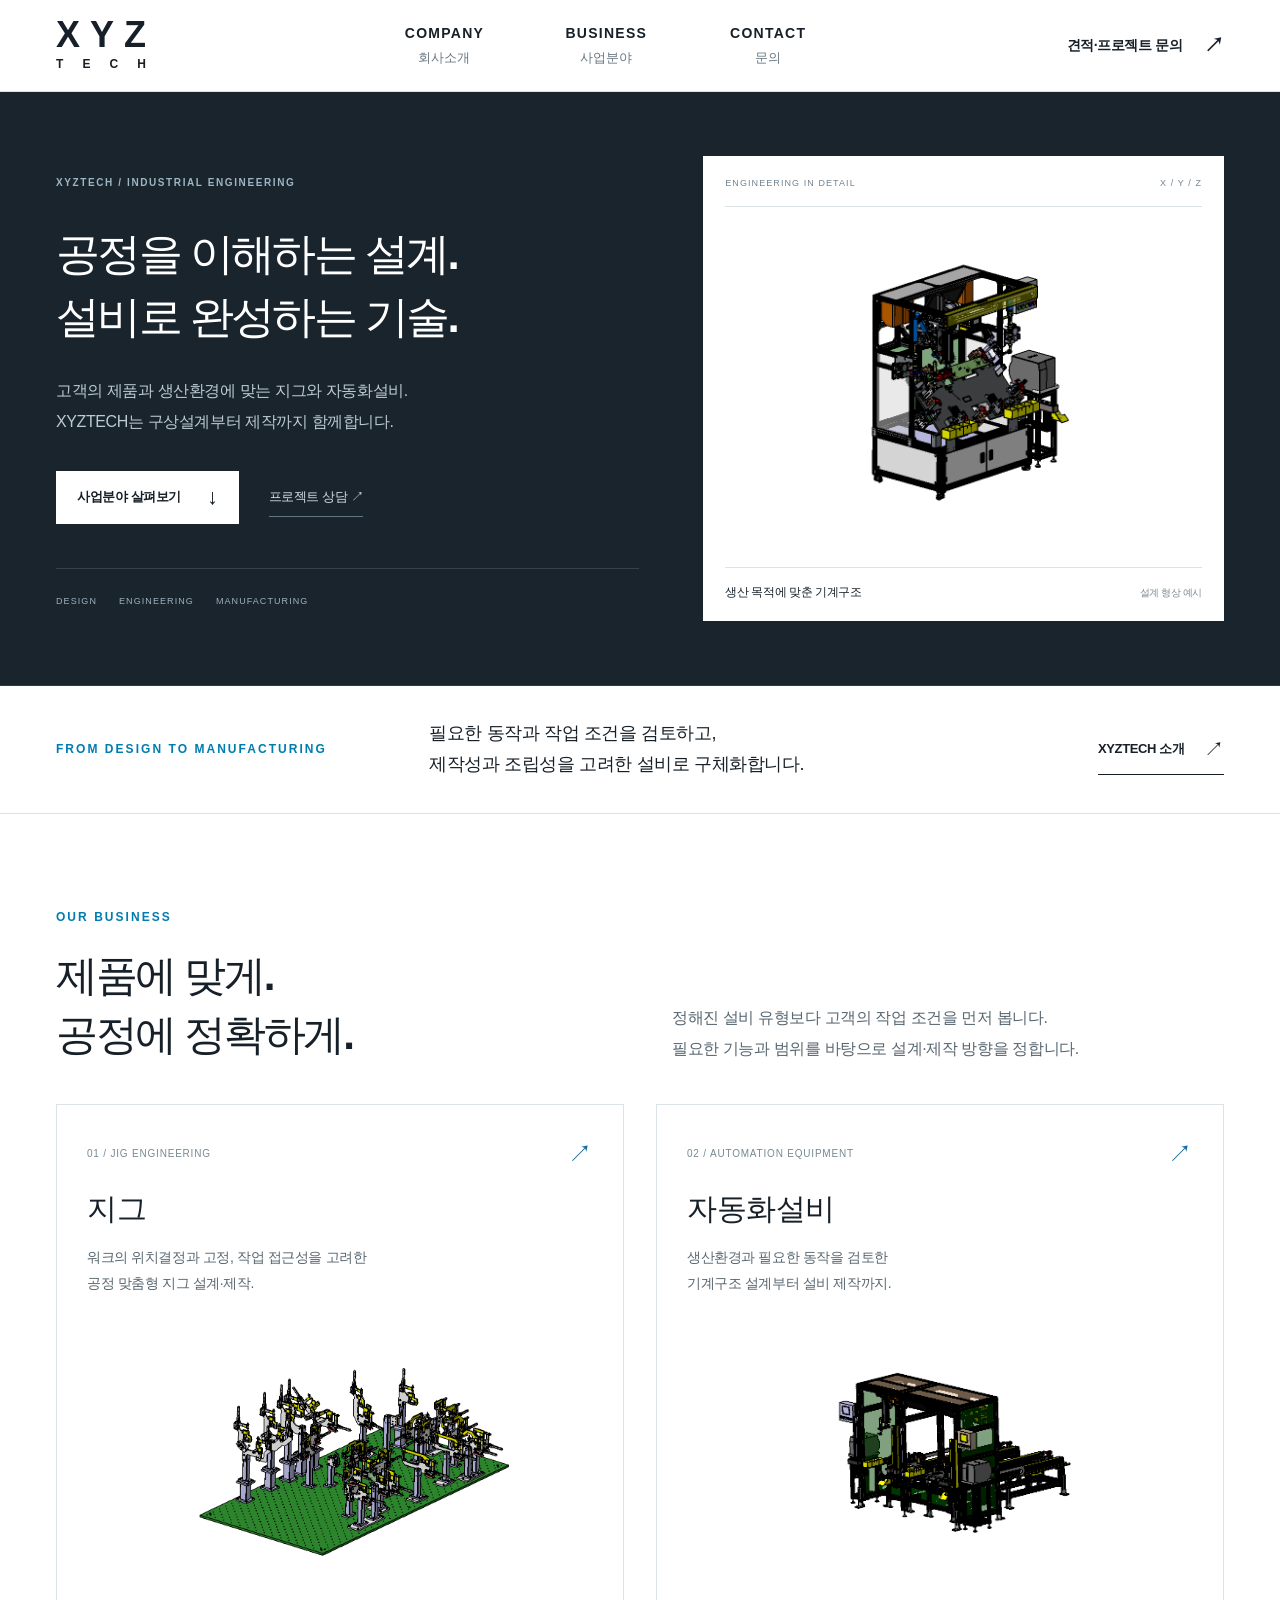
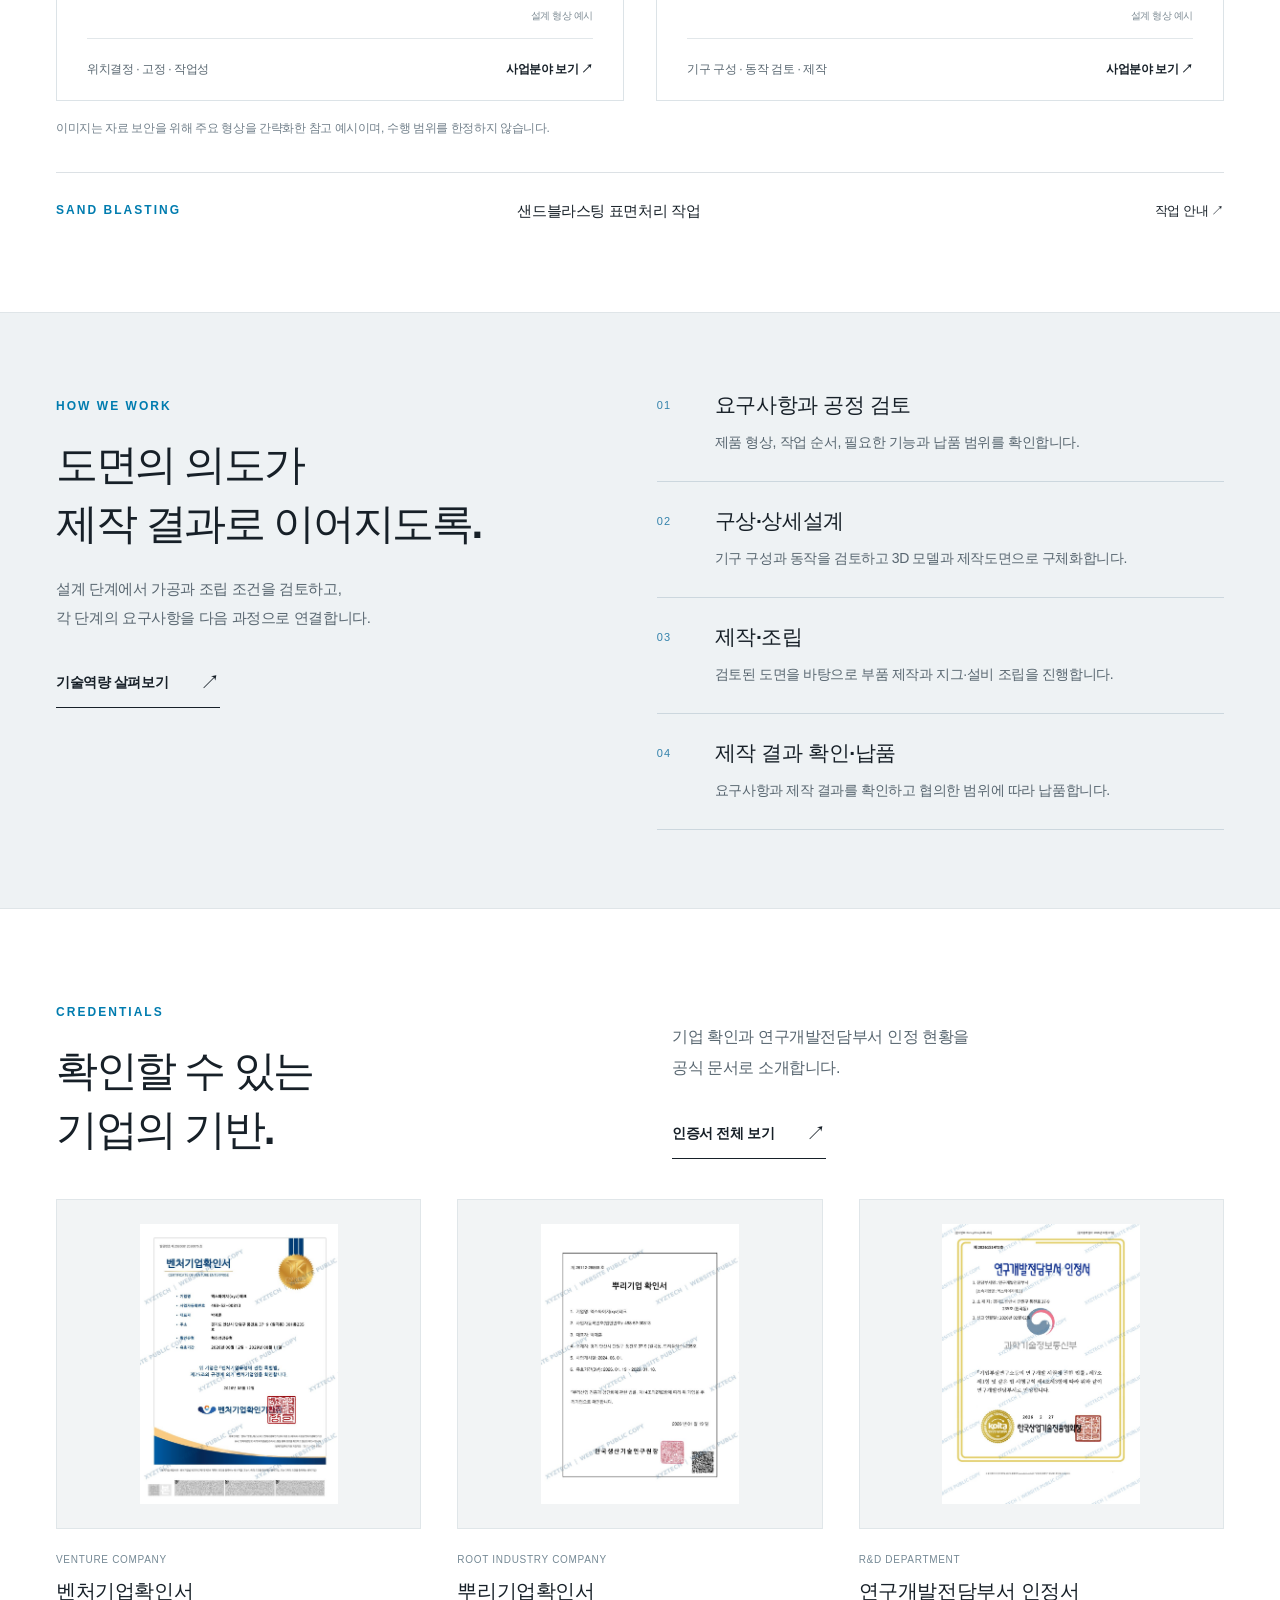
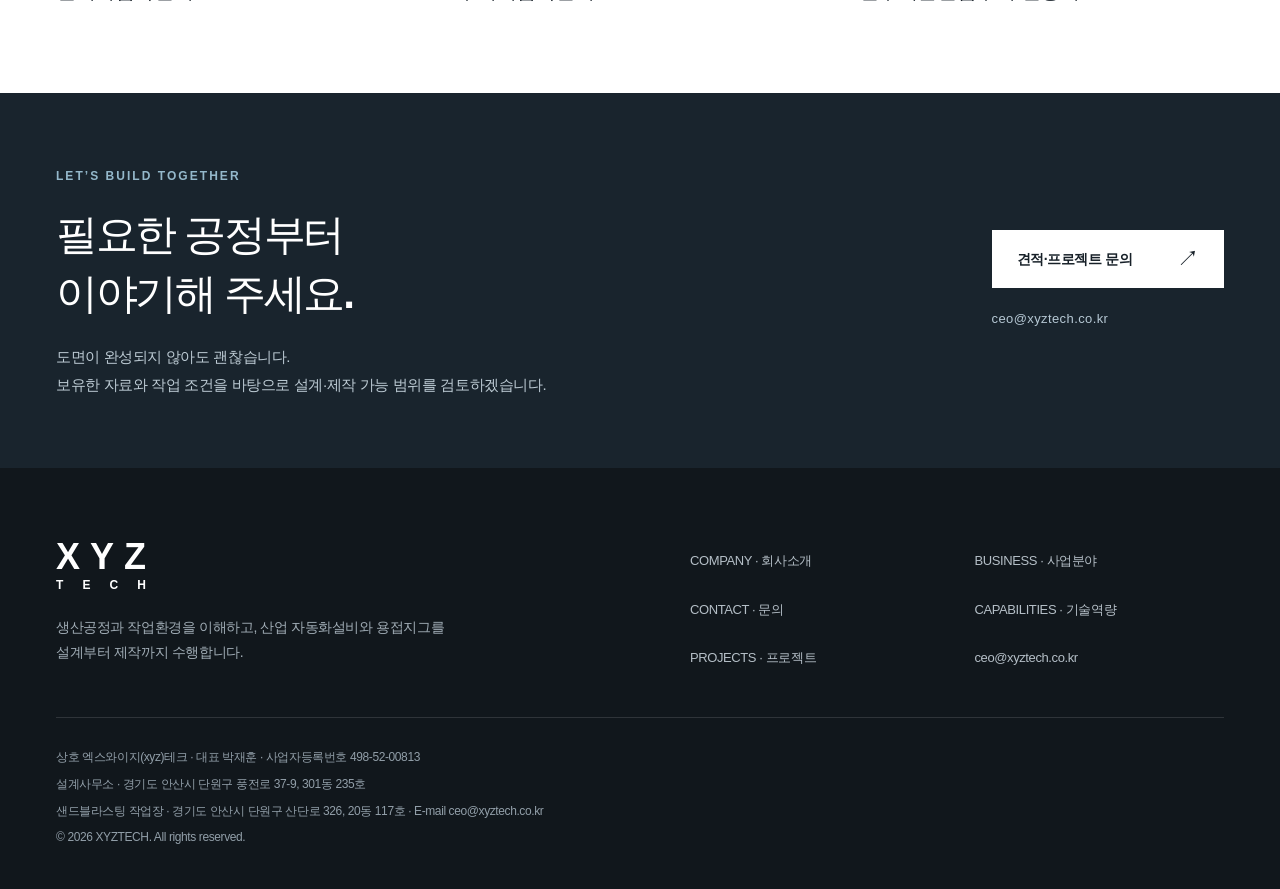
==== index.html @ 6203ae11 "v32" ====
<!doctype html>
<html lang="ko">
<head>
  <meta charset="utf-8">
  <meta name="viewport" content="width=device-width, initial-scale=1">
  <title>XYZTECH | 자동화설비·용접지그 설계·제작 전문기업</title>
  <meta name="description" content="XYZTECH는 자동화설비, 산업용 로봇 자동화 시스템, 용접지그를 설계부터 제작까지 수행하고 샌드블라스팅 작업을 제공합니다.">
  <meta name="theme-color" content="#071522">
  <link rel="canonical" href="https://xyztech.co.kr/">
  <link rel="icon" href="assets/favicon.svg?v=20260903-9" type="image/svg+xml">
  <link rel="stylesheet" href="assets/styles.css?v=20260907-32">
  <script type="application/ld+json">{"@context":"https://schema.org","@type":"ProfessionalService","name":"XYZTECH","alternateName":"엑스와이지(xyz)테크","description":"자동화설비·용접지그 설계·제작 및 샌드블라스팅 작업 기업","email":"ceo@xyztech.co.kr","address":[{"@type":"PostalAddress","name":"설계사무소","addressRegion":"경기도","addressLocality":"안산시 단원구","streetAddress":"풍전로 37-9, 301동 235호","addressCountry":"KR"},{"@type":"PostalAddress","name":"샌드블라스팅 작업장","addressRegion":"경기도","addressLocality":"안산시 단원구","streetAddress":"산단로 326, 20동 117호","addressCountry":"KR"}]}</script>
</head>
<body data-page="home">
  <div data-site-header></div>

  <main id="main" class="home-premium">
<section class="hp-hero" aria-labelledby="hero-title">
<div class="container hp-hero-grid">
<div class="hp-hero-copy"><span class="hp-eyebrow">XYZTECH / INDUSTRIAL ENGINEERING</span><h1 id="hero-title">공정을 이해하는 설계.<br>설비로 완성하는 기술.</h1><p>고객의 제품과 생산환경에 맞는 지그와 자동화설비.<br>XYZTECH는 구상설계부터 제작까지 함께합니다.</p><div class="hp-hero-actions"><a class="button button-white" href="#business">사업분야 살펴보기 <span aria-hidden="true">↓</span></a><a class="hp-quiet-link" href="contact.html">프로젝트 상담 ↗</a></div><div class="hp-hero-foot"><span>DESIGN</span><span>ENGINEERING</span><span>MANUFACTURING</span></div></div>
<figure class="hp-hero-figure"><div class="hp-drawing-top"><span>ENGINEERING IN DETAIL</span><span aria-hidden="true">X / Y / Z</span></div><img src="assets/cad/tilting.png" alt="자동화설비 기계구조를 보여주는 CATIA 설계 형상 예시" width="902" height="740" fetchpriority="high"><figcaption><span>생산 목적에 맞춘 기계구조</span><small>설계 형상 예시</small></figcaption></figure>
</div></section>
<section class="hp-position"><div class="container hp-position-inner"><span class="section-kicker">FROM DESIGN TO MANUFACTURING</span><p>필요한 동작과 작업 조건을 검토하고,<br>제작성과 조립성을 고려한 설비로 구체화합니다.</p><a class="text-link" href="company.html">XYZTECH 소개 <span aria-hidden="true">↗</span></a></div></section>
<section class="hp-business" id="business" aria-labelledby="business-title"><div class="container">
<div class="hp-section-head"><div><span class="section-kicker">OUR BUSINESS</span><h2 id="business-title">제품에 맞게.<br>공정에 정확하게.</h2></div><p>정해진 설비 유형보다 고객의 작업 조건을 먼저 봅니다.<br>필요한 기능과 범위를 바탕으로 설계·제작 방향을 정합니다.</p></div>
<div class="hp-business-grid">
<a class="hp-business-card" href="services.html"><div class="hp-card-top"><span>01 / JIG ENGINEERING</span><span aria-hidden="true">↗</span></div><h3>지그</h3><p>워크의 위치결정과 고정, 작업 접근성을 고려한<br>공정 맞춤형 지그 설계·제작.</p><figure><img src="assets/cad/body-welding-jig.png" width="1339" height="844" alt="워크 위치결정과 고정 구조를 보여주는 지그 형상 예시" loading="lazy"><figcaption>설계 형상 예시</figcaption></figure><div class="hp-card-bottom"><span>위치결정 · 고정 · 작업성</span><strong>사업분야 보기 ↗</strong></div></a>
<a class="hp-business-card" href="automation.html"><div class="hp-card-top"><span>02 / AUTOMATION EQUIPMENT</span><span aria-hidden="true">↗</span></div><h3>자동화설비</h3><p>생산환경과 필요한 동작을 검토한<br>기계구조 설계부터 설비 제작까지.</p><figure><img src="assets/cad/slide.png" width="958" height="707" alt="생산공정에 적용되는 자동화설비 형상 예시" loading="lazy"><figcaption>설계 형상 예시</figcaption></figure><div class="hp-card-bottom"><span>기구 구성 · 동작 검토 · 제작</span><strong>사업분야 보기 ↗</strong></div></a>
</div>
<p class="hp-security">이미지는 자료 보안을 위해 주요 형상을 간략화한 참고 예시이며, 수행 범위를 한정하지 않습니다.</p>
<a class="hp-sand-link" href="sandblasting.html"><span class="section-kicker">SAND BLASTING</span><span>샌드블라스팅 표면처리 작업</span><span>작업 안내 ↗</span></a>
</div></section>
<section class="hp-engineering" aria-labelledby="engineering-title"><div class="container hp-engineering-grid"><div class="hp-engineering-intro"><span class="section-kicker">HOW WE WORK</span><h2 id="engineering-title">도면의 의도가<br>제작 결과로 이어지도록.</h2><p>설계 단계에서 가공과 조립 조건을 검토하고,<br>각 단계의 요구사항을 다음 과정으로 연결합니다.</p><a class="text-link" href="capabilities.html">기술역량 살펴보기 <span aria-hidden="true">↗</span></a></div><ol class="hp-steps"><li><span>01</span><div><h3>요구사항과 공정 검토</h3><p>제품 형상, 작업 순서, 필요한 기능과 납품 범위를 확인합니다.</p></div></li><li><span>02</span><div><h3>구상·상세설계</h3><p>기구 구성과 동작을 검토하고 3D 모델과 제작도면으로 구체화합니다.</p></div></li><li><span>03</span><div><h3>제작·조립</h3><p>검토된 도면을 바탕으로 부품 제작과 지그·설비 조립을 진행합니다.</p></div></li><li><span>04</span><div><h3>제작 결과 확인·납품</h3><p>요구사항과 제작 결과를 확인하고 협의한 범위에 따라 납품합니다.</p></div></li></ol></div></section>
<section class="hp-credentials" aria-labelledby="credentials-title"><div class="container"><div class="hp-section-head"><div><span class="section-kicker">CREDENTIALS</span><h2 id="credentials-title">확인할 수 있는<br>기업의 기반.</h2></div><div><p>기업 확인과 연구개발전담부서 인정 현황을<br>공식 문서로 소개합니다.</p><a class="text-link" href="certifications.html">인증서 전체 보기 <span aria-hidden="true">↗</span></a></div></div>
<div class="hp-cert-grid"><article><div class="hp-cert-doc"><img src="assets/images/cert-venture.jpg" alt="XYZTECH 워터마크가 적용된 벤처기업확인서" width="827" height="1170" loading="lazy"></div><span>VENTURE COMPANY</span><h3>벤처기업확인서</h3></article><article><div class="hp-cert-doc"><img src="assets/images/cert-root.jpg" alt="XYZTECH 워터마크가 적용된 뿌리기업확인서" width="827" height="1170" loading="lazy"></div><span>ROOT INDUSTRY COMPANY</span><h3>뿌리기업확인서</h3></article><article><div class="hp-cert-doc"><img src="assets/images/cert-rd.jpg" alt="XYZTECH 워터마크가 적용된 연구개발전담부서 인정서" width="827" height="1170" loading="lazy"></div><span>R&amp;D DEPARTMENT</span><h3>연구개발전담부서 인정서</h3></article></div>
</div></section>
<section class="hp-contact" aria-labelledby="contact-title"><div class="container hp-contact-inner"><div><span class="section-kicker">LET’S BUILD TOGETHER</span><h2 id="contact-title">필요한 공정부터<br>이야기해 주세요.</h2><p>도면이 완성되지 않아도 괜찮습니다.<br>보유한 자료와 작업 조건을 바탕으로 설계·제작 가능 범위를 검토하겠습니다.</p></div><div class="hp-contact-actions"><a class="button button-white" href="contact.html">견적·프로젝트 문의 <span aria-hidden="true">↗</span></a><a href="mailto:ceo@xyztech.co.kr">ceo@xyztech.co.kr</a></div></div></section>
</main>
  <div data-site-footer></div>
  <script src="assets/main.js?v=20260907-32"></script>
</body>
</html>
---- assets/styles.css ----
/* XYZTECH — Industrial editorial identity, v23 */
:root{--navy-950:#11171c;--navy-900:#192128;--navy-850:#232c34;--navy-800:#303c46;--blue:#078cce;--blue-strong:#007caf;--cyan-soft:#b6e1f4;--steel:#a4b0b9;--ink:#172028;--muted:#586670;--line:#dce1e5;--surface:#f3f5f6;--white:#fff;--container:min(1280px,calc(100% - 112px));--header-height:92px;--shadow:0 20px 55px #11202e10}
*{box-sizing:border-box}
html{scroll-behavior:smooth;scroll-padding-top:calc(var(--header-height) + 80px)}
body{margin:0;background:#fff;color:var(--ink);font-family:"Pretendard","Noto Sans KR","Apple SD Gothic Neo","Malgun Gothic","Segoe UI",sans-serif;font-size:16px;line-height:1.75;letter-spacing:-.025em;text-rendering:optimizeLegibility}
body.menu-open{overflow:hidden}
h1,h2,h3,h4,p,figure{margin:0}
h1,h2,h3,h4{word-break:keep-all;overflow-wrap:break-word;line-height:1.35}
p,li{word-break:keep-all;overflow-wrap:break-word}
a{color:inherit;text-decoration:none}
button,input,select,textarea{font:inherit;color:inherit}
button,a{-webkit-tap-highlight-color:transparent}
button{cursor:pointer}
img{display:block;max-width:100%;height:auto}
[hidden]{display:none!important}
.container{width:var(--container);margin-inline:auto}
section{position:relative}
.section{padding:112px 0}
.section-soft{background:var(--surface)}
.section-dark{background:var(--navy-950);color:#fff}
.section-head{display:grid;grid-template-columns:1.2fr .8fr;gap:80px;align-items:end;margin-bottom:56px}
.section-head-single{grid-template-columns:1fr}
.section-kicker,.eyebrow{font-size:12px;font-weight:700;letter-spacing:.17em;text-transform:uppercase;color:var(--blue-strong)}
.section-title{font-size:clamp(32px,3.2vw,48px);font-weight:650;letter-spacing:-.06em;margin-top:16px;line-height:1.32}
.section-lead{font-size:17px;color:var(--muted);line-height:1.85}
.section-dark .section-lead{color:#aeb9c2}
.section-dark .section-kicker{color:#75bcdf}
.text-link{display:inline-flex;align-items:center;gap:32px;padding:10px 0;border-bottom:1px solid currentColor;font-size:14px;font-weight:700;line-height:1.5;margin-top:25px}
.text-link span{font-size:20px;font-weight:400;transition:transform .2s}
.text-link:hover span{transform:translate(3px,-3px)}
.button{display:inline-flex;align-items:center;justify-content:space-between;gap:45px;min-height:56px;padding:16px 24px;border:1px solid transparent;font-size:14px;font-weight:700;transition:background .2s,color .2s}
.button span{font-size:22px;line-height:1;font-weight:400}
.button-primary,.button-dark{color:#fff;background:var(--ink)}
.button-primary:hover,.button-dark:hover{background:var(--blue-strong)}
.button-white{color:var(--ink);background:white}
.button-white:hover{background:#dcecf3}
.button-ghost{border-color:#ffffff70;color:white}
a:focus-visible,button:focus-visible{outline:3px solid var(--blue);outline-offset:5px}
.skip-link{position:fixed;top:-100px;left:20px;z-index:9999;padding:12px 20px;background:white;color:var(--ink)}
.skip-link:focus{top:12px}

/* One shared header and disclosure menu on all routes */
[data-site-header]{position:sticky;top:0;z-index:1000}
.site-header{position:relative;height:var(--header-height);background:#fffffff7;border-bottom:1px solid var(--line);backdrop-filter:blur(16px)}
.header-inner{display:flex;align-items:center;justify-content:space-between;height:100%;gap:32px}
.brand{display:inline-flex;align-items:center;color:var(--ink);flex-shrink:0}
.brand-logo{display:inline-flex;width:90px;flex-direction:column;align-items:stretch;line-height:1}
.brand-logo strong,.brand-logo small{display:flex;width:100%;justify-content:space-between;align-items:center}
.brand-logo strong{font-family:"Arial Black",Arial,sans-serif;font-size:36px;font-weight:900;line-height:.79;letter-spacing:0}
.brand-logo small{margin-top:8px;font-family:Arial,sans-serif;font-size:12px;font-weight:800;letter-spacing:0;line-height:1}
.desktop-nav{display:flex;align-items:stretch;align-self:stretch;gap:45px}
.nav-item{display:flex;align-items:stretch}
.nav-link{display:flex;flex-direction:column;align-items:center;justify-content:center;min-width:116px;padding:0 18px;border:0;background:none;color:var(--ink);font-size:14px;letter-spacing:.09em;font-weight:750;position:relative}
.nav-link span{display:block;font-size:13px;font-weight:500;letter-spacing:0;color:#6a7780;margin-top:2px}
.nav-link::after{position:absolute;content:"";bottom:0;height:2px;left:18px;right:18px;background:var(--blue);transform:scaleX(0);transition:transform .2s}
.nav-link.active::after,.nav-item.is-open .nav-link::after{transform:scaleX(1)}
.header-cta{font-size:14px;font-weight:650;display:flex;align-items:center;gap:22px}
.header-cta::after{content:"↗";font-size:20px}
.header-cta:hover{color:var(--blue-strong)}
.mega-menu{position:absolute;top:100%;left:0;right:0;background:#fff;box-shadow:0 25px 35px #0d202018;visibility:hidden;opacity:0;transform:translateY(-6px);transition:opacity .2s,transform .2s,visibility .2s}
.nav-item.is-open .mega-menu{visibility:visible;opacity:1;transform:none}
.mega-inner{display:grid;grid-template-columns:1fr 1.1fr 1.2fr;min-height:300px;gap:60px;padding-block:38px}
.mega-title small{font-size:12px;letter-spacing:.12em;color:var(--blue-strong);font-weight:700}
.mega-title strong{display:block;font-size:34px;letter-spacing:-.05em;margin-top:8px}
.mega-title p{font-size:14px;color:var(--muted);max-width:240px;margin-top:14px}
.mega-links{display:flex;flex-direction:column;justify-content:center}
.mega-links a{display:grid;grid-template-columns:34px 1fr 24px;align-items:center;min-height:53px;border-bottom:1px solid var(--line);gap:12px}
.mega-links a span{font-size:12px;color:#8b959d;font-family:Consolas,monospace}
.mega-links a strong{font-size:16px;font-weight:550}
.mega-links a i{font-style:normal}
.mega-links a:hover{color:var(--blue-strong)}
.mega-visual{position:relative;background:var(--navy-950);overflow:hidden}
.mega-visual img{width:100%;height:224px;object-fit:cover;object-position:70% 50%;opacity:.8}
.mega-visual b{position:absolute;bottom:22px;left:25px;color:white;font-size:17px;letter-spacing:.08em}
.menu-toggle{display:none;width:48px;height:48px;border:0;background:none;position:relative}
.menu-toggle span,.menu-toggle::before,.menu-toggle::after{content:"";position:absolute;left:12px;width:24px;height:2px;background:var(--ink);transition:transform .2s,opacity .2s}
.menu-toggle::before{top:16px}.menu-toggle span{top:23px}.menu-toggle::after{top:30px}
.menu-toggle[aria-expanded="true"] span{opacity:0}
.menu-toggle[aria-expanded="true"]::before{transform:translateY(7px) rotate(45deg)}
.menu-toggle[aria-expanded="true"]::after{transform:translateY(-7px) rotate(-45deg)}
.mobile-nav{display:none;position:fixed;inset:var(--header-height) 0 0;background:white;padding:22px 28px 60px;overflow-y:auto;overscroll-behavior:contain}
.mobile-nav.open{display:block}
.mobile-nav-group{border-bottom:1px solid var(--line)}
.mobile-nav-heading{width:100%;display:flex;align-items:center;justify-content:space-between;padding:24px 0;border:0;background:none;text-align:left}
.mobile-nav-heading span{display:flex;flex-direction:column;gap:3px;font-size:14px}
.mobile-nav-heading b{font-size:23px;letter-spacing:.03em}
.mobile-nav-heading i{font-style:normal;font-size:23px}
.mobile-submenu-toggle[aria-expanded="true"] i{transform:rotate(45deg)}
.mobile-category-link{flex:1;min-width:0}
.mobile-submenu-toggle{display:grid;place-items:center;flex:0 0 48px;min-height:48px;border:0;background:transparent;color:inherit;cursor:pointer}
.mobile-submenu{display:none;padding-bottom:22px}
.mobile-nav-group.open .mobile-submenu{display:block}
.mobile-submenu a{display:flex;justify-content:space-between;min-height:48px;align-items:center;padding:0 12px;font-size:16px;color:var(--muted)}

/* A photographic opening, not a tile dashboard */
.hero-editorial{min-height:680px;min-height:min(820px,calc(100svh - var(--header-height)));background:#10151a;color:#fff;overflow:hidden;position:relative}
.hero-media{position:absolute;inset:0;width:100%;height:100%;object-fit:cover;object-position:65% center}
.hero-shade{position:absolute;inset:0;background:linear-gradient(90deg,#0d141ae8 0%,#111a2088 43%,#0d141a00 80%)}
.hero-inner{position:relative;z-index:1;min-height:inherit;display:flex;align-items:center;padding-top:85px;padding-bottom:150px}
.hero-content{max-width:680px}
.hero .eyebrow{color:#a8cadd;font-size:12px;margin-bottom:30px}
.hero h1{font-size:clamp(42px,4.55vw,70px);font-weight:600;letter-spacing:-.075em;line-height:1.32}
.hero-copy{font-size:18px;color:#d2d8dc;margin-top:28px;line-height:1.85}
.hero .button{margin-top:40px}
.hero-bottom{position:absolute;bottom:0;inset-inline:0;border-top:1px solid #ffffff30;z-index:2}
.hero-bottom-inner{display:flex;justify-content:space-between;align-items:center;min-height:78px}
.hero-bottom-inner>span{font-size:11px;letter-spacing:.13em;color:#b6c0c7}
.hero-bottom a{font-size:13px;display:flex;gap:60px;align-items:center}
.hero-bottom a span{font-size:21px}
.hero-image-note{position:absolute;right:0;bottom:100px;font-size:11px;color:#d5dde3;background:#11171c70;padding:3px 8px;letter-spacing:0}
.intro-strip{padding:38px 0;border-bottom:1px solid var(--line)}
.intro-strip-inner{display:flex;justify-content:space-between;align-items:center;gap:36px}
.intro-strip p{font-size:18px;font-weight:550;line-height:1.6;letter-spacing:-.04em}
.intro-strip-inner>div{display:flex;gap:38px;font-size:14px;color:var(--muted)}
.business-feature{display:grid;grid-template-columns:1fr 1.15fr;gap:75px;align-items:center;padding:55px 0;border-top:1px solid var(--line)}
.business-feature.reverse .business-feature-copy{order:2}
.business-feature.reverse .business-feature-image{order:1}
.business-feature.reverse{grid-template-columns:1.15fr 1fr}
.business-index{font-size:12px;font-weight:650;letter-spacing:.09em;color:var(--blue-strong)}
.business-feature h3{font-size:38px;font-weight:600;letter-spacing:-.065em;margin:18px 0 22px}
.business-feature-copy>p{color:var(--muted);max-width:400px}
.business-types{list-style:none;margin:22px 0 0;padding:0}
.business-types li{font-size:14px;padding:4px 0}
.business-feature-image{position:relative;display:flex;align-items:center;justify-content:center;background:#343b46;min-width:0;overflow:hidden;height:395px}
.business-feature-image img{width:100%;height:100%;object-fit:contain;padding:22px 28px 45px;transition:transform .5s}
.business-feature-image:hover img{transform:scale(1.035)}
.image-caption{position:absolute;bottom:14px;left:22px;font-size:11px;letter-spacing:.04em;color:#dbe0e7}
.service-inline{display:grid;grid-template-columns:240px 1fr 30px;align-items:center;gap:28px;border-top:1px solid var(--line);border-bottom:1px solid var(--line);padding:28px 0}
.service-inline>span:first-child{font-size:12px;letter-spacing:.1em;font-weight:650}
.service-inline strong{font-size:18px;font-weight:600}
.service-inline p{font-size:14px;color:var(--muted);margin-top:3px}
.service-inline>span:last-child{font-size:25px}
.service-inline:hover strong{color:var(--blue-strong)}

/* Quiet project gallery with a clear hierarchy */
.project-section{padding-block:110px}
.selected-grid{display:grid;grid-template-columns:repeat(3,minmax(0,1fr));gap:32px}
.selected-image{position:relative;background:#303844;overflow:hidden;aspect-ratio:1.1}
.selected-image img{width:100%;height:100%;object-fit:contain;padding:22px;transition:transform .5s}
.selected-image>span{position:absolute;right:0;bottom:0;width:46px;height:46px;background:#ffffff;color:var(--ink);display:grid;place-items:center;font-size:22px}
.selected-project:hover img{transform:scale(1.04)}
.selected-info{padding-top:24px}
.selected-info>span{font-size:11px;color:#a9bac6;letter-spacing:.1em}
.selected-info h3{font-size:22px;font-weight:550;margin-top:8px}
.selected-info p{font-size:14px;color:#9ba8b3;margin-top:7px}
.security-note{font-size:13px;color:#a7b2ba;border-top:1px solid #ffffff25;padding-top:22px;margin-top:45px}
.process-layout{display:grid;grid-template-columns:1fr 1fr;gap:100px}
.process-intro .section-lead{margin-top:26px}
.process-intro{align-self:start;position:sticky;top:calc(var(--header-height) + 35px)}
.workflow-list{list-style:none;margin:0;padding:0;border-top:1px solid var(--ink)}
.workflow-list li{display:grid;grid-template-columns:48px 1fr;gap:18px;padding:28px 0;border-bottom:1px solid var(--line)}
.workflow-list li>span{font-family:Consolas,monospace;font-size:13px;color:var(--blue-strong)}
.workflow-list h3{font-size:21px;font-weight:600}
.workflow-list p{font-size:15px;color:var(--muted);margin-top:8px}
.credential-list{display:grid;grid-template-columns:repeat(3,minmax(0,1fr));gap:24px}
.credential-list>a{display:grid;grid-template-columns:65px 1fr 20px;align-items:center;gap:18px;border-top:1px solid #a8b3bc;padding:26px 0}
.credential-list img{height:90px;width:65px;object-fit:contain;background:white;box-shadow:0 4px 12px #1c283610}
.credential-list div>span{font-size:10px;letter-spacing:.06em;color:var(--muted)}
.credential-list h3{font-size:17px;font-weight:550;margin-top:7px}
.cta-section{padding:95px 0;background:#eaf1f4;border-top:1px solid var(--line)}
.cta-inner{display:flex;justify-content:space-between;gap:55px;align-items:center}
.cta-inner h2{font-size:clamp(30px,3.6vw,50px);font-weight:550;letter-spacing:-.06em;line-height:1.35;margin-top:12px}
.cta-inner p{font-size:16px;color:var(--muted);margin-top:20px}
.cta-inner>.button{flex-shrink:0}

/* Interior page mastheads */
.page-hero{background:var(--surface);padding:65px 0 68px;border-bottom:1px solid var(--line)}
.page-hero-inner{display:grid;grid-template-columns:1.2fr .8fr;column-gap:70px;align-items:end}
.breadcrumb{grid-column:1/-1;font-size:11px;letter-spacing:.13em;color:var(--blue-strong);font-weight:650;margin-bottom:24px}
.page-hero h1{font-size:clamp(32px,3.8vw,56px);letter-spacing:-.065em;line-height:1.3;font-weight:600}
.page-hero p{font-size:16px;line-height:1.9;color:var(--muted);max-width:480px}
.detail-nav{position:sticky;top:var(--header-height);z-index:20;background:#fffffffa;border-bottom:1px solid var(--line);backdrop-filter:blur(12px)}
.detail-nav-inner{display:flex;gap:40px;overflow-x:auto;scrollbar-width:thin}
.detail-nav a{flex-shrink:0;min-height:64px;display:flex;align-items:center;font-size:14px;color:var(--muted);border-bottom:2px solid transparent}
.detail-nav a[aria-current="location"]{border-color:var(--blue);color:var(--ink);font-weight:650}
.detail-nav a:hover{color:var(--blue-strong)}
/* Company, credentials and functional organization */
.company-intro,.message-block{display:grid;grid-template-columns:1fr 1.25fr;gap:95px}
.company-intro h2{font-size:34px;font-weight:550;letter-spacing:-.055em;margin-top:14px}
.company-copy p{margin-bottom:20px;color:var(--muted)}
.value-row{display:grid;grid-template-columns:repeat(3,1fr);gap:22px;border-top:1px solid var(--line);padding-top:24px;margin-top:36px}
.value strong{font-size:11px;letter-spacing:.08em}
.value span{display:block;font-size:13px;color:var(--muted);margin-top:8px}
.message-quote{margin:26px 0 0;font-size:34px;font-weight:500;letter-spacing:-.06em;line-height:1.55}
.message-body{font-size:16px;color:#c3cbd1}
.message-body p{margin-bottom:22px;line-height:2}
.message-sign{margin-top:38px;color:#fff;font-size:19px;font-weight:650;border-top:1px solid #ffffff30;padding-top:25px}
.cert-grid{display:grid;grid-template-columns:repeat(3,minmax(0,1fr));gap:35px}
.cert-card{min-width:0;display:flex;flex-direction:column}
.cert-thumb{display:block;padding:16px;background:#e5eaed;border:1px solid #dce2e6}
.cert-thumb img{display:block;width:100%;height:auto;box-shadow:0 8px 20px #13202b18}
.cert-info{padding:0 0 24px;flex:1}
.cert-info>strong{font-size:11px;color:var(--blue-strong);letter-spacing:.08em}
.cert-info h3{font-size:21px;font-weight:550;margin-top:9px}
.cert-info p{font-size:14px;color:var(--muted);margin-top:9px}
.org-chart{padding-top:10px}
.org-ceo{position:relative;width:240px;text-align:center;padding:25px;margin:0 auto 70px;background:var(--ink);color:white}
.org-ceo strong{display:block;font-size:11px;letter-spacing:.1em;color:#aebdc7}
.org-ceo span{font-size:22px}
.org-ceo::after{content:"";position:absolute;left:50%;top:100%;height:36px;border-left:1px solid #aab6be}
.org-grid{display:grid;grid-template-columns:repeat(5,minmax(0,1fr));gap:16px;position:relative}
.org-grid::before{content:"";position:absolute;top:-35px;left:10%;right:10%;border-top:1px solid #aab6be}
.org-column{position:relative;min-width:0;border-top:2px solid var(--ink);background:var(--surface)}
.org-column::before{content:"";position:absolute;height:33px;top:-35px;left:50%;border-left:1px solid #aab6be}
.org-division{min-height:105px;padding:22px 12px;text-align:center;border-bottom:1px solid var(--line)}
.org-division strong{display:block;font-size:10px;letter-spacing:.025em;color:var(--muted)}
.org-division span{font-size:16px;font-weight:600;display:block;margin-top:7px}
.org-functions{list-style:none;padding:20px 18px;margin:0}
.org-functions li{font-size:13px;margin:8px 0;color:var(--muted)}
.org-column.rnd{border-top-color:var(--blue)}
.notice{margin-top:35px;padding:20px 24px;border-left:2px solid #99afbc;background:var(--surface);font-size:14px;color:var(--muted);line-height:1.9}
.notice strong{font-size:11px;letter-spacing:.08em;color:var(--ink)}
.location-grid{display:grid;grid-template-columns:1fr 1fr;gap:40px}
/* Business detail */
.service-detail{display:grid;grid-template-columns:1fr 1.25fr;gap:85px;padding:72px 0;border-top:1px solid var(--line)}
.service-detail h2{font-size:30px;font-weight:550;letter-spacing:-.055em;margin:16px 0}
.service-detail .summary{font-size:16px;color:var(--muted)}
.card-no,.matrix-no{font-size:11px;font-weight:650;letter-spacing:.08em;color:var(--blue-strong)}
.detail-columns{display:grid;grid-template-columns:1fr 1fr;gap:40px}
.detail-block h3{font-size:15px;font-weight:650;margin-bottom:17px}
.detail-list{list-style:none;margin:0;padding:0}
.detail-list li{padding:11px 0;border-bottom:1px solid var(--line);font-size:14px;color:var(--muted)}
.business-gallery{display:grid;grid-template-columns:repeat(auto-fit,minmax(220px,1fr));gap:24px;margin-bottom:70px}
.business-gallery figure{background:#343b46}
.business-gallery img{width:100%;height:320px;object-fit:contain;padding:25px}
.business-gallery figcaption{padding:17px 22px;border-top:1px solid #ffffff22;font-size:15px;color:white}
.service-card{padding:30px 0;border-top:1px solid #aab5bd}
.service-card h3{font-size:23px;font-weight:550;margin:18px 0}
.service-card h3 small{display:block;font-size:11px;letter-spacing:.08em;color:var(--muted);margin-top:9px}
.service-card p{font-size:15px;color:var(--muted)}
.service-grid{display:grid;grid-template-columns:repeat(3,minmax(0,1fr));gap:36px}
.service-group-title{padding-top:72px;margin-bottom:30px}
.service-group-title h2{font-size:40px;letter-spacing:-.055em;font-weight:550;margin-top:12px}
/* Capabilities */
.capability-matrix{display:grid;grid-template-columns:1fr 1fr;gap:0 60px}
.matrix-card{padding:32px 0;border-top:1px solid #bcc5cb}
.matrix-card h2{font-size:25px;font-weight:550;margin:16px 0}
.matrix-card p{font-size:15px;color:var(--muted)}
.matrix-card ul{display:grid;grid-template-columns:1fr 1fr;gap:8px 25px;list-style:none;padding:0;margin:22px 0 0}
.matrix-card li{font-size:13px;color:var(--muted);border-left:2px solid #cad4db;padding-left:12px}
.capability-layout{display:grid;grid-template-columns:1fr 1.1fr;gap:80px}
.capability-intro .section-lead{margin-top:25px}
.capability-list{border-top:1px solid #75828d}
.capability-item{display:grid;grid-template-columns:58px 1fr;gap:24px;padding:25px 0;border-bottom:1px solid #ffffff28}
.capability-item .num{font-size:12px;color:var(--blue);font-family:Consolas,monospace}
.capability-item h3{font-size:18px;font-weight:550}
.capability-item p{font-size:14px;color:#aebac3;margin-top:9px}
.company-copy .capability-item p{color:var(--muted)}
/* Portfolio */
.filters{display:flex;gap:8px;flex-wrap:wrap;margin:0 0 36px}
.filter-button{border:1px solid var(--line);padding:10px 20px;background:#fff;font-size:14px;min-height:44px}
.filter-button.active{background:var(--ink);color:white;border-color:var(--ink)}
.project-grid{display:grid;grid-template-columns:repeat(2,minmax(0,1fr));gap:60px 40px}
.project-visual{position:relative;aspect-ratio:1.3;background:#343b46;overflow:hidden}
.project-visual img{width:100%;height:100%;object-fit:contain;padding:28px}
.project-visual::after{content:attr(data-code);position:absolute;left:20px;bottom:14px;font:11px Consolas,monospace;color:#d2dbe3;letter-spacing:.03em}
.project-body{padding-top:24px}
.project-meta{font-size:11px;letter-spacing:.06em;color:var(--blue-strong)}
.project-body h3{font-size:27px;letter-spacing:-.045em;font-weight:550;margin-top:8px}
.project-body p{font-size:15px;color:var(--muted);margin-top:14px;max-width:520px}
.confidential{display:block;font-size:12px;color:#697781;margin-top:14px}
/* Contact */
.contact-layout{display:grid;grid-template-columns:.85fr 1.15fr;gap:100px}
.contact-panel{padding:0 45px 0 0;border-right:1px solid var(--line)}
.contact-panel h2{font-size:30px;font-weight:550;letter-spacing:-.05em;margin:20px 0}
.contact-panel>p{font-size:15px;color:var(--muted)}
.contact-list{list-style:none;padding:0;margin:35px 0 0}
.contact-list li{padding:19px 0;border-top:1px solid var(--line)}
.contact-list small{display:block;font-size:11px;color:var(--blue-strong);letter-spacing:.08em;margin-bottom:7px}
.contact-list span{font-size:15px}
.contact-list a{font-size:20px}
.form-grid{display:grid;grid-template-columns:1fr 1fr;gap:25px 24px;align-content:start}
.field{min-width:0}
.field.full,.privacy-check,.form-note,.form-status,.form-intro{grid-column:1/-1}
.field label{display:block;font-size:14px;font-weight:600;margin-bottom:9px}
.optional{color:#7c8790;font-size:12px;font-weight:400;margin-left:5px}
input,select,textarea{width:100%;border:1px solid #cad3d9;border-radius:0;padding:13px 14px;background:#fff;min-height:50px;font-size:16px}
textarea{resize:vertical;min-height:185px}
input:focus,select:focus,textarea:focus{outline:2px solid #168ac7;outline-offset:1px}
input::placeholder,textarea::placeholder{font-size:14px;color:#77848e}
.privacy-check{display:flex;gap:12px;font-size:13px;color:var(--muted);align-items:flex-start}
.privacy-check input{width:18px;height:18px;min-height:18px;flex-shrink:0;margin-top:4px;accent-color:var(--blue-strong)}
.form-note{font-size:13px;color:var(--muted);background:var(--surface);padding:16px 18px}
.form-status{font-size:14px;color:var(--blue-strong)}
.form-status:empty{display:none}
.form-intro{font-size:13px;color:var(--muted);border-bottom:1px solid var(--line);padding-bottom:18px}
.empty-notice{padding:80px 25px;text-align:center;border-top:1px solid var(--ink);border-bottom:1px solid var(--line)}
.empty-notice strong{font-size:22px;font-weight:550}
.empty-notice p{font-size:15px;color:var(--muted);margin-top:15px}
/* Footer */
.site-footer{background:var(--navy-950);color:#b5bfc7;padding-top:10px}
.footer-main{display:grid;grid-template-columns:1fr 1fr;gap:100px;padding:65px 0 40px}
.footer-brand .brand{color:white}
.footer-brand p{font-size:14px;max-width:400px;margin-top:24px;color:#a1adb6}
.footer-nav{display:grid;grid-template-columns:repeat(2,1fr);align-content:start;gap:12px 35px}
.footer-nav a{font-size:13px;padding:7px 0}
.footer-nav a:hover{color:white}
.footer-meta{padding:24px 0 36px;border-top:1px solid #ffffff20;font-size:12px;line-height:1.9;color:#929fa9}
.footer-meta p{margin:4px 0}

/* Content remains visible if JavaScript is unavailable */
.reveal{opacity:1}
.motion-ready .reveal:not(.visible){opacity:0;transform:translateY(16px)}
.motion-ready .reveal{transition:opacity .55s ease,transform .55s ease}
@media(prefers-reduced-motion:reduce){html{scroll-behavior:auto}*,*::before,*::after{transition:none!important;animation:none!important}.motion-ready .reveal:not(.visible){opacity:1;transform:none}}
@media(min-width:1600px){.hero-editorial{min-height:790px}.hero h1{font-size:72px}}
@media(max-width:1100px){
:root{--container:calc(100% - 64px);--header-height:80px}
.desktop-nav{gap:10px}.nav-link{min-width:95px}.header-cta{font-size:13px}
.business-feature,.business-feature.reverse{gap:45px}
.section-head{gap:45px}.process-layout{gap:55px}
.company-intro,.message-block,.contact-layout,.capability-layout{gap:45px}
.credential-list{gap:20px}.credential-list>a{grid-template-columns:48px 1fr;gap:12px}.credential-list>a>span{display:none}.credential-list img{width:48px;height:70px}
.org-grid{gap:10px}.org-functions{padding:15px 10px}.org-division span{font-size:14px}
.mega-inner{gap:30px}.hero-image-note{bottom:95px}
}
@media(max-width:900px){
:root{--header-height:76px;--container:calc(100% - 48px)}
.desktop-nav,.header-cta{display:none}.menu-toggle{display:block}
.brand-logo{width:78px}.brand-logo strong{font-size:31px}.brand-logo small{font-size:11px;margin-top:6px}
.section{padding:80px 0}.section-head{gap:30px;margin-bottom:38px}
.hero-editorial{min-height:660px}.hero h1{font-size:50px}.hero-content{max-width:600px}
.hero-media{object-position:65% center}.hero-shade{background:linear-gradient(90deg,#11171ce8,#11171c50)}
.business-feature-image{height:335px}.business-feature{gap:30px}.business-feature h3{font-size:32px}
.service-inline{grid-template-columns:165px 1fr 25px}
.selected-grid{gap:20px}.selected-info h3{font-size:19px}
.process-layout{gap:45px}.section-title{font-size:34px}
.page-hero-inner{column-gap:36px}.page-hero h1{font-size:40px}
.service-detail{grid-template-columns:1fr;gap:30px;padding:52px 0}
.company-intro,.message-block{grid-template-columns:1fr;gap:36px}
.org-grid{grid-template-columns:1fr 1fr;gap:24px}.org-grid::before,.org-column::before,.org-ceo::after{display:none}.org-ceo{margin-bottom:28px}.org-grid .rnd{grid-column:1/-1}
.org-division{min-height:0;padding:20px}.org-division span{font-size:18px}.org-functions{padding:18px 24px}.org-functions li{font-size:14px}
.contact-layout{grid-template-columns:1fr;gap:45px}.contact-panel{border:0;padding:0}.contact-list{display:grid;grid-template-columns:1fr 1fr;gap:0 25px}
.cert-grid{gap:20px}.cert-thumb{padding:12px}
.capability-layout{grid-template-columns:1fr}
.mobile-nav{z-index:2}.footer-main{gap:45px}
}
@media(max-width:600px){
:root{--container:calc(100% - 40px);--header-height:72px}
.section{padding:66px 0}.section-head{grid-template-columns:1fr;gap:22px}.section-title{font-size:32px;margin-top:12px}
.section-lead{font-size:16px}.section-kicker{font-size:11px}
.hero-editorial{min-height:690px}
.hero-inner{align-items:flex-start;padding-top:62px;padding-bottom:145px}
.hero-media{object-position:69% bottom;object-fit:cover}
.hero-shade{background:linear-gradient(180deg,#10171cf5 0%,#10171cc9 42%,#10171c35 78%,#10171c96)}
.hero .eyebrow{font-size:10px;margin-bottom:22px}
.hero h1{font-size:clamp(34px,9vw,48px);line-height:1.33}
.hero-copy{font-size:15px;margin-top:22px;line-height:1.9}
.hero .button{margin-top:28px}
.hero-bottom-inner{min-height:66px}.hero-bottom-inner>span{font-size:9px;letter-spacing:.06em}.hero-bottom a{gap:16px;font-size:12px}
.hero-image-note{bottom:81px;font-size:10px}
.button{min-height:52px;padding:14px 20px}
.intro-strip{padding:25px 0}.intro-strip-inner{align-items:flex-start;flex-direction:column;gap:20px}
.intro-strip p{font-size:17px}.intro-strip-inner>div{gap:25px;font-size:12px}
.business-feature,.business-feature.reverse{grid-template-columns:1fr;gap:28px;padding:35px 0}
.business-feature.reverse .business-feature-copy,.business-feature.reverse .business-feature-image{order:initial}
.business-feature h3{font-size:30px;margin:14px 0}.business-feature-copy>p{font-size:15px}
.business-feature-image{height:310px}
.service-inline{grid-template-columns:1fr 22px;gap:14px;padding:25px 0}.service-inline>span:first-child{grid-column:1/-1}
.service-inline p{font-size:13px}.service-inline strong{font-size:17px}
.selected-grid{grid-template-columns:1fr;gap:38px}
.selected-image{aspect-ratio:1.25}.selected-info{padding-top:17px}
.selected-info h3{font-size:23px}.security-note{margin-top:30px;font-size:12px}
.process-layout{grid-template-columns:1fr;gap:35px}.process-intro{position:static}
.workflow-list li{padding:23px 0;grid-template-columns:35px 1fr;gap:15px}
.workflow-list h3{font-size:20px}.workflow-list p{font-size:14px}
.credential-list{grid-template-columns:1fr;gap:0}.credential-list>a{grid-template-columns:56px 1fr 22px;gap:22px;padding:22px 0}
.credential-list>a>span{display:block}.credential-list img{height:78px;width:56px}.credential-list h3{font-size:19px}
.cta-section{padding:60px 0}.cta-inner{flex-direction:column;align-items:flex-start;gap:28px}
.cta-inner h2{font-size:32px}.cta-inner p{font-size:15px}
.page-hero{padding:38px 0 42px}
.page-hero-inner{grid-template-columns:1fr;gap:20px}
.page-hero h1{font-size:35px}.page-hero p{font-size:15px}
.breadcrumb{margin-bottom:0;font-size:10px}
.detail-nav-inner{gap:28px}.detail-nav a{min-height:55px;font-size:13px}
.company-intro h2{font-size:29px}.company-copy p{font-size:15px}
.value-row{gap:15px;grid-template-columns:1fr}.value{display:grid;grid-template-columns:110px 1fr;gap:20px}.value span{margin:0}
.message-quote{font-size:28px;margin-top:18px}.message-body{font-size:15px}
.cert-grid{grid-template-columns:1fr;gap:40px;max-width:520px;margin-inline:auto}.cert-thumb{padding:14px}
.cert-info{padding:0 0 18px}
.org-grid{grid-template-columns:1fr}.org-grid .rnd{grid-column:auto}.org-functions{display:flex;flex-wrap:wrap;gap:8px 22px}
.org-functions li{margin:0}.org-ceo{width:100%}.location-grid{grid-template-columns:1fr;gap:20px}
.detail-columns{gap:25px;grid-template-columns:1fr}
.service-detail h2{font-size:27px}.business-gallery{grid-template-columns:1fr;margin-bottom:40px}
.business-gallery img{height:300px}.business-gallery figcaption{font-size:14px}
.service-grid{grid-template-columns:1fr;gap:20px}.service-card{padding:22px 0}
.capability-matrix{grid-template-columns:1fr}.matrix-card h2{font-size:24px}.matrix-card ul{grid-template-columns:1fr}
.capability-item{grid-template-columns:30px 1fr;gap:20px}
.project-grid{grid-template-columns:1fr;gap:45px}
.project-body h3{font-size:25px}.project-body p{font-size:14px}
.filters{gap:6px}.filter-button{padding:10px 12px;font-size:13px}
.contact-panel h2{font-size:28px}.contact-list{grid-template-columns:1fr}
.form-grid{grid-template-columns:1fr;gap:22px}
.form-note,.privacy-check{font-size:12px}.form-grid .button{width:100%}
.footer-main{grid-template-columns:1fr;gap:36px;padding:50px 0 30px}.footer-nav{gap:8px 20px}
.footer-meta{font-size:11px}.notice{padding:18px;font-size:13px}
}
@media(min-width:901px){.mobile-nav,.mobile-nav.open{display:none}}

.scope-columns{grid-template-columns:repeat(3,minmax(0,1fr));gap:50px}
.business-gallery figcaption strong{display:block;font-weight:550;font-size:17px}
.business-gallery figcaption span{display:block;font-size:12px;color:#bbc6ce;margin-top:6px}
.scope-accordions{margin-top:50px;border-top:1px solid #a6b4be}
.scope-panel{border-bottom:1px solid #bdc7ce}
.scope-panel summary{display:flex;align-items:center;gap:40px;padding:24px 0;cursor:pointer;list-style:none}
.scope-panel summary::-webkit-details-marker{display:none}
.scope-panel summary::after{content:"+";margin-left:auto;font-size:25px;font-weight:400}
.scope-panel[open] summary::after{content:"−"}
.scope-panel summary>span{font-size:11px;letter-spacing:.06em;color:var(--muted);width:230px;flex-shrink:0}
.scope-panel summary>strong{font-size:20px;font-weight:550}
.scope-panel>div{padding:0 0 28px;font-size:15px;color:var(--muted);max-width:920px}
.scope-panel ul{margin:15px 0 0;padding-left:18px;font-size:14px}
.scope-panel li{margin:6px 0}
.robot-scope{display:grid;grid-template-columns:230px 1fr;gap:35px}
.robot-scope>img{width:100%;height:220px;object-fit:contain;background:#343b46;padding:15px}
@media(max-width:900px){.scope-columns{gap:25px}.scope-panel summary{gap:25px}.scope-panel summary>span{width:190px;font-size:10px}}
@media(max-width:600px){.scope-columns{grid-template-columns:1fr;gap:30px}.scope-panel summary{display:grid;grid-template-columns:1fr auto;gap:8px}.scope-panel summary>span{grid-column:1/-1;width:auto}.scope-panel summary>strong{font-size:18px}.scope-panel summary::after{grid-column:2;grid-row:2}.robot-scope{grid-template-columns:1fr}.robot-scope>img{max-width:300px}}

/* v24: one full-width translucent menu reveals all categories together. */
.site-header{backdrop-filter:none}
.mega-all{background:rgba(255,255,255,.86);backdrop-filter:blur(7px);-webkit-backdrop-filter:blur(7px);border-top:1px solid rgba(162,173,183,.22);border-bottom:1px solid rgba(162,173,183,.32);box-shadow:0 15px 26px rgba(16,29,40,.08);max-height:calc(100svh - var(--header-height));overflow-y:auto}
.desktop-nav.all-open .mega-all{visibility:visible;opacity:1;transform:none}
.all-menu-inner{display:grid;grid-template-columns:repeat(3,minmax(0,1fr));gap:0;padding-block:0}
.all-menu-column{padding:34px 38px 40px;border-left:1px solid rgba(126,144,157,.2);min-height:310px}
.all-menu-column:last-child{border-right:1px solid rgba(126,144,157,.2)}
.all-menu-column h2{font-size:22px;font-weight:650;line-height:1.45;margin:0 0 18px}
.all-menu-column h2 small{display:block;margin-bottom:7px;color:#63737e;font-size:11px;font-weight:600;letter-spacing:.12em}
.all-menu-column ul{list-style:none;padding:0;margin:0}
.all-menu-column li a{display:inline-flex;align-items:center;min-height:40px;padding:4px 0;font-size:16px;color:#28343d}
.all-menu-column a:hover{color:var(--blue-strong)}
.all-menu-column li a:hover{text-decoration:underline;text-underline-offset:6px}
@media(max-width:1100px){.all-menu-column{padding:30px 28px}}
@media(max-width:900px){.mega-all{display:none}}

.detail-nav a[aria-current="page"]{color:var(--blue-strong);border-bottom:2px solid var(--blue-strong)}
.related-service{padding-block:32px 56px}

/* v28: standalone pages — industrial mastheads and editorial composition */
body[data-view] .page-hero{background:#172028;color:white;padding:66px 0 54px;overflow:hidden;isolation:isolate}
body[data-view] .page-hero::before{content:"";position:absolute;inset:0;z-index:-2;background:linear-gradient(90deg,#11191ff5 15%,#11191fb8 55%,#11191f66),url("images/engineering-hero.webp") center 55%/cover}
body[data-view] .page-hero::after{content:"";position:absolute;inset:0;z-index:-1;background:linear-gradient(90deg,transparent 66%,#ffffff10 66%,#ffffff10 calc(66% + 1px),transparent calc(66% + 1px))}
body[data-view] .page-hero-inner{row-gap:14px}
body[data-view] .breadcrumb{color:#b4c2cc;margin-bottom:7px;font-size:10px}
.masthead-label{grid-column:1/-1;font-size:clamp(28px,5vw,72px);font-family:Arial,sans-serif;font-weight:600;letter-spacing:-.025em;line-height:1.1;color:#fff;margin-bottom:18px}
body[data-view] .page-hero h1{font-size:clamp(25px,2.6vw,38px);font-weight:500}
body[data-view] .page-hero p{color:#c4ced6;font-size:15px}
.masthead-meta{grid-column:1/-1;display:flex;justify-content:space-between;gap:20px;border-top:1px solid #ffffff25;padding-top:22px;margin-top:26px;color:#aabac5;font-size:10px;letter-spacing:.12em}
.masthead-meta small{font-size:10px;letter-spacing:0;color:#aabac5}
body[data-view] .detail-nav-inner{justify-content:center;gap:58px}
body[data-view] .detail-nav a{min-height:74px;font-size:15px}
body[data-view] .section{padding:100px 0 112px}
body[data-view] .section-head{padding-bottom:32px;border-bottom:1px solid var(--line);margin-bottom:48px}
body[data-view] .section-kicker{font-size:11px}
body[data-view] .section-title{font-weight:550}
body[data-view="company"] #greeting{background:#f6f5f2;color:var(--ink);padding-top:82px}
.message-block.message-editorial{display:grid;grid-template-columns:.9fr 1.1fr;gap:80px;align-items:start}
.message-editorial .message-statement{background:#1b252d;color:#fff;padding:48px 42px;position:relative;border-top:3px solid #078cce}
.message-editorial .section-kicker{color:#96bbce}
.message-editorial .message-quote{font-size:clamp(28px,2.65vw,39px);font-weight:500;margin-top:32px;line-height:1.55;letter-spacing:-.06em}
.message-visual{margin-top:44px;border-top:1px solid #ffffff25;padding-top:24px}
.message-visual img{width:100%;height:210px;object-fit:cover;object-position:65% 60%;filter:saturate(.35)}
.message-visual figcaption{font-size:10px;color:#aebbc4;margin-top:10px}
.message-editorial .message-body{padding-top:12px;color:#52606b;font-size:16px}
.message-editorial .message-body p{line-height:2.05;margin-bottom:26px}
.message-editorial .message-body p:first-child{font-size:21px;color:#1b252d;font-weight:550;line-height:1.75;margin-bottom:34px}
.message-editorial .message-sign{border-color:#bfc8cc;color:var(--ink);display:flex;align-items:end;justify-content:space-between;gap:24px;padding-top:30px;margin-top:42px}
.message-sign small{display:block;font-size:11px;font-weight:500;letter-spacing:.1em;color:var(--muted)}
.message-sign strong{display:block;font-size:26px;font-weight:500;letter-spacing:.12em;margin-top:8px}
.signature-brand{font-family:Arial,sans-serif;font-size:22px;letter-spacing:-.045em;font-weight:800}
body[data-view="certifications"] #certifications{background:#f6f5f2}
body[data-view="certifications"] .cert-card{background:#fff;border:1px solid #e1e3e3;box-shadow:0 14px 32px #17202808}
body[data-view="certifications"] .cert-info{padding:28px 24px 24px;border-top:2px solid #273742}
body[data-view="certifications"] .cert-info h3{font-size:21px}
body[data-view="certifications"] .cert-thumb{margin:0 20px 22px;padding:12px;background:#edf0f0;border-color:#e1e5e7}
body[data-view="organization"] .org-chart{padding:54px 32px 36px;background:linear-gradient(#f6f8f9,#fff);border:1px solid #e1e6e9}
body[data-view="organization"] .org-ceo{width:260px;padding:30px;background:#1c2b35}
body[data-view="organization"] .org-ceo span{font-size:27px}
body[data-view="organization"] .org-column{background:#fff;border:1px solid #dce3e7;border-top:3px solid #273742}
body[data-view="organization"] .org-column.rnd{border-top-color:#078cce}
body[data-view="organization"] .org-division{padding-block:28px;min-height:120px}
body[data-view="location"] #location{background:#fff}
body[data-view="location"] .location-grid{gap:32px}
body[data-view="location"] .location-grid .service-card{position:relative;padding:48px 40px;background:#f1f4f5;border-top:3px solid #253642;min-height:270px}
body[data-view="location"] .service-card h3{font-size:29px;margin:36px 0 20px}
body[data-view="location"] .service-card p{font-size:17px;max-width:350px}
body[data-view="services"] .business-gallery{grid-template-columns:1fr 1fr;gap:32px}
body[data-view="services"] .business-gallery img{height:390px}
body[data-view="automation"] #factory{background:#fff}
body[data-view="automation"] .business-gallery{gap:24px}
body[data-view="services"] .business-gallery figure,body[data-view="automation"] .business-gallery figure{background:#303944;border:1px solid #394754}
body[data-view="services"] .business-gallery figcaption,body[data-view="automation"] .business-gallery figcaption{padding:24px 26px;background:#202b34}
body[data-view] .scope-columns{gap:32px}
body[data-view] .scope-columns .detail-block{border-top:2px solid #263640;padding-top:24px}
body[data-view] .scope-columns .detail-block h3{font-size:19px;margin-bottom:22px}
body[data-view] .scope-panel summary{min-height:94px}
body[data-view="contact"] .contact-layout{gap:72px;align-items:start}
body[data-view="contact"] .contact-panel{padding:36px 30px;background:#202d36;color:white;border-top:3px solid #078cce}
body[data-view="contact"] .contact-panel .section-kicker{color:#96c4db}
body[data-view="contact"] .contact-panel p,body[data-view="contact"] .contact-list{color:#c1cbd2}
body[data-view="contact"] .contact-list small{color:#98b4c6}
body[data-view="contact"] .form-grid{padding:36px;border:1px solid #dce3e7;background:#fff;box-shadow:0 12px 40px #1b293408}
body[data-view="notices"] .empty-notice{padding:80px 30px;border-top:2px solid #253642;border-bottom:1px solid #dce3e7;background:#f7f8f8;box-shadow:none}
@media(max-width:1000px){
.message-block.message-editorial{gap:38px;grid-template-columns:.9fr 1.1fr}
.message-editorial .message-statement{padding:36px 28px}
body[data-view="organization"] .org-chart{padding-inline:18px}
body[data-view="contact"] .contact-layout{gap:32px}
body[data-view="services"] .business-gallery img{height:300px}
}
@media(max-width:760px){
body[data-view] .page-hero{padding:42px 0 32px}
body[data-view] .page-hero-inner{grid-template-columns:1fr;gap:12px}
.masthead-label{font-size:clamp(28px,7.5vw,50px);overflow-wrap:anywhere;margin-bottom:8px}
body[data-view] .page-hero h1{font-size:27px}
body[data-view] .page-hero p{font-size:14px;max-width:100%}
.masthead-meta{margin-top:12px;padding-top:18px;flex-wrap:wrap;gap:8px;font-size:9px}
body[data-view] .detail-nav-inner{justify-content:flex-start;gap:28px}
body[data-view] .detail-nav a{min-height:60px;font-size:14px}
body[data-view] .section{padding:62px 0 70px}
body[data-view] .section-head{gap:24px;padding-bottom:26px;margin-bottom:34px}
.message-block.message-editorial{grid-template-columns:1fr;gap:38px}
body[data-view="company"] #greeting{padding-top:44px}
.message-editorial .message-statement{padding:32px 26px}
.message-editorial .message-quote{font-size:30px;margin-top:22px}
.message-visual{margin-top:30px}
.message-visual img{height:170px}
.message-editorial .message-body{font-size:15px;padding:0}
.message-editorial .message-body p:first-child{font-size:19px}
body[data-view="organization"] .org-chart{padding:36px 18px}
body[data-view="location"] .location-grid{grid-template-columns:1fr;gap:24px}
body[data-view="location"] .location-grid .service-card{padding:32px 26px;min-height:230px}
body[data-view="services"] .business-gallery{grid-template-columns:1fr;gap:24px}
body[data-view="services"] .business-gallery img{height:300px}
body[data-view="contact"] .form-grid{padding:24px 18px}
body[data-view="contact"] .contact-panel{padding:30px 24px}
}
@media(prefers-reduced-motion:reduce){html{scroll-behavior:auto}}

/* v29 — white CATIA equipment catalogue */
.cad-page-heading{background:#fff;text-align:center;padding:54px 0 38px}
.cad-page-heading h1{font-size:clamp(30px,3vw,42px);font-weight:600;letter-spacing:-.055em}
.cad-page-heading p{font-size:10px;letter-spacing:.18em;color:#7a858e;margin-top:12px}
body[data-view] .cad-business .section{padding:40px 0 72px;background:white}
.cad-rows{margin-bottom:70px}
.cad-row{display:grid;grid-template-columns:1.1fr 1fr;gap:52px;align-items:center;padding:36px 32px;min-width:0;border-bottom:1px solid #e4e8eb}
.cad-row:first-child{border-top:1px solid #e4e8eb}
.cad-row:nth-child(odd){background:#f6f7f8}
.cad-picture{background:white;min-width:0;display:flex;align-items:center;justify-content:center;aspect-ratio:1.3}
.cad-picture img{width:100%;height:100%;max-height:440px;object-fit:contain}
.cad-picture-empty{background:transparent}
.cad-index{display:block;font-size:10px;color:#72828e;letter-spacing:.1em;margin-bottom:14px}
.cad-description{padding:18px 0;min-width:0}
.cad-description h2{font-size:25px;font-weight:600;color:#176c9e;margin-bottom:20px;letter-spacing:-.045em}
.cad-description p{font-size:15px;line-height:1.95;color:#50616d}
.cad-description ul{list-style:none;padding:20px 0 0;margin:22px 0 0;border-top:1px solid #dce3e7}
.cad-description li{position:relative;padding-left:13px;margin:8px 0;font-size:14px;color:#50616d}
.cad-description li::before{content:"";position:absolute;left:0;top:.85em;width:3px;height:3px;background:#52819b}
.cad-business>.notice{margin-top:0;margin-bottom:48px;background:#f7f8f8;font-size:12px}
@media(max-width:1000px){.cad-row{gap:30px;padding:28px 22px}.cad-description h2{font-size:23px}.cad-description p{font-size:14px}.cad-description li{font-size:13px}}
@media(max-width:700px){
.cad-page-heading{padding:36px 0 28px}
body[data-view] .cad-business .section{padding:24px 0 48px}
.cad-row{grid-template-columns:1fr;gap:14px;padding:22px 18px 28px}
.cad-picture{aspect-ratio:1.3}
.cad-picture img{max-height:360px}
.cad-picture-empty{aspect-ratio:auto;min-height:90px}
.cad-description{padding:6px 0 0}
.cad-description h2{font-size:23px;margin-bottom:15px}
.cad-description ul{margin-top:18px;padding-top:14px}
.cad-rows{margin-bottom:42px}
}

/* v30: broad business scope, with images presented as examples */
.business-overview{display:grid;grid-template-columns:1fr 1fr;gap:24px 70px;padding:16px 0 56px}
.business-overview>.section-kicker{grid-column:1/-1}
.business-overview>h2{font-size:clamp(28px,3vw,42px);font-weight:550;letter-spacing:-.05em}
.business-overview>p{color:var(--muted);font-size:16px;line-height:1.95}
.scope-invitation{grid-column:1/-1;margin-top:18px;padding:28px 32px;background:#f4f7f8;border-left:2px solid #1787b5}
.scope-invitation>strong{font-size:19px;font-weight:550}
.scope-invitation>p{font-size:15px;color:var(--muted);margin-top:10px;line-height:1.9}
.scope-invitation .text-link{margin-top:12px}
.application-heading{display:flex;align-items:end;justify-content:space-between;gap:24px;border-top:1px solid var(--line);padding-top:30px;margin-bottom:25px}
.application-heading h3{font-size:21px;font-weight:550}
.application-heading p{color:var(--muted);font-size:13px}
.application-gallery{display:grid;grid-template-columns:repeat(2,minmax(0,1fr));gap:28px;margin-bottom:55px}
.application-gallery figure{min-width:0;background:white;border:1px solid #e7ebee}
.application-gallery img{width:100%;height:350px;object-fit:contain}
.application-gallery figcaption{padding:15px 20px;border-top:1px solid #eef1f3;color:#72808a;font-size:12px}
.application-blank{min-height:180px}
.application-note{margin:-20px 0 48px;padding:22px 0;border-bottom:1px solid var(--line);color:var(--muted);font-size:14px}
@media(max-width:700px){
.business-overview{grid-template-columns:1fr;gap:20px;padding-bottom:36px}
.scope-invitation{padding:24px 22px;margin-top:4px}
.application-heading{display:block}
.application-heading p{margin-top:10px}
.application-gallery{grid-template-columns:1fr;gap:22px;margin-bottom:38px}
.application-gallery img{height:300px}
.application-blank{min-height:60px}
}

/* v31 — concise home: purpose, business, credentials, contact */
.home-opening{background:#1b252d;color:#fff;padding:78px 0 74px;border-bottom:3px solid #078cce}
.home-opening-inner{display:grid;grid-template-columns:1.15fr 1fr;gap:70px;align-items:end}
.home-opening .section-kicker{color:#9ec5d8;font-size:11px}
.home-opening h1{font-size:clamp(35px,4vw,58px);line-height:1.35;letter-spacing:-.065em;font-weight:550;margin-top:23px}
.home-opening-copy p{font-size:17px;color:#c7d2d9;line-height:1.9}
.home-opening-copy .button{margin-top:28px;min-height:50px;padding:12px 20px;font-size:13px}
.home-business{padding:64px 0 52px}
.home-section-heading{display:flex;align-items:end;justify-content:space-between;gap:30px;margin-bottom:28px}
.home-section-heading h2{font-size:29px;font-weight:550;letter-spacing:-.04em;margin-top:8px}
.home-section-heading>p{font-size:15px;color:var(--muted)}
.home-section-heading .text-link{font-size:13px;margin:0;gap:20px}
.home-business-grid{display:grid;grid-template-columns:1fr 1fr;gap:30px}
.home-business-card{display:block;min-width:0;padding:28px 30px 12px;border:1px solid #dce3e7;background:#fff;transition:border-color .2s}
.home-business-card:hover{border-color:#078cce}
.home-card-heading{display:flex;justify-content:space-between;align-items:center;gap:20px}
.home-card-heading>div>span{font-size:10px;letter-spacing:.1em;color:#75848e}
.home-card-heading h3{font-size:28px;margin-top:8px;font-weight:550}
.home-card-arrow{font-size:25px;color:#2c6f94}
.home-business-card>p{font-size:14px;line-height:1.85;color:var(--muted);margin:14px 0 12px}
.home-business-card figure img{width:100%;height:290px;object-fit:contain}
.home-business-card figcaption{font-size:10px;color:#7e8a93;text-align:right}
.home-image-caption{font-size:12px;color:#71808b;line-height:1.8;margin-top:16px}
.home-surface-link{display:flex;justify-content:space-between;align-items:center;gap:25px;padding-top:20px;margin-top:22px;border-top:1px solid var(--line);font-size:14px;color:#546570}
.home-surface-link:hover{color:var(--blue-strong)}
.home-credentials{padding:42px 0 48px;background:#f4f6f7;border-block:1px solid #e2e7ea}
.home-credentials-list{display:grid;grid-template-columns:repeat(3,minmax(0,1fr));list-style:none;margin:0;padding:0}
.home-credentials-list li{padding:8px 26px;border-left:1px solid #cfd8de}
.home-credentials-list li:first-child{padding-left:0;border-left:0}
.home-credentials-list span{display:block;font-size:10px;letter-spacing:.08em;color:#698392}
.home-credentials-list strong{display:block;font-size:19px;font-weight:550;margin-top:9px}
.home-contact{padding:57px 0 64px}
.home-contact-inner{display:flex;justify-content:space-between;align-items:center;gap:40px}
.home-contact h2{font-size:29px;font-weight:550;margin-top:12px}
.home-contact p{font-size:14px;color:var(--muted);margin-top:14px}
.home-contact .button{flex-shrink:0}
@media(max-width:900px){.home-opening-inner{gap:35px}.home-opening-copy p{font-size:15px}.home-business-card{padding:24px 22px 12px}.home-business-card figure img{height:240px}.home-credentials-list strong{font-size:16px}.home-contact-inner{align-items:start;flex-direction:column;gap:25px}}
@media(max-width:600px){
.home-opening{padding:44px 0 40px}
.home-opening-inner{grid-template-columns:1fr;gap:24px}
.home-opening h1{font-size:36px;margin-top:17px}
.home-opening-copy p{font-size:14px}
.home-opening-copy .button{margin-top:22px}
.home-business{padding:40px 0 35px}
.home-section-heading{align-items:start;gap:15px;flex-wrap:wrap;margin-bottom:24px}
.home-section-heading h2{font-size:25px}
.home-section-heading>p{font-size:13px}
.home-business-grid{grid-template-columns:1fr;gap:22px}
.home-card-heading h3{font-size:25px}
.home-business-card figure img{height:240px}
.home-credentials{padding:34px 0}
.home-credentials-list{grid-template-columns:1fr}
.home-credentials-list li,.home-credentials-list li:first-child{border-left:0;padding:17px 0;border-bottom:1px solid #dbe2e6}
.home-credentials-list li:last-child{border-bottom:0;padding-bottom:0}
.home-credentials-list strong{font-size:18px;margin-top:6px}
.home-contact{padding:38px 0 45px}
.home-contact h2{font-size:25px}
.home-surface-link{font-size:13px}
}

/* v32 — evidence-led industrial homepage */
.hp-hero{background:#19242d;color:#fff;border-bottom:1px solid #2c3b47}
.hp-hero-grid{display:grid;grid-template-columns:1.12fr 1fr;gap:64px;align-items:center;padding-block:64px}
.hp-eyebrow{font-size:10px;font-weight:650;letter-spacing:.16em;color:#9eb5c3}
.hp-hero h1{font-size:clamp(34px,3.45vw,52px);font-weight:550;line-height:1.42;letter-spacing:-.06em;margin-top:28px}
.hp-hero-copy>p{color:#bdcbd4;font-size:16px;line-height:1.95;margin-top:26px}
.hp-hero-actions{display:flex;align-items:center;gap:30px;flex-wrap:wrap;margin-top:34px}
.hp-hero-actions .button{font-size:13px;padding:14px 20px;min-height:52px;gap:26px}
.hp-quiet-link{font-size:13px;color:#d2dce3;border-bottom:1px solid #617783;padding:8px 0}
.hp-hero-foot{display:flex;gap:22px;border-top:1px solid #ffffff22;padding-top:25px;margin-top:44px;font-size:9px;letter-spacing:.12em;color:#9eb2bf}
.hp-hero-figure{min-width:0;background:#fff;color:var(--ink);padding:20px 22px 18px}
.hp-drawing-top{display:flex;justify-content:space-between;gap:16px;border-bottom:1px solid #dce3e7;padding-bottom:14px;font-size:9px;letter-spacing:.12em;color:#718391}
.hp-hero-figure img{width:100%;height:360px;object-fit:contain}
.hp-hero-figure figcaption{display:flex;justify-content:space-between;align-items:center;gap:15px;padding-top:14px;border-top:1px solid #dce3e7;font-size:12px}
.hp-hero-figure figcaption small{font-size:10px;color:#7b8992}
.hp-position{border-bottom:1px solid var(--line);padding:32px 0}
.hp-position-inner{display:grid;grid-template-columns:.75fr 1.4fr auto;align-items:center;gap:32px}
.hp-position p{font-size:18px;line-height:1.75;font-weight:500}
.hp-position .text-link{margin:0;font-size:13px;gap:20px}
.hp-business,.hp-credentials{padding:88px 0}
.hp-section-head{display:grid;grid-template-columns:1fr 1fr;gap:64px;align-items:end;margin-bottom:40px}
.hp-section-head h2,.hp-engineering h2,.hp-contact h2{font-size:clamp(30px,3.3vw,46px);font-weight:550;letter-spacing:-.055em;line-height:1.4;margin-top:16px}
.hp-section-head p{font-size:16px;line-height:1.9;color:var(--muted)}
.hp-business-grid{display:grid;grid-template-columns:1fr 1fr;gap:32px}
.hp-business-card{display:block;min-width:0;border:1px solid #dce3e7;padding:28px 30px 0;transition:border-color .2s;background:#fff}
.hp-business-card:hover{border-color:#078cce}
.hp-card-top{display:flex;justify-content:space-between;align-items:center;font-size:10px;color:#758994;letter-spacing:.08em}
.hp-card-top>span:last-child{font-size:24px;color:#176c9e}
.hp-business-card h3{font-size:30px;font-weight:550;margin-top:14px}
.hp-business-card>p{font-size:14px;line-height:1.9;color:var(--muted);margin-top:14px}
.hp-business-card img{width:100%;height:310px;object-fit:contain}
.hp-business-card figcaption{text-align:right;font-size:10px;color:#7c8a93;margin-bottom:14px}
.hp-card-bottom{border-top:1px solid #e2e7ea;display:flex;justify-content:space-between;align-items:center;gap:14px;padding:20px 0;font-size:12px}
.hp-card-bottom>span{color:var(--muted)}
.hp-card-bottom strong{font-weight:600;white-space:nowrap}
.hp-security{color:#72808b;font-size:12px;line-height:1.8;margin-top:17px}
.hp-sand-link{display:grid;grid-template-columns:1fr 1.4fr auto;align-items:center;gap:22px;margin-top:32px;padding-top:25px;border-top:1px solid var(--line);font-size:15px}
.hp-sand-link>span:last-child{font-size:13px}
.hp-sand-link:hover{color:var(--blue-strong)}
.hp-engineering{background:#eef2f4;padding:78px 0;border-block:1px solid #dfe5e8}
.hp-engineering-grid{display:grid;grid-template-columns:1fr 1.1fr;gap:85px;align-items:start}
.hp-engineering-intro>p{margin-top:22px;font-size:15px;color:var(--muted);line-height:1.9}
.hp-steps{padding:0;margin:0;list-style:none}
.hp-steps li{display:grid;grid-template-columns:40px 1fr;gap:18px;padding:25px 0;border-bottom:1px solid #ccd7de}
.hp-steps li:first-child{padding-top:0}
.hp-steps li>span{font-size:11px;letter-spacing:.1em;color:#3483ac;padding-top:5px}
.hp-steps h3{font-size:21px;font-weight:550}
.hp-steps p{font-size:14px;color:var(--muted);line-height:1.9;margin-top:10px}
.hp-cert-grid{display:grid;grid-template-columns:repeat(3,minmax(0,1fr));gap:36px}
.hp-cert-grid article{min-width:0}
.hp-cert-doc{background:#f2f4f5;border:1px solid #e0e6e9;padding:24px}
.hp-cert-doc img{width:100%;height:280px;object-fit:contain}
.hp-cert-grid article>span{display:block;font-size:10px;color:#758995;letter-spacing:.07em;margin-top:22px}
.hp-cert-grid h3{font-size:20px;font-weight:550;margin-top:9px}
.hp-contact{background:#19242d;color:#fff;padding:68px 0}
.hp-contact-inner{display:flex;justify-content:space-between;align-items:center;gap:55px}
.hp-contact .section-kicker{color:#94b8cb}
.hp-contact p{font-size:15px;color:#bdcbd4;margin-top:20px;line-height:1.9}
.hp-contact-actions{display:flex;flex-direction:column;align-items:start;gap:20px;flex-shrink:0}
.hp-contact-actions>a:last-child{font-size:13px;color:#b6c8d4;letter-spacing:.03em}
@media(max-width:1000px){
.hp-hero-grid{gap:32px;padding-block:46px}
.hp-hero h1{font-size:35px}
.hp-hero-figure img{height:310px}
.hp-position-inner{grid-template-columns:1fr auto}
.hp-position .section-kicker{grid-column:1/-1}
.hp-engineering-grid{gap:40px}
.hp-cert-grid{gap:24px}
.hp-cert-doc{padding:16px}
.hp-business-card{padding:24px 22px 0}
.hp-card-bottom{flex-wrap:wrap}
}
@media(max-width:700px){
.hp-hero-grid{grid-template-columns:1fr;gap:30px;padding-block:38px}
.hp-hero h1{font-size:clamp(31px,7.7vw,43px);margin-top:20px}
.hp-hero-copy>p{font-size:14px;margin-top:19px}
.hp-hero-actions{gap:22px;margin-top:24px}
.hp-hero-foot{margin-top:28px;padding-top:20px}
.hp-hero-figure{padding:16px 18px}
.hp-hero-figure img{height:270px}
.hp-position{padding:27px 0}
.hp-position-inner{grid-template-columns:1fr;gap:17px}
.hp-position p{font-size:16px}
.hp-position .text-link{justify-self:start}
.hp-business,.hp-credentials{padding:52px 0}
.hp-section-head{grid-template-columns:1fr;gap:20px;margin-bottom:28px}
.hp-section-head p{font-size:14px}
.hp-business-grid{grid-template-columns:1fr;gap:24px}
.hp-business-card img{height:270px}
.hp-business-card h3{font-size:27px}
.hp-sand-link{grid-template-columns:1fr auto;gap:14px;font-size:14px}
.hp-sand-link>.section-kicker{grid-column:1/-1}
.hp-engineering{padding:48px 0}
.hp-engineering-grid{grid-template-columns:1fr;gap:36px}
.hp-engineering-intro>p{font-size:14px}
.hp-steps h3{font-size:19px}
.hp-steps li{padding:22px 0}
.hp-cert-grid{grid-template-columns:1fr;gap:30px;max-width:440px;margin-inline:auto}
.hp-cert-doc img{height:320px}
.hp-cert-grid article>span{margin-top:16px}
.hp-contact{padding:46px 0}
.hp-contact-inner{flex-direction:column;align-items:start;gap:28px}
.hp-contact p{font-size:14px}
}
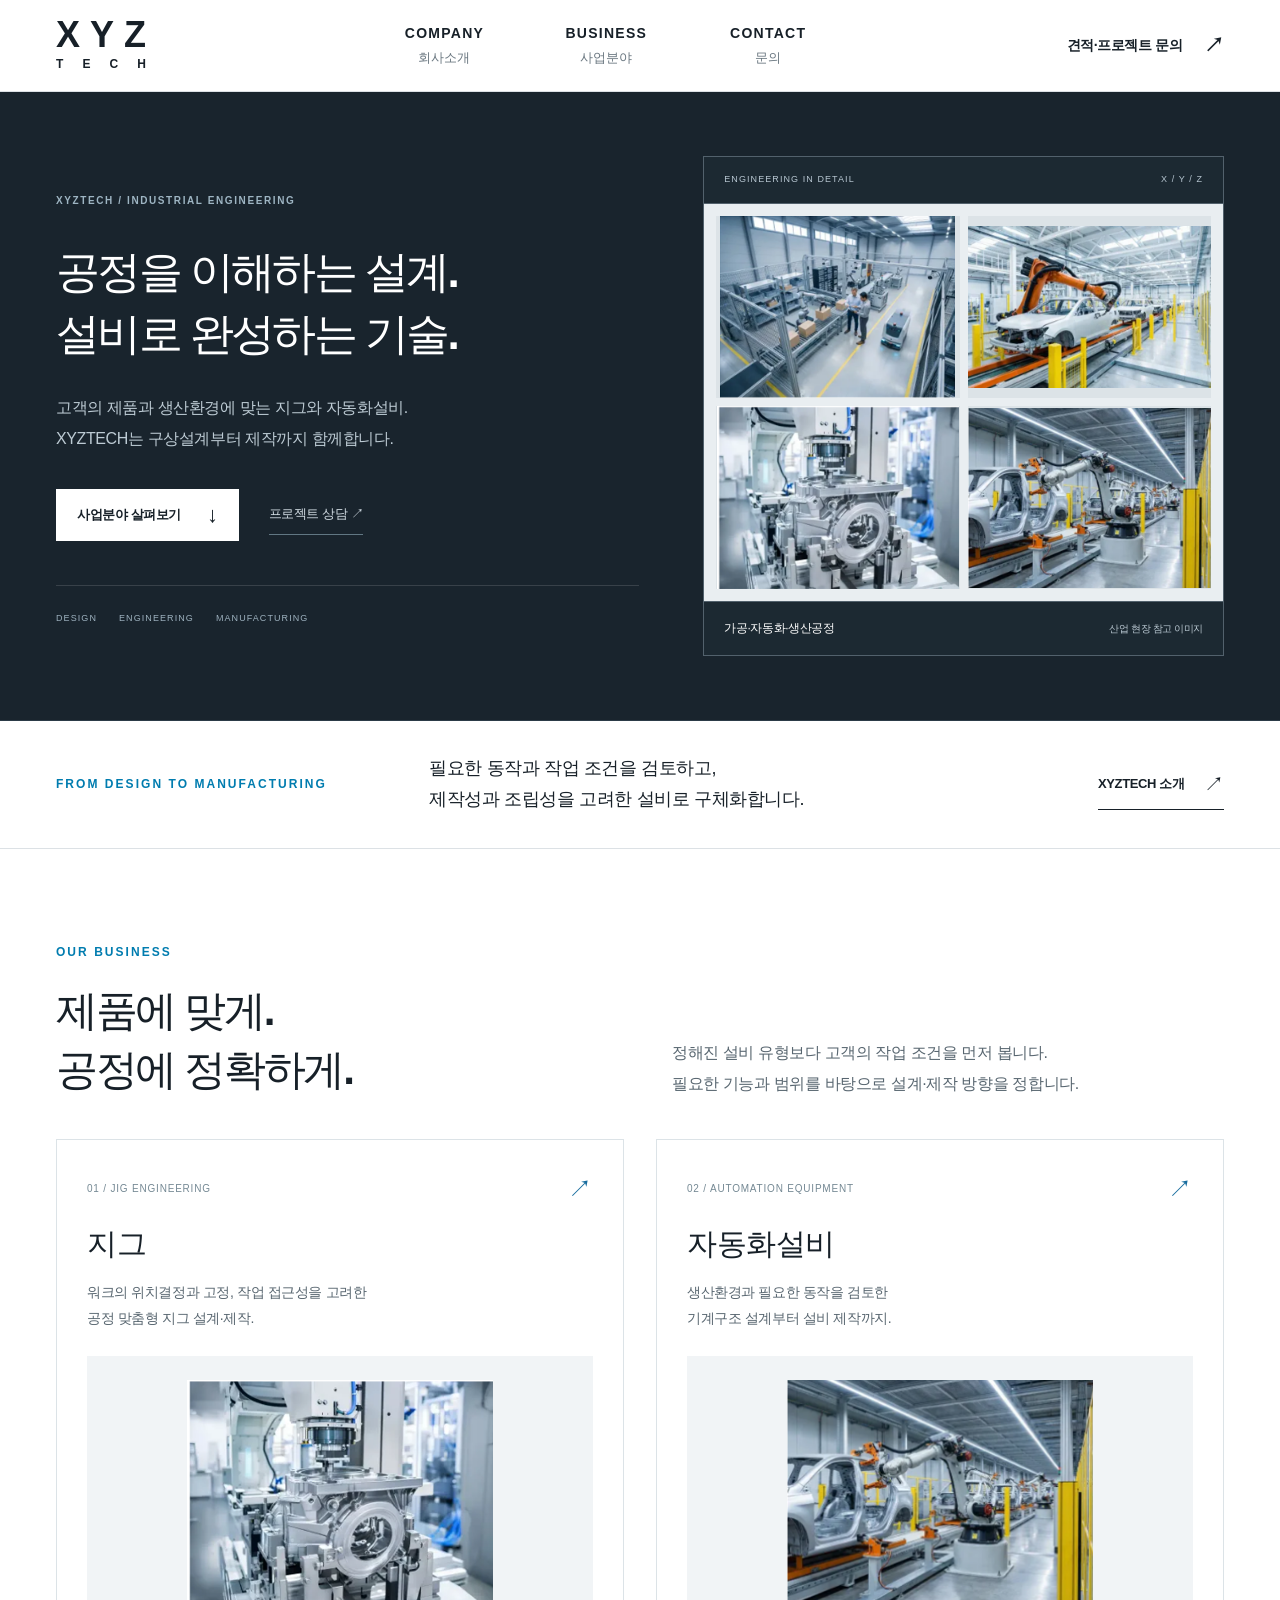
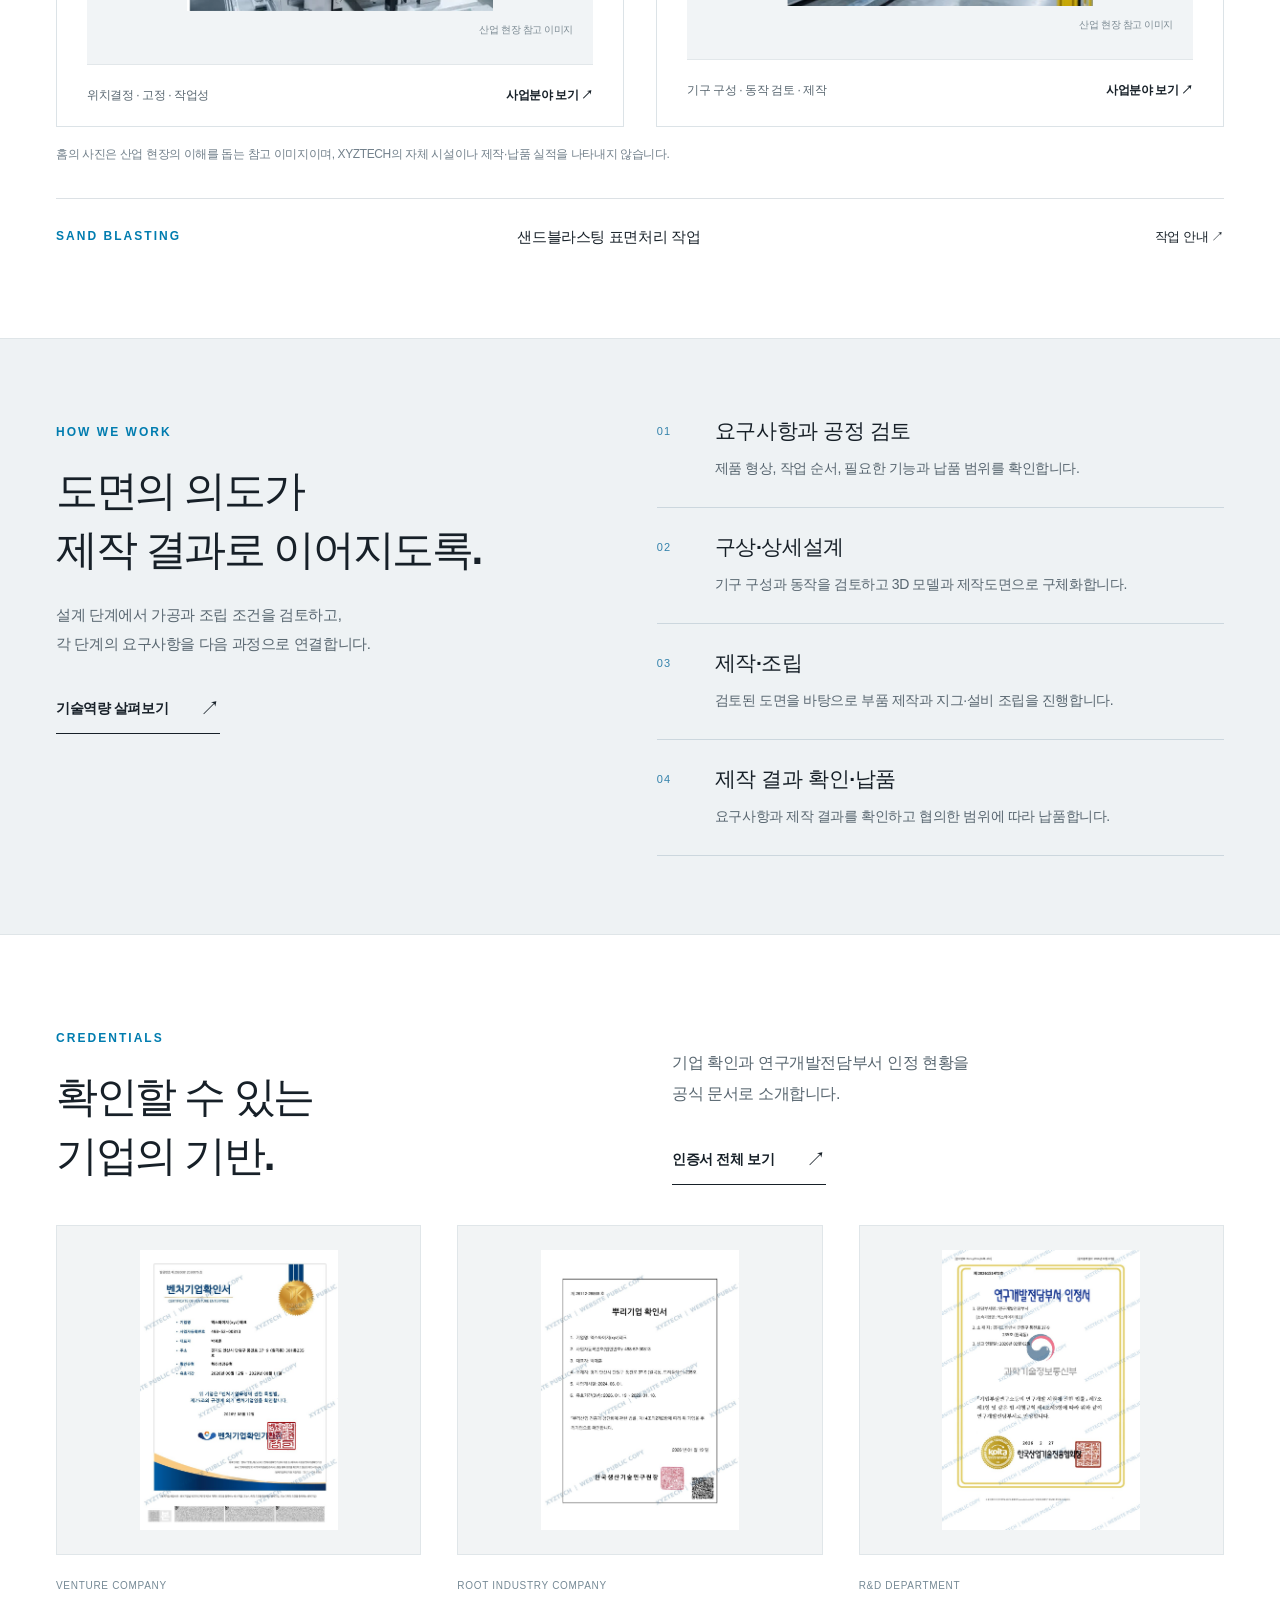
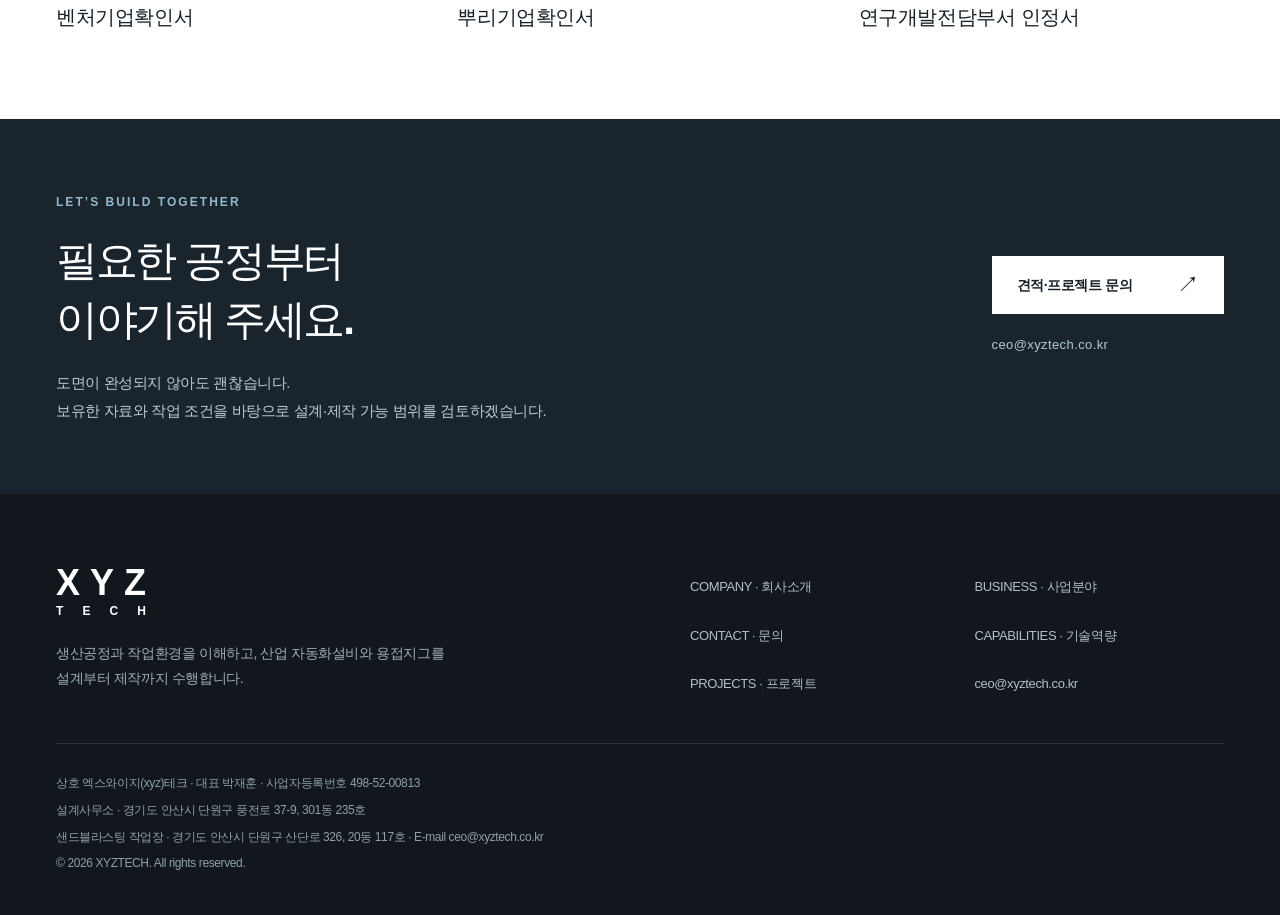
==== commit 3c61de61: "v34" ====
--- a/index.html
+++ b/index.html
@@ -8,7 +8,7 @@
   <meta name="theme-color" content="#071522">
   <link rel="canonical" href="https://xyztech.co.kr/">
   <link rel="icon" href="assets/favicon.svg?v=20260903-9" type="image/svg+xml">
-  <link rel="stylesheet" href="assets/styles.css?v=20260907-32">
+  <link rel="stylesheet" href="assets/styles.css?v=20260907-34">
   <script type="application/ld+json">{"@context":"https://schema.org","@type":"ProfessionalService","name":"XYZTECH","alternateName":"엑스와이지(xyz)테크","description":"자동화설비·용접지그 설계·제작 및 샌드블라스팅 작업 기업","email":"ceo@xyztech.co.kr","address":[{"@type":"PostalAddress","name":"설계사무소","addressRegion":"경기도","addressLocality":"안산시 단원구","streetAddress":"풍전로 37-9, 301동 235호","addressCountry":"KR"},{"@type":"PostalAddress","name":"샌드블라스팅 작업장","addressRegion":"경기도","addressLocality":"안산시 단원구","streetAddress":"산단로 326, 20동 117호","addressCountry":"KR"}]}</script>
 </head>
 <body data-page="home">
@@ -18,16 +18,16 @@
 <section class="hp-hero" aria-labelledby="hero-title">
 <div class="container hp-hero-grid">
 <div class="hp-hero-copy"><span class="hp-eyebrow">XYZTECH / INDUSTRIAL ENGINEERING</span><h1 id="hero-title">공정을 이해하는 설계.<br>설비로 완성하는 기술.</h1><p>고객의 제품과 생산환경에 맞는 지그와 자동화설비.<br>XYZTECH는 구상설계부터 제작까지 함께합니다.</p><div class="hp-hero-actions"><a class="button button-white" href="#business">사업분야 살펴보기 <span aria-hidden="true">↓</span></a><a class="hp-quiet-link" href="contact.html">프로젝트 상담 ↗</a></div><div class="hp-hero-foot"><span>DESIGN</span><span>ENGINEERING</span><span>MANUFACTURING</span></div></div>
-<figure class="hp-hero-figure"><div class="hp-drawing-top"><span>ENGINEERING IN DETAIL</span><span aria-hidden="true">X / Y / Z</span></div><img src="assets/cad/tilting.png" alt="자동화설비 기계구조를 보여주는 CATIA 설계 형상 예시" width="902" height="740" fetchpriority="high"><figcaption><span>생산 목적에 맞춘 기계구조</span><small>설계 형상 예시</small></figcaption></figure>
+<figure class="hp-hero-figure"><div class="hp-drawing-top"><span>ENGINEERING IN DETAIL</span><span aria-hidden="true">X / Y / Z</span></div><div class="hp-reference-mosaic"><img src="assets/images/home-reference-factory.png" alt="이송 설비가 있는 공장 내부 참고 이미지" width="295" height="229" fetchpriority="high"><img src="assets/images/home-reference-line.png" alt="자동차 생산라인의 산업 현장 참고 이미지" width="298" height="198" loading="eager"><img src="assets/images/home-reference-machining.png" alt="가공 장비와 금속 부품의 산업 현장 참고 이미지" width="306" height="231" loading="eager"><img src="assets/images/home-reference-welding.png" alt="차체와 산업용 로봇의 생산공정 참고 이미지" width="303" height="224" loading="eager"></div><figcaption><span>가공·자동화·생산공정</span><small>산업 현장 참고 이미지</small></figcaption></figure>
 </div></section>
 <section class="hp-position"><div class="container hp-position-inner"><span class="section-kicker">FROM DESIGN TO MANUFACTURING</span><p>필요한 동작과 작업 조건을 검토하고,<br>제작성과 조립성을 고려한 설비로 구체화합니다.</p><a class="text-link" href="company.html">XYZTECH 소개 <span aria-hidden="true">↗</span></a></div></section>
 <section class="hp-business" id="business" aria-labelledby="business-title"><div class="container">
 <div class="hp-section-head"><div><span class="section-kicker">OUR BUSINESS</span><h2 id="business-title">제품에 맞게.<br>공정에 정확하게.</h2></div><p>정해진 설비 유형보다 고객의 작업 조건을 먼저 봅니다.<br>필요한 기능과 범위를 바탕으로 설계·제작 방향을 정합니다.</p></div>
 <div class="hp-business-grid">
-<a class="hp-business-card" href="services.html"><div class="hp-card-top"><span>01 / JIG ENGINEERING</span><span aria-hidden="true">↗</span></div><h3>지그</h3><p>워크의 위치결정과 고정, 작업 접근성을 고려한<br>공정 맞춤형 지그 설계·제작.</p><figure><img src="assets/cad/body-welding-jig.png" width="1339" height="844" alt="워크 위치결정과 고정 구조를 보여주는 지그 형상 예시" loading="lazy"><figcaption>설계 형상 예시</figcaption></figure><div class="hp-card-bottom"><span>위치결정 · 고정 · 작업성</span><strong>사업분야 보기 ↗</strong></div></a>
-<a class="hp-business-card" href="automation.html"><div class="hp-card-top"><span>02 / AUTOMATION EQUIPMENT</span><span aria-hidden="true">↗</span></div><h3>자동화설비</h3><p>생산환경과 필요한 동작을 검토한<br>기계구조 설계부터 설비 제작까지.</p><figure><img src="assets/cad/slide.png" width="958" height="707" alt="생산공정에 적용되는 자동화설비 형상 예시" loading="lazy"><figcaption>설계 형상 예시</figcaption></figure><div class="hp-card-bottom"><span>기구 구성 · 동작 검토 · 제작</span><strong>사업분야 보기 ↗</strong></div></a>
+<a class="hp-business-card" href="services.html"><div class="hp-card-top"><span>01 / JIG ENGINEERING</span><span aria-hidden="true">↗</span></div><h3>지그</h3><p>워크의 위치결정과 고정, 작업 접근성을 고려한<br>공정 맞춤형 지그 설계·제작.</p><figure><img src="assets/images/home-reference-machining.png" width="306" height="231" alt="가공 장비와 금속 부품의 산업 현장 참고 이미지" loading="lazy"><figcaption>산업 현장 참고 이미지</figcaption></figure><div class="hp-card-bottom"><span>위치결정 · 고정 · 작업성</span><strong>사업분야 보기 ↗</strong></div></a>
+<a class="hp-business-card" href="automation.html"><div class="hp-card-top"><span>02 / AUTOMATION EQUIPMENT</span><span aria-hidden="true">↗</span></div><h3>자동화설비</h3><p>생산환경과 필요한 동작을 검토한<br>기계구조 설계부터 설비 제작까지.</p><figure><img src="assets/images/home-reference-welding.png" width="303" height="224" alt="차체와 산업용 로봇의 생산공정 참고 이미지" loading="lazy"><figcaption>산업 현장 참고 이미지</figcaption></figure><div class="hp-card-bottom"><span>기구 구성 · 동작 검토 · 제작</span><strong>사업분야 보기 ↗</strong></div></a>
 </div>
-<p class="hp-security">이미지는 자료 보안을 위해 주요 형상을 간략화한 참고 예시이며, 수행 범위를 한정하지 않습니다.</p>
+<p class="hp-security">홈의 사진은 산업 현장의 이해를 돕는 참고 이미지이며, XYZTECH의 자체 시설이나 제작·납품 실적을 나타내지 않습니다.</p>
 <a class="hp-sand-link" href="sandblasting.html"><span class="section-kicker">SAND BLASTING</span><span>샌드블라스팅 표면처리 작업</span><span>작업 안내 ↗</span></a>
 </div></section>
 <section class="hp-engineering" aria-labelledby="engineering-title"><div class="container hp-engineering-grid"><div class="hp-engineering-intro"><span class="section-kicker">HOW WE WORK</span><h2 id="engineering-title">도면의 의도가<br>제작 결과로 이어지도록.</h2><p>설계 단계에서 가공과 조립 조건을 검토하고,<br>각 단계의 요구사항을 다음 과정으로 연결합니다.</p><a class="text-link" href="capabilities.html">기술역량 살펴보기 <span aria-hidden="true">↗</span></a></div><ol class="hp-steps"><li><span>01</span><div><h3>요구사항과 공정 검토</h3><p>제품 형상, 작업 순서, 필요한 기능과 납품 범위를 확인합니다.</p></div></li><li><span>02</span><div><h3>구상·상세설계</h3><p>기구 구성과 동작을 검토하고 3D 모델과 제작도면으로 구체화합니다.</p></div></li><li><span>03</span><div><h3>제작·조립</h3><p>검토된 도면을 바탕으로 부품 제작과 지그·설비 조립을 진행합니다.</p></div></li><li><span>04</span><div><h3>제작 결과 확인·납품</h3><p>요구사항과 제작 결과를 확인하고 협의한 범위에 따라 납품합니다.</p></div></li></ol></div></section>
@@ -37,6 +37,6 @@
 <section class="hp-contact" aria-labelledby="contact-title"><div class="container hp-contact-inner"><div><span class="section-kicker">LET’S BUILD TOGETHER</span><h2 id="contact-title">필요한 공정부터<br>이야기해 주세요.</h2><p>도면이 완성되지 않아도 괜찮습니다.<br>보유한 자료와 작업 조건을 바탕으로 설계·제작 가능 범위를 검토하겠습니다.</p></div><div class="hp-contact-actions"><a class="button button-white" href="contact.html">견적·프로젝트 문의 <span aria-hidden="true">↗</span></a><a href="mailto:ceo@xyztech.co.kr">ceo@xyztech.co.kr</a></div></div></section>
 </main>
   <div data-site-footer></div>
-  <script src="assets/main.js?v=20260907-32"></script>
+  <script src="assets/main.js?v=20260907-34"></script>
 </body>
 </html>
--- a/assets/styles.css
+++ b/assets/styles.css
@@ -762,3 +762,21 @@
 .hp-contact-inner{flex-direction:column;align-items:start;gap:28px}
 .hp-contact p{font-size:14px}
 }
+
+/* v33 — generated industrial photographs, full image framing */
+.hp-hero-figure{padding:0;background:#1c2932;color:#fff;border:1px solid #52616c}
+.hp-drawing-top{padding:15px 20px;border-color:#52616c;color:#b8c7d2}
+.hp-hero-figure img{height:auto;aspect-ratio:3/2;object-fit:contain}
+.hp-hero-figure figcaption{padding:16px 20px;border-color:#52616c}
+.hp-hero-figure figcaption small{color:#bac8d2}
+.hp-business-card figure{margin-top:24px}
+.hp-business-card img{height:auto;aspect-ratio:3/2;object-fit:contain}
+.hp-business-card figcaption{margin-top:10px}
+
+/* v34 — supplied low-resolution industry references */
+.hp-reference-mosaic{display:grid;grid-template-columns:1fr 1fr;gap:8px;padding:12px;background:#e9eef1}
+.hp-hero-figure .hp-reference-mosaic img{width:100%;height:auto;aspect-ratio:4/3;object-fit:contain;background:#dce3e7}
+.hp-business-card figure{background:#f1f4f6;padding:24px 20px 12px;display:flex;flex-direction:column;align-items:center}
+.hp-business-card figure img{width:100%;max-width:306px;height:auto;aspect-ratio:auto;object-fit:contain}
+.hp-business-card figcaption{align-self:flex-end}
+@media(max-width:700px){.hp-reference-mosaic{gap:6px;padding:8px}.hp-hero-figure figcaption{align-items:start;flex-direction:column;gap:5px}}
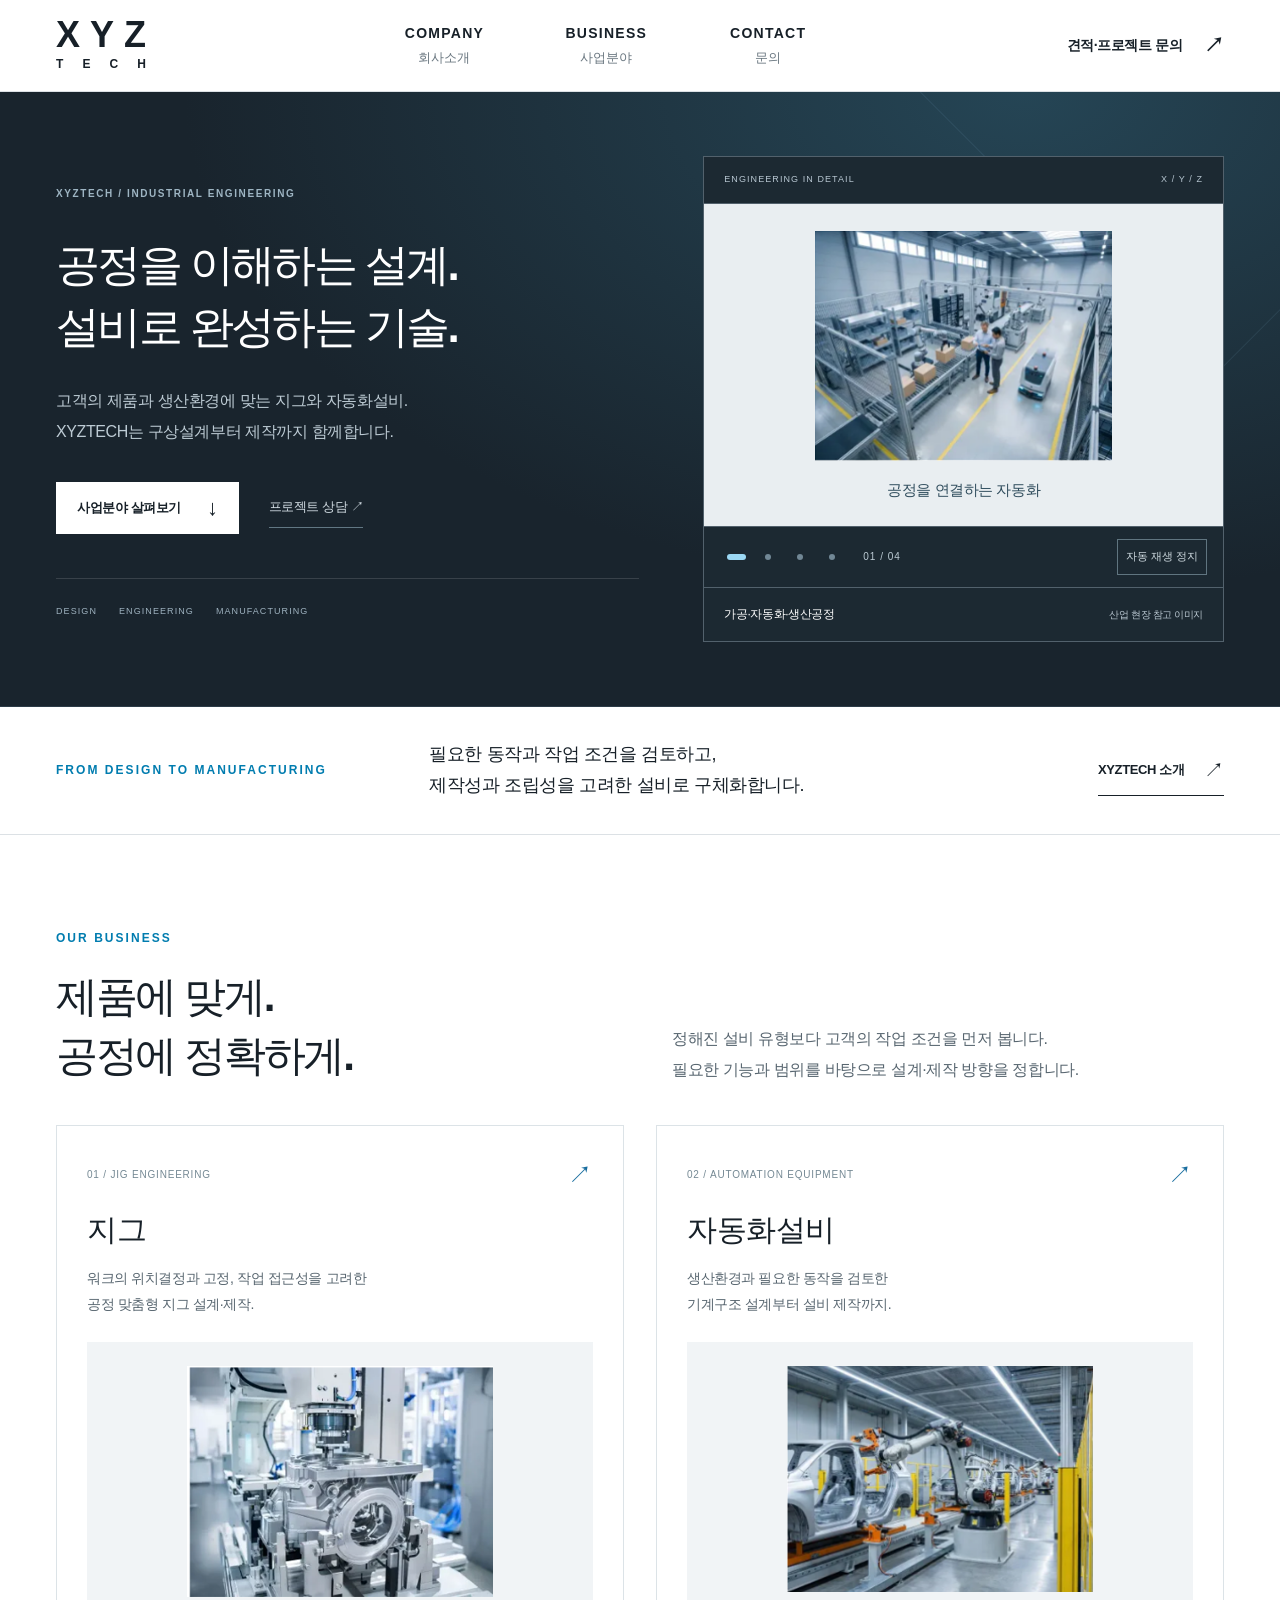
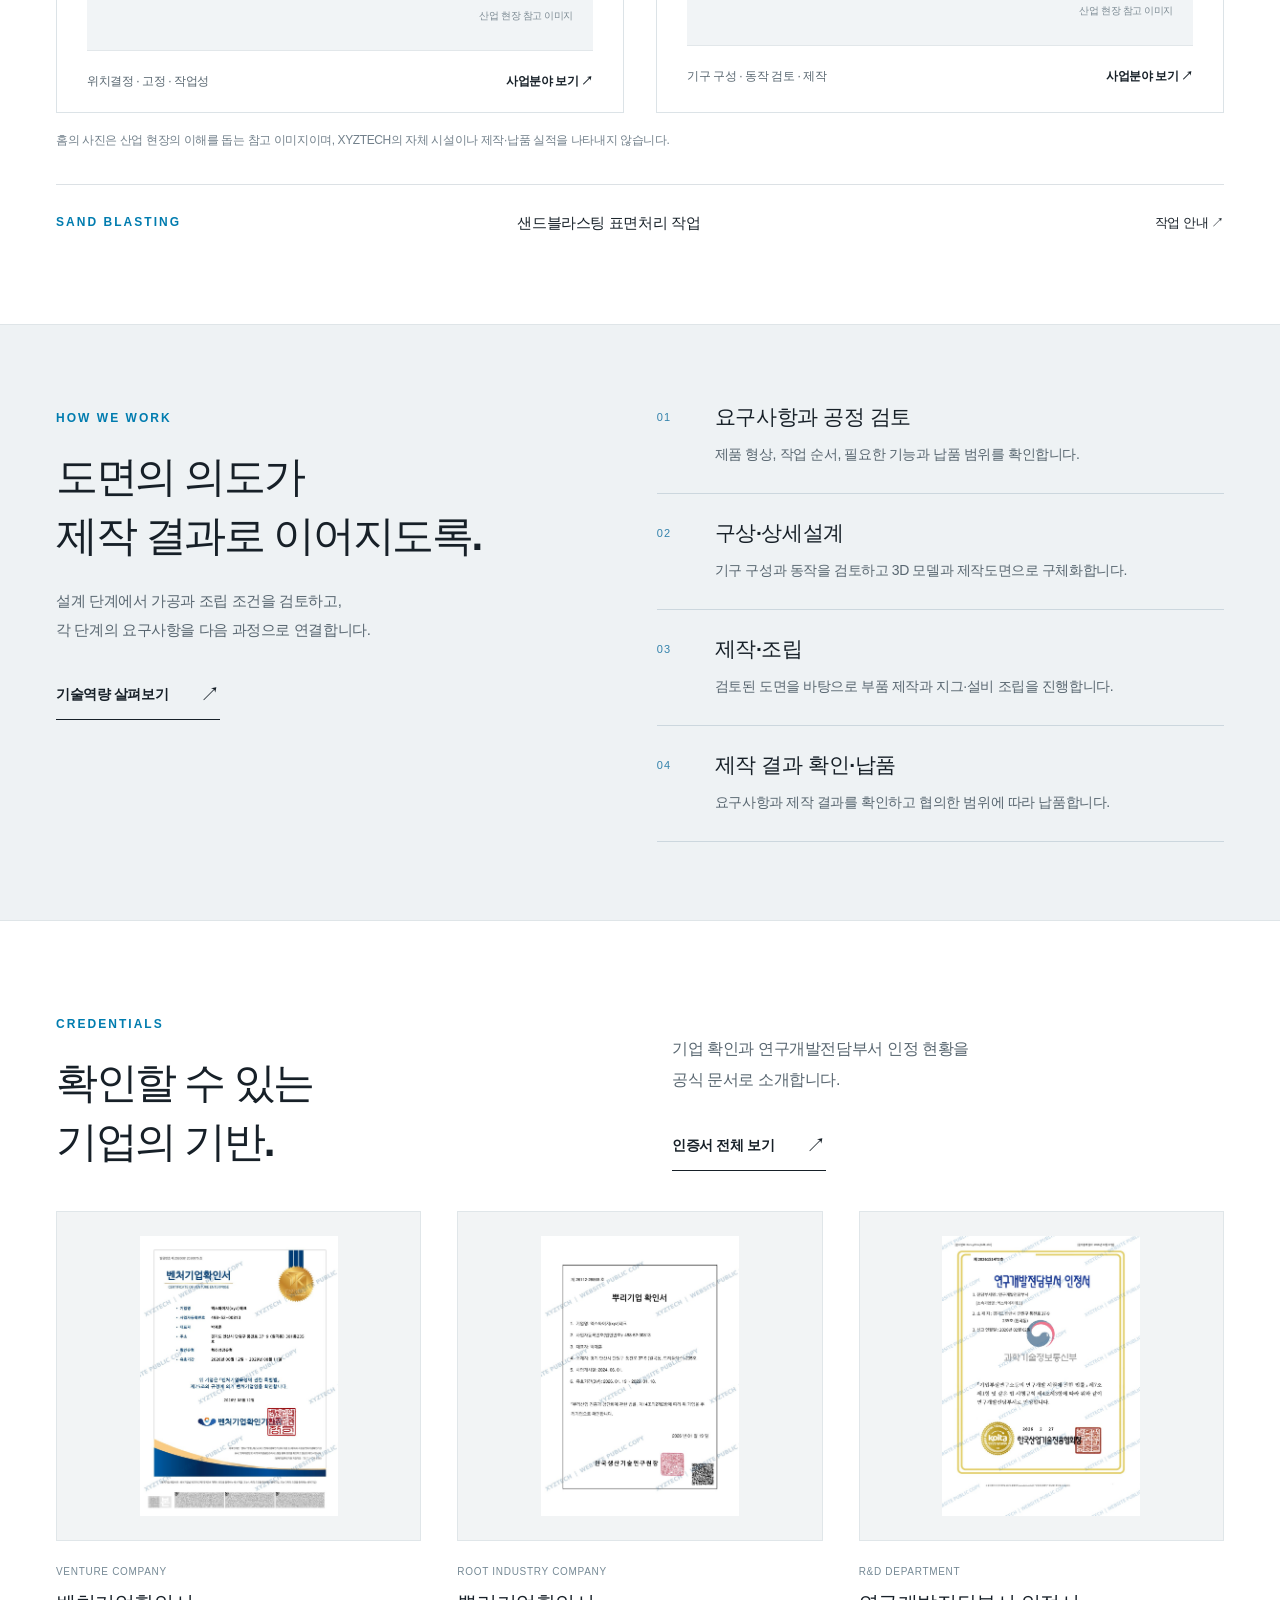
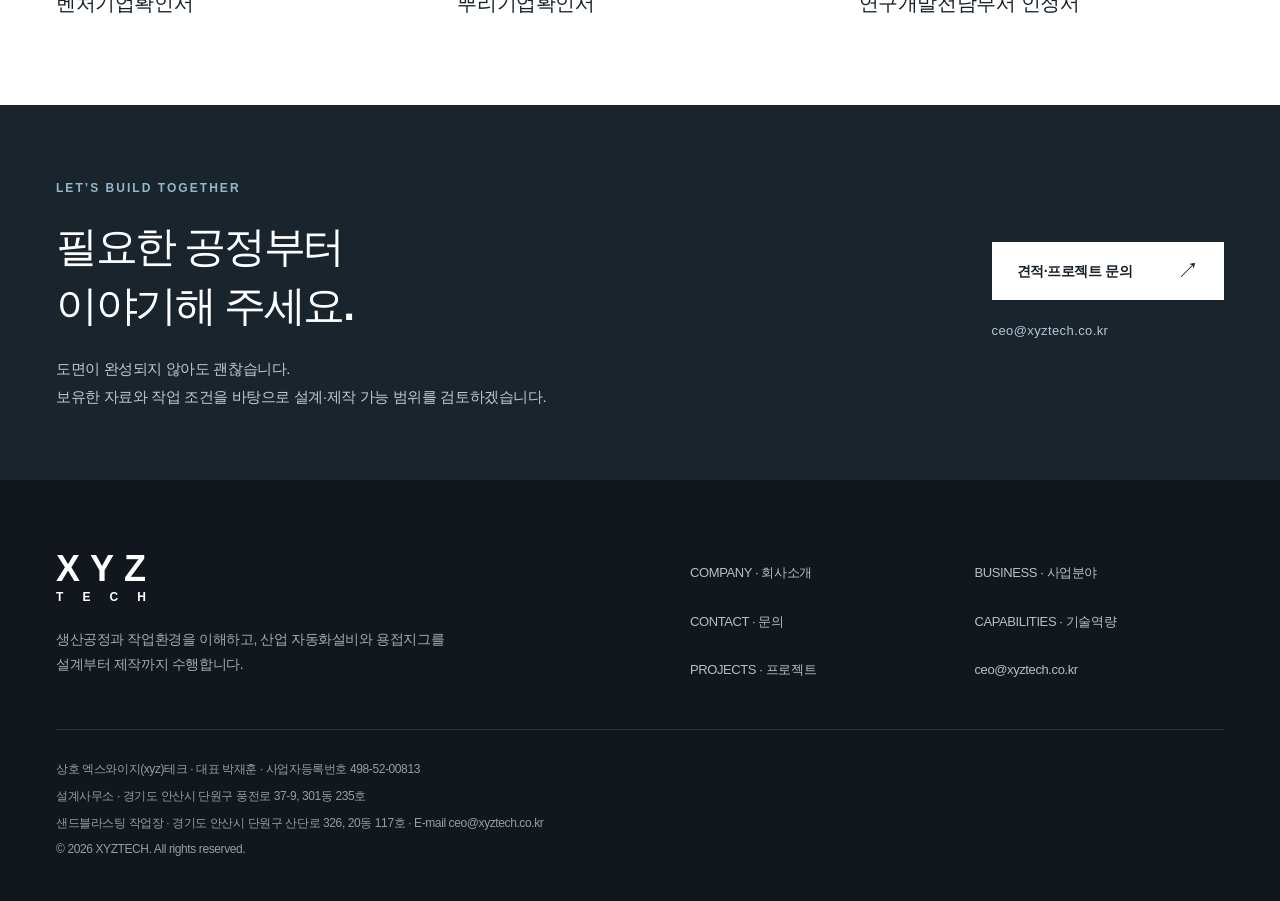
==== commit d131da0f: "v35" ====
--- a/index.html
+++ b/index.html
@@ -8,7 +8,7 @@
   <meta name="theme-color" content="#071522">
   <link rel="canonical" href="https://xyztech.co.kr/">
   <link rel="icon" href="assets/favicon.svg?v=20260903-9" type="image/svg+xml">
-  <link rel="stylesheet" href="assets/styles.css?v=20260907-34">
+  <link rel="stylesheet" href="assets/styles.css?v=20260907-35">
   <script type="application/ld+json">{"@context":"https://schema.org","@type":"ProfessionalService","name":"XYZTECH","alternateName":"엑스와이지(xyz)테크","description":"자동화설비·용접지그 설계·제작 및 샌드블라스팅 작업 기업","email":"ceo@xyztech.co.kr","address":[{"@type":"PostalAddress","name":"설계사무소","addressRegion":"경기도","addressLocality":"안산시 단원구","streetAddress":"풍전로 37-9, 301동 235호","addressCountry":"KR"},{"@type":"PostalAddress","name":"샌드블라스팅 작업장","addressRegion":"경기도","addressLocality":"안산시 단원구","streetAddress":"산단로 326, 20동 117호","addressCountry":"KR"}]}</script>
 </head>
 <body data-page="home">
@@ -18,7 +18,7 @@
 <section class="hp-hero" aria-labelledby="hero-title">
 <div class="container hp-hero-grid">
 <div class="hp-hero-copy"><span class="hp-eyebrow">XYZTECH / INDUSTRIAL ENGINEERING</span><h1 id="hero-title">공정을 이해하는 설계.<br>설비로 완성하는 기술.</h1><p>고객의 제품과 생산환경에 맞는 지그와 자동화설비.<br>XYZTECH는 구상설계부터 제작까지 함께합니다.</p><div class="hp-hero-actions"><a class="button button-white" href="#business">사업분야 살펴보기 <span aria-hidden="true">↓</span></a><a class="hp-quiet-link" href="contact.html">프로젝트 상담 ↗</a></div><div class="hp-hero-foot"><span>DESIGN</span><span>ENGINEERING</span><span>MANUFACTURING</span></div></div>
-<figure class="hp-hero-figure"><div class="hp-drawing-top"><span>ENGINEERING IN DETAIL</span><span aria-hidden="true">X / Y / Z</span></div><div class="hp-reference-mosaic"><img src="assets/images/home-reference-factory.png" alt="이송 설비가 있는 공장 내부 참고 이미지" width="295" height="229" fetchpriority="high"><img src="assets/images/home-reference-line.png" alt="자동차 생산라인의 산업 현장 참고 이미지" width="298" height="198" loading="eager"><img src="assets/images/home-reference-machining.png" alt="가공 장비와 금속 부품의 산업 현장 참고 이미지" width="306" height="231" loading="eager"><img src="assets/images/home-reference-welding.png" alt="차체와 산업용 로봇의 생산공정 참고 이미지" width="303" height="224" loading="eager"></div><figcaption><span>가공·자동화·생산공정</span><small>산업 현장 참고 이미지</small></figcaption></figure>
+<figure class="hp-hero-figure"><div class="hp-drawing-top"><span>ENGINEERING IN DETAIL</span><span aria-hidden="true">X / Y / Z</span></div><div class="hp-slider" aria-label="산업 현장 참고 이미지" aria-roledescription="캐러셀"><div class="hp-slides"><div class="hp-slide is-current" role="group" aria-roledescription="슬라이드" aria-label="1 / 4"><img src="assets/images/home-reference-factory.png" width="295" height="229" alt="이송 설비가 있는 공장 내부 참고 이미지" fetchpriority="high"><p>공정을 연결하는 자동화</p></div><div class="hp-slide" role="group" aria-roledescription="슬라이드" aria-label="2 / 4" hidden><img src="assets/images/home-reference-line.png" width="298" height="198" alt="자동차 생산라인 참고 이미지" loading="eager"><p>생산을 이어가는 설비</p></div><div class="hp-slide" role="group" aria-roledescription="슬라이드" aria-label="3 / 4" hidden><img src="assets/images/home-reference-machining.png" width="306" height="231" alt="가공 장비와 금속 부품 참고 이미지" loading="eager"><p>정밀함을 만드는 기계</p></div><div class="hp-slide" role="group" aria-roledescription="슬라이드" aria-label="4 / 4" hidden><img src="assets/images/home-reference-welding.png" width="303" height="224" alt="차체와 산업용 로봇 생산공정 참고 이미지" loading="eager"><p>움직임을 구현하는 기술</p></div></div><div class="hp-slider-controls" hidden><div class="hp-slide-dots"><button type="button" data-slide="0" aria-label="1번 이미지: 공정을 연결하는 자동화" aria-pressed="true"><span></span></button><button type="button" data-slide="1" aria-label="2번 이미지: 생산을 이어가는 설비" aria-pressed="false"><span></span></button><button type="button" data-slide="2" aria-label="3번 이미지: 정밀함을 만드는 기계" aria-pressed="false"><span></span></button><button type="button" data-slide="3" aria-label="4번 이미지: 움직임을 구현하는 기술" aria-pressed="false"><span></span></button></div><span class="hp-slide-count" aria-hidden="true">01 / 04</span><button class="hp-slide-pause" type="button">자동 재생 정지</button></div></div><figcaption><span>가공·자동화·생산공정</span><small>산업 현장 참고 이미지</small></figcaption></figure>
 </div></section>
 <section class="hp-position"><div class="container hp-position-inner"><span class="section-kicker">FROM DESIGN TO MANUFACTURING</span><p>필요한 동작과 작업 조건을 검토하고,<br>제작성과 조립성을 고려한 설비로 구체화합니다.</p><a class="text-link" href="company.html">XYZTECH 소개 <span aria-hidden="true">↗</span></a></div></section>
 <section class="hp-business" id="business" aria-labelledby="business-title"><div class="container">
@@ -37,6 +37,6 @@
 <section class="hp-contact" aria-labelledby="contact-title"><div class="container hp-contact-inner"><div><span class="section-kicker">LET’S BUILD TOGETHER</span><h2 id="contact-title">필요한 공정부터<br>이야기해 주세요.</h2><p>도면이 완성되지 않아도 괜찮습니다.<br>보유한 자료와 작업 조건을 바탕으로 설계·제작 가능 범위를 검토하겠습니다.</p></div><div class="hp-contact-actions"><a class="button button-white" href="contact.html">견적·프로젝트 문의 <span aria-hidden="true">↗</span></a><a href="mailto:ceo@xyztech.co.kr">ceo@xyztech.co.kr</a></div></div></section>
 </main>
   <div data-site-footer></div>
-  <script src="assets/main.js?v=20260907-34"></script>
+  <script src="assets/main.js?v=20260907-35"></script>
 </body>
 </html>
--- a/assets/styles.css
+++ b/assets/styles.css
@@ -780,3 +780,31 @@
 .hp-business-card figure img{width:100%;max-width:306px;height:auto;aspect-ratio:auto;object-fit:contain}
 .hp-business-card figcaption{align-self:flex-end}
 @media(max-width:700px){.hp-reference-mosaic{gap:6px;padding:8px}.hp-hero-figure figcaption{align-items:start;flex-direction:column;gap:5px}}
+
+/* v35 — movement without distracting from engineering content */
+.hp-hero{position:relative;overflow:hidden;background:radial-gradient(ellipse at 80% 0%,#254555 0%,#19242d 58%)}
+.hp-hero-grid{position:relative;z-index:1}
+.hp-hero::after{content:"";position:absolute;width:420px;height:420px;right:-140px;top:-220px;border:1px solid #7db8d21c;transform:rotate(45deg);pointer-events:none}
+.hp-slides{background:#e9eef1;padding:24px 20px 20px;min-height:322px;display:grid;align-items:center}
+.hp-slide{text-align:center;grid-area:1/1}
+.hp-hero-figure .hp-slide img{width:100%;max-width:340px;height:230px;aspect-ratio:auto;object-fit:contain;margin-inline:auto}
+.hp-slide p{font-size:15px;color:#304d5d;font-weight:550;margin-top:16px;letter-spacing:-.03em}
+.hp-slide.is-current{animation:hp-photo-in .6s ease both}
+.hp-slider-controls{display:flex;align-items:center;gap:15px;padding:12px 16px;border-top:1px solid #52616c}
+.hp-slide-dots{display:flex}
+.hp-slide-dots button{display:grid;place-items:center;width:32px;height:36px;padding:0;background:transparent;border:0}
+.hp-slide-dots button span{width:6px;height:6px;border-radius:50%;background:#718795;transition:width .2s,background .2s}
+.hp-slide-dots button[aria-pressed="true"] span{width:19px;border-radius:4px;background:#9bd8f4}
+.hp-slide-count{font-size:10px;letter-spacing:.1em;color:#bccbd4}
+.hp-slide-pause{margin-left:auto;min-height:36px;padding:5px 8px;font-size:11px;color:#d1dce2;background:transparent;border:1px solid #607580}
+.hp-motion{transition:opacity .65s ease,transform .65s ease}
+.hp-awaiting{opacity:0;transform:translateY(22px)}
+.hp-business-card{transition:border-color .25s,box-shadow .25s,transform .25s}
+@media(hover:hover) and (prefers-reduced-motion:no-preference){
+.hp-business-card:hover{transform:translateY(-5px);box-shadow:0 16px 35px #18334512}
+.hp-card-top>span:last-child{transition:transform .25s}
+.hp-business-card:hover .hp-card-top>span:last-child{transform:translate(3px,-3px)}
+}
+@keyframes hp-photo-in{from{opacity:.15;transform:translateY(6px)}to{opacity:1;transform:translateY(0)}}
+@media(max-width:700px){.hp-slides{padding:18px 14px;min-height:282px}.hp-hero-figure .hp-slide img{height:205px;max-width:306px}.hp-slider-controls{gap:8px;padding:10px}.hp-slide-dots button{width:28px}.hp-slide-pause{font-size:10px}}
+@media(prefers-reduced-motion:reduce){.hp-slide.is-current{animation:none}.hp-motion,.hp-business-card,.hp-slide-dots button span{transition:none}.hp-awaiting{opacity:1;transform:none}}
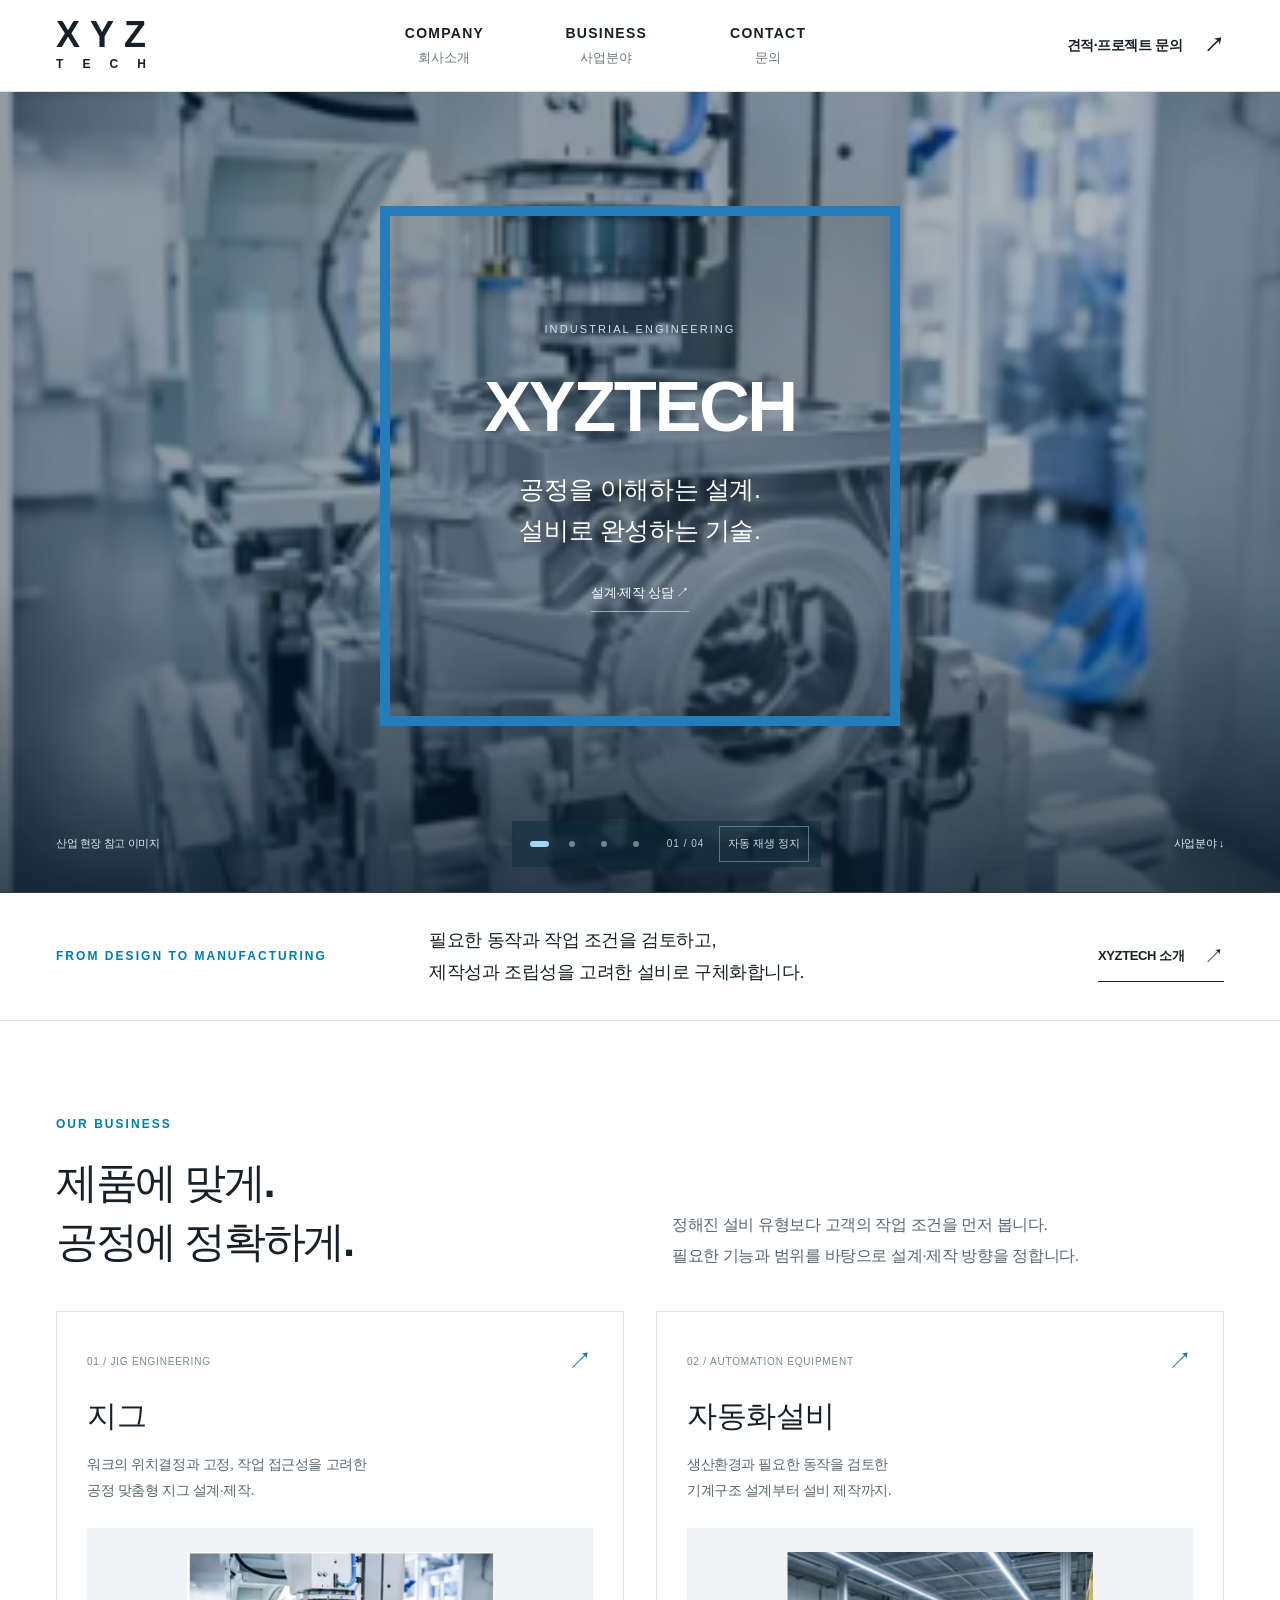
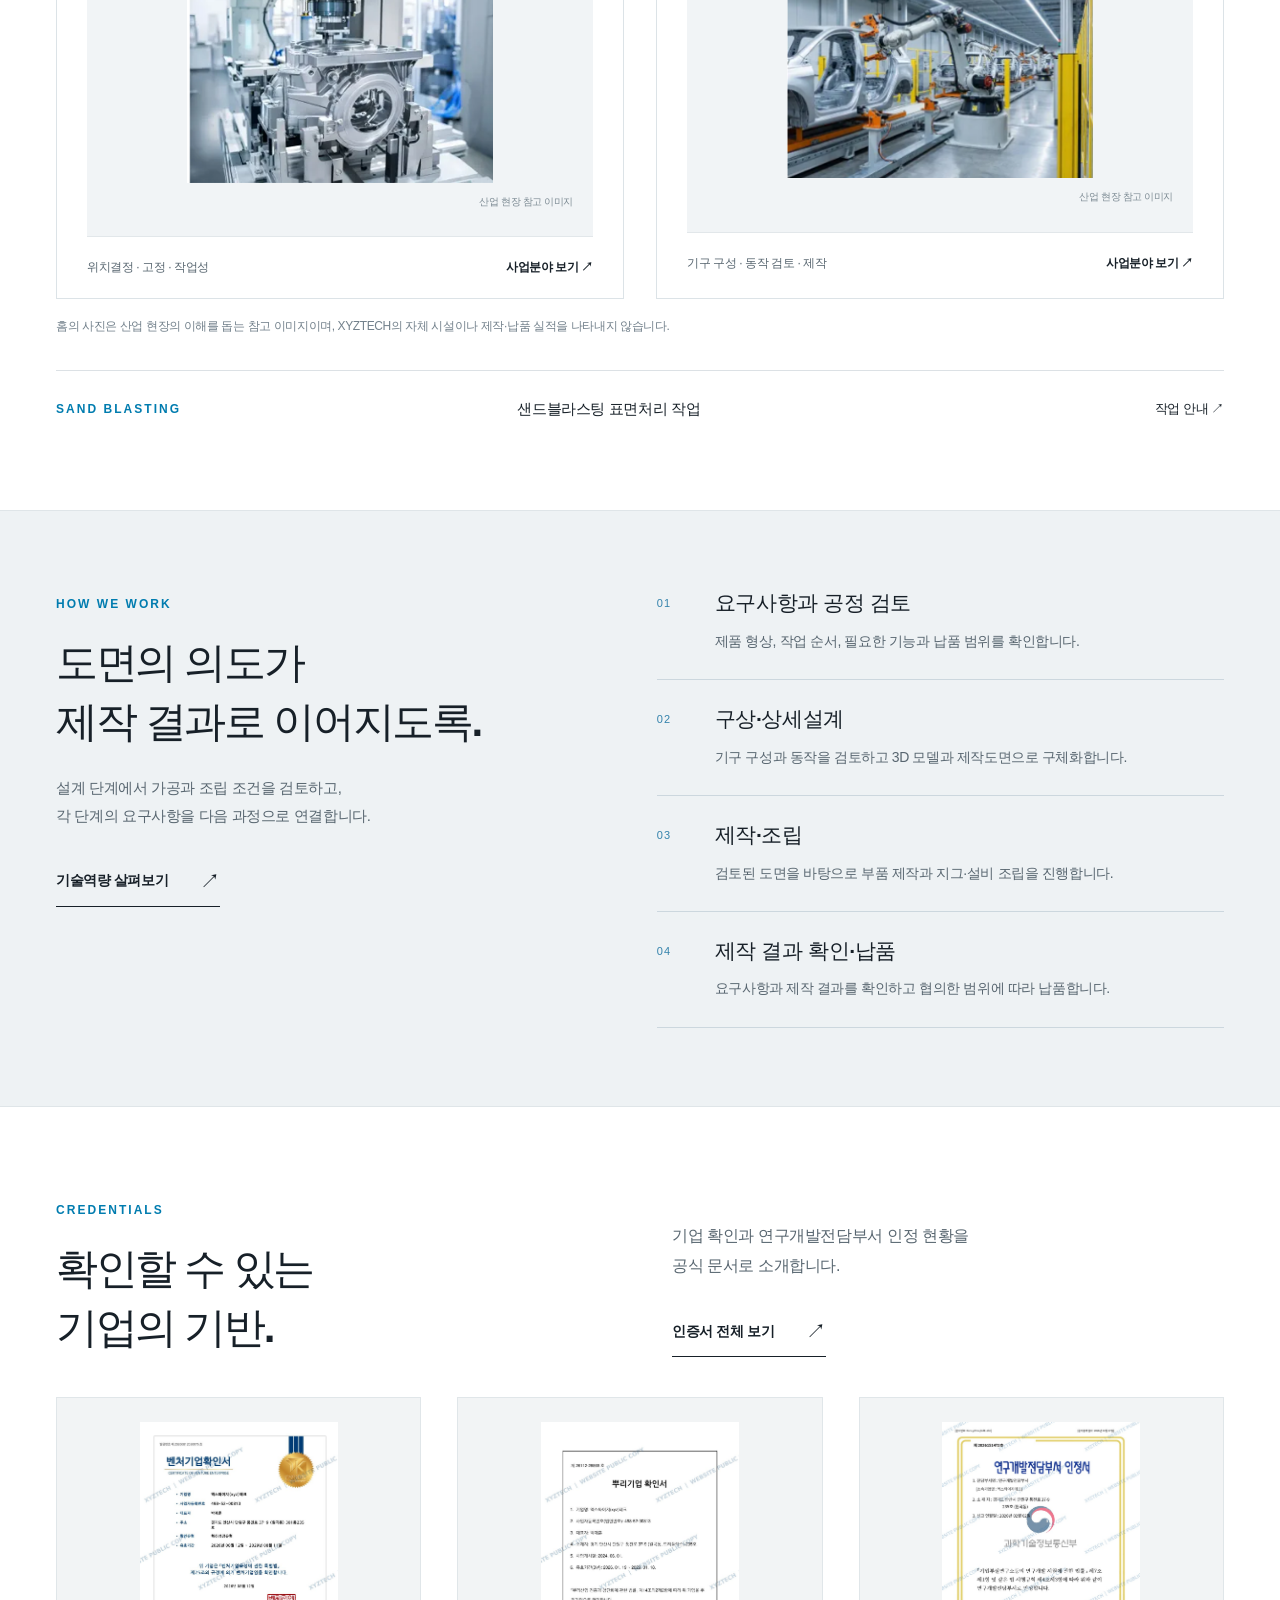
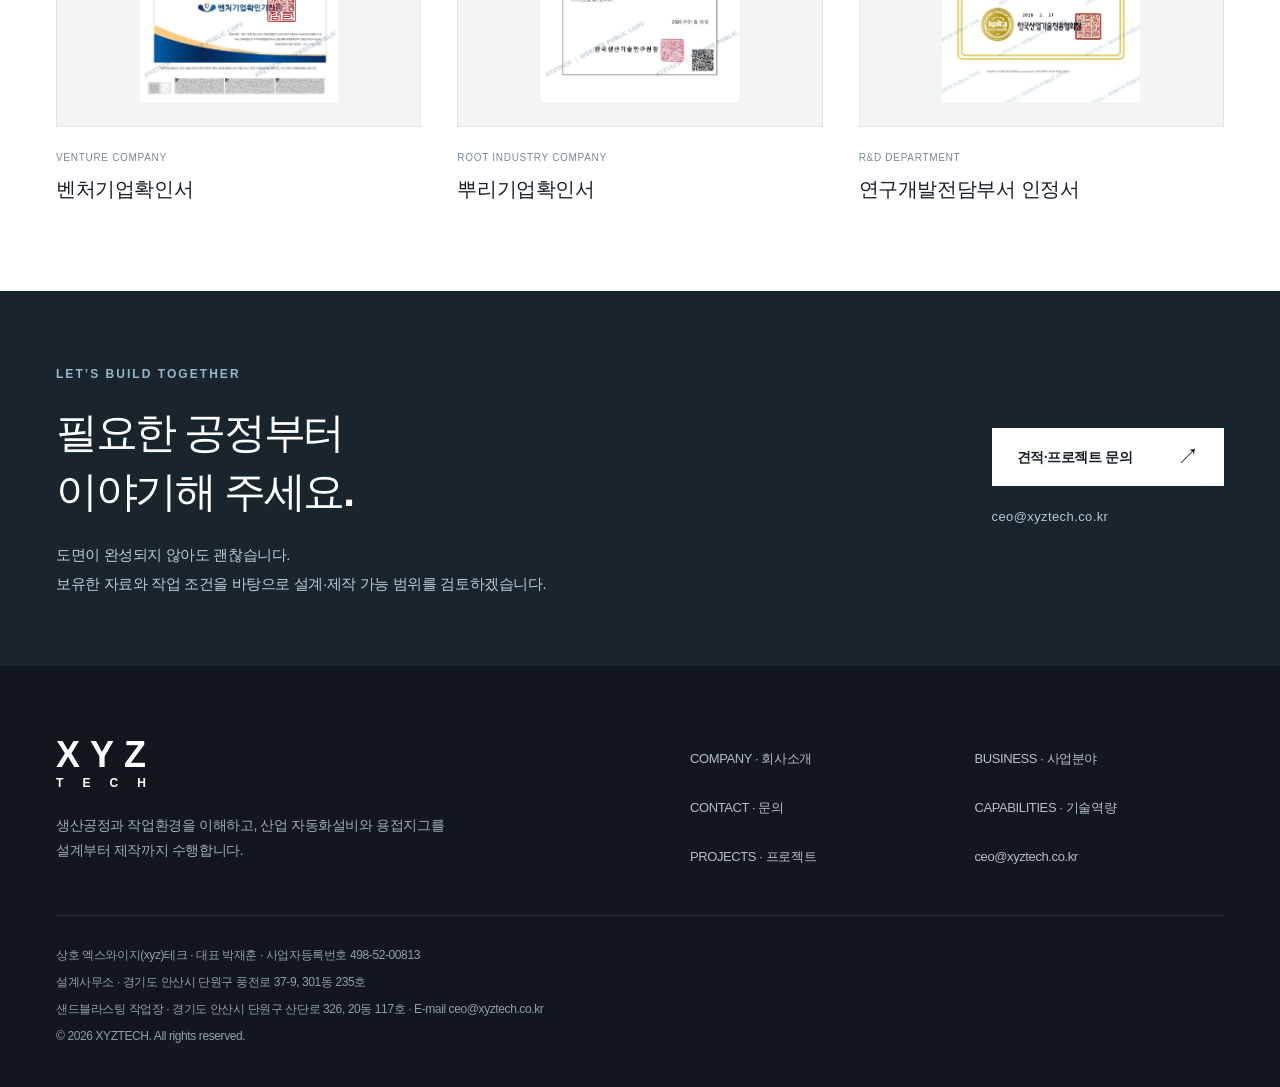
==== commit ce008c0e: "v36" ====
--- a/index.html
+++ b/index.html
@@ -8,18 +8,14 @@
   <meta name="theme-color" content="#071522">
   <link rel="canonical" href="https://xyztech.co.kr/">
   <link rel="icon" href="assets/favicon.svg?v=20260903-9" type="image/svg+xml">
-  <link rel="stylesheet" href="assets/styles.css?v=20260907-35">
+  <link rel="stylesheet" href="assets/styles.css?v=20260907-36">
   <script type="application/ld+json">{"@context":"https://schema.org","@type":"ProfessionalService","name":"XYZTECH","alternateName":"엑스와이지(xyz)테크","description":"자동화설비·용접지그 설계·제작 및 샌드블라스팅 작업 기업","email":"ceo@xyztech.co.kr","address":[{"@type":"PostalAddress","name":"설계사무소","addressRegion":"경기도","addressLocality":"안산시 단원구","streetAddress":"풍전로 37-9, 301동 235호","addressCountry":"KR"},{"@type":"PostalAddress","name":"샌드블라스팅 작업장","addressRegion":"경기도","addressLocality":"안산시 단원구","streetAddress":"산단로 326, 20동 117호","addressCountry":"KR"}]}</script>
 </head>
 <body data-page="home">
   <div data-site-header></div>
 
   <main id="main" class="home-premium">
-<section class="hp-hero" aria-labelledby="hero-title">
-<div class="container hp-hero-grid">
-<div class="hp-hero-copy"><span class="hp-eyebrow">XYZTECH / INDUSTRIAL ENGINEERING</span><h1 id="hero-title">공정을 이해하는 설계.<br>설비로 완성하는 기술.</h1><p>고객의 제품과 생산환경에 맞는 지그와 자동화설비.<br>XYZTECH는 구상설계부터 제작까지 함께합니다.</p><div class="hp-hero-actions"><a class="button button-white" href="#business">사업분야 살펴보기 <span aria-hidden="true">↓</span></a><a class="hp-quiet-link" href="contact.html">프로젝트 상담 ↗</a></div><div class="hp-hero-foot"><span>DESIGN</span><span>ENGINEERING</span><span>MANUFACTURING</span></div></div>
-<figure class="hp-hero-figure"><div class="hp-drawing-top"><span>ENGINEERING IN DETAIL</span><span aria-hidden="true">X / Y / Z</span></div><div class="hp-slider" aria-label="산업 현장 참고 이미지" aria-roledescription="캐러셀"><div class="hp-slides"><div class="hp-slide is-current" role="group" aria-roledescription="슬라이드" aria-label="1 / 4"><img src="assets/images/home-reference-factory.png" width="295" height="229" alt="이송 설비가 있는 공장 내부 참고 이미지" fetchpriority="high"><p>공정을 연결하는 자동화</p></div><div class="hp-slide" role="group" aria-roledescription="슬라이드" aria-label="2 / 4" hidden><img src="assets/images/home-reference-line.png" width="298" height="198" alt="자동차 생산라인 참고 이미지" loading="eager"><p>생산을 이어가는 설비</p></div><div class="hp-slide" role="group" aria-roledescription="슬라이드" aria-label="3 / 4" hidden><img src="assets/images/home-reference-machining.png" width="306" height="231" alt="가공 장비와 금속 부품 참고 이미지" loading="eager"><p>정밀함을 만드는 기계</p></div><div class="hp-slide" role="group" aria-roledescription="슬라이드" aria-label="4 / 4" hidden><img src="assets/images/home-reference-welding.png" width="303" height="224" alt="차체와 산업용 로봇 생산공정 참고 이미지" loading="eager"><p>움직임을 구현하는 기술</p></div></div><div class="hp-slider-controls" hidden><div class="hp-slide-dots"><button type="button" data-slide="0" aria-label="1번 이미지: 공정을 연결하는 자동화" aria-pressed="true"><span></span></button><button type="button" data-slide="1" aria-label="2번 이미지: 생산을 이어가는 설비" aria-pressed="false"><span></span></button><button type="button" data-slide="2" aria-label="3번 이미지: 정밀함을 만드는 기계" aria-pressed="false"><span></span></button><button type="button" data-slide="3" aria-label="4번 이미지: 움직임을 구현하는 기술" aria-pressed="false"><span></span></button></div><span class="hp-slide-count" aria-hidden="true">01 / 04</span><button class="hp-slide-pause" type="button">자동 재생 정지</button></div></div><figcaption><span>가공·자동화·생산공정</span><small>산업 현장 참고 이미지</small></figcaption></figure>
-</div></section>
+<section class="hp-hero hp-banner" aria-labelledby="hero-title"><div class="hp-slider hp-banner-slider" aria-label="산업 현장 참고 사진" aria-roledescription="캐러셀"><div class="hp-banner-track"><div class="hp-banner-slide" role="group" aria-roledescription="슬라이드" aria-label="1 / 4"><img src="assets/images/home-reference-machining.png" alt="" fetchpriority="high"></div><div class="hp-banner-slide" role="group" aria-roledescription="슬라이드" aria-label="2 / 4" aria-hidden="true"><img src="assets/images/home-reference-factory.png" alt="" loading="eager"></div><div class="hp-banner-slide" role="group" aria-roledescription="슬라이드" aria-label="3 / 4" aria-hidden="true"><img src="assets/images/home-reference-welding.png" alt="" loading="eager"></div><div class="hp-banner-slide" role="group" aria-roledescription="슬라이드" aria-label="4 / 4" aria-hidden="true"><img src="assets/images/home-reference-line.png" alt="" loading="eager"></div></div><div class="hp-banner-shade"></div><div class="hp-banner-content"><div class="hp-banner-frame"><span>INDUSTRIAL ENGINEERING</span><h1 id="hero-title">XYZTECH</h1><p>공정을 이해하는 설계.<br>설비로 완성하는 기술.</p><a href="contact.html">설계·제작 상담 ↗</a></div></div><div class="container hp-banner-bottom"><span class="hp-banner-note">산업 현장 참고 이미지</span><div class="hp-slider-controls" hidden><div class="hp-slide-dots"><button type="button" data-slide="0" aria-label="1번 배경 사진" aria-pressed="true"><span></span></button><button type="button" data-slide="1" aria-label="2번 배경 사진" aria-pressed="false"><span></span></button><button type="button" data-slide="2" aria-label="3번 배경 사진" aria-pressed="false"><span></span></button><button type="button" data-slide="3" aria-label="4번 배경 사진" aria-pressed="false"><span></span></button></div><span class="hp-slide-count" aria-hidden="true">01 / 04</span><button class="hp-slide-pause" type="button">자동 재생 정지</button></div><a href="#business" class="hp-banner-scroll">사업분야 ↓</a></div></div></section>
 <section class="hp-position"><div class="container hp-position-inner"><span class="section-kicker">FROM DESIGN TO MANUFACTURING</span><p>필요한 동작과 작업 조건을 검토하고,<br>제작성과 조립성을 고려한 설비로 구체화합니다.</p><a class="text-link" href="company.html">XYZTECH 소개 <span aria-hidden="true">↗</span></a></div></section>
 <section class="hp-business" id="business" aria-labelledby="business-title"><div class="container">
 <div class="hp-section-head"><div><span class="section-kicker">OUR BUSINESS</span><h2 id="business-title">제품에 맞게.<br>공정에 정확하게.</h2></div><p>정해진 설비 유형보다 고객의 작업 조건을 먼저 봅니다.<br>필요한 기능과 범위를 바탕으로 설계·제작 방향을 정합니다.</p></div>
@@ -37,6 +33,6 @@
 <section class="hp-contact" aria-labelledby="contact-title"><div class="container hp-contact-inner"><div><span class="section-kicker">LET’S BUILD TOGETHER</span><h2 id="contact-title">필요한 공정부터<br>이야기해 주세요.</h2><p>도면이 완성되지 않아도 괜찮습니다.<br>보유한 자료와 작업 조건을 바탕으로 설계·제작 가능 범위를 검토하겠습니다.</p></div><div class="hp-contact-actions"><a class="button button-white" href="contact.html">견적·프로젝트 문의 <span aria-hidden="true">↗</span></a><a href="mailto:ceo@xyztech.co.kr">ceo@xyztech.co.kr</a></div></div></section>
 </main>
   <div data-site-footer></div>
-  <script src="assets/main.js?v=20260907-35"></script>
+  <script src="assets/main.js?v=20260907-36"></script>
 </body>
 </html>
--- a/assets/styles.css
+++ b/assets/styles.css
@@ -808,3 +808,36 @@
 @keyframes hp-photo-in{from{opacity:.15;transform:translateY(6px)}to{opacity:1;transform:translateY(0)}}
 @media(max-width:700px){.hp-slides{padding:18px 14px;min-height:282px}.hp-hero-figure .hp-slide img{height:205px;max-width:306px}.hp-slider-controls{gap:8px;padding:10px}.hp-slide-dots button{width:28px}.hp-slide-pause{font-size:10px}}
 @media(prefers-reduced-motion:reduce){.hp-slide.is-current{animation:none}.hp-motion,.hp-business-card,.hp-slide-dots button span{transition:none}.hp-awaiting{opacity:1;transform:none}}
+
+/* v36 full-width horizontal photographic hero */
+.hp-banner{padding:0;background:#182b39}
+.hp-banner-slider{height:clamp(540px,calc(100svh - var(--header-height)),800px);position:relative;overflow:hidden}
+.hp-banner-track{display:flex;height:100%;width:100%;will-change:transform}
+.hp-banner-slide{flex:0 0 100%;min-width:0;height:100%}
+.hp-banner-slide img{width:100%;height:100%;object-fit:cover}
+.hp-banner-shade{position:absolute;inset:0;background:linear-gradient(90deg,#071b2c70,#071b2c4d),linear-gradient(0deg,#071725a6,transparent 40%);pointer-events:none}
+.hp-banner-content{position:absolute;inset:0;display:grid;place-items:center;padding:38px 24px 90px;pointer-events:none}
+.hp-banner-frame{width:min(520px,100%);aspect-ratio:1;border:10px solid #247cba;display:flex;flex-direction:column;align-items:center;justify-content:center;text-align:center;padding:30px 20px;color:white;background:#102b3e20;pointer-events:auto}
+.hp-banner-frame>span{font-size:11px;letter-spacing:.19em;color:#d0e2ed}
+.hp-banner .hp-banner-frame h1{font-family:Arial,sans-serif;font-size:clamp(44px,5.5vw,76px);font-weight:750;line-height:1.2;letter-spacing:-.035em;margin:26px 0 20px}
+.hp-banner-frame p{font-size:clamp(18px,2vw,25px);line-height:1.65;font-weight:450}
+.hp-banner-frame>a{font-size:13px;margin-top:30px;padding-bottom:7px;border-bottom:1px solid #ffffff88}
+.hp-banner-bottom{position:absolute;bottom:25px;left:0;right:0;display:flex;align-items:center;justify-content:space-between;gap:24px;color:#e1eaf0}
+.hp-banner-bottom .hp-slider-controls{border:0;background:#122b3a8c;padding:5px 12px}
+.hp-banner-note,.hp-banner-scroll{font-size:11px}
+.hp-banner::after{display:none}
+.cad-business .application-heading{border-top:0;padding-top:0}
+.cad-business .business-overview{margin-top:40px;border-top:1px solid var(--line);padding-top:40px}
+body[data-view] .cad-business .section{padding-top:26px}
+@media(max-width:700px){
+.hp-banner-slider{height:600px;height:min(680px,calc(100svh - var(--header-height)));min-height:460px}
+.hp-banner-content{padding:35px 24px 125px}
+.hp-banner-frame{width:min(390px,100%);border-width:6px;padding:20px 12px}
+.hp-banner .hp-banner-frame h1{font-size:48px;margin:18px 0 14px}
+.hp-banner-frame>span{font-size:9px}
+.hp-banner-frame p{font-size:19px}
+.hp-banner-frame>a{margin-top:20px;font-size:12px}
+.hp-banner-bottom{bottom:17px;flex-wrap:wrap;gap:12px}
+.hp-banner-bottom .hp-slider-controls{order:-1;flex:1 0 100%;justify-content:center}
+.hp-banner-bottom .hp-slide-pause{margin-left:10px}
+}
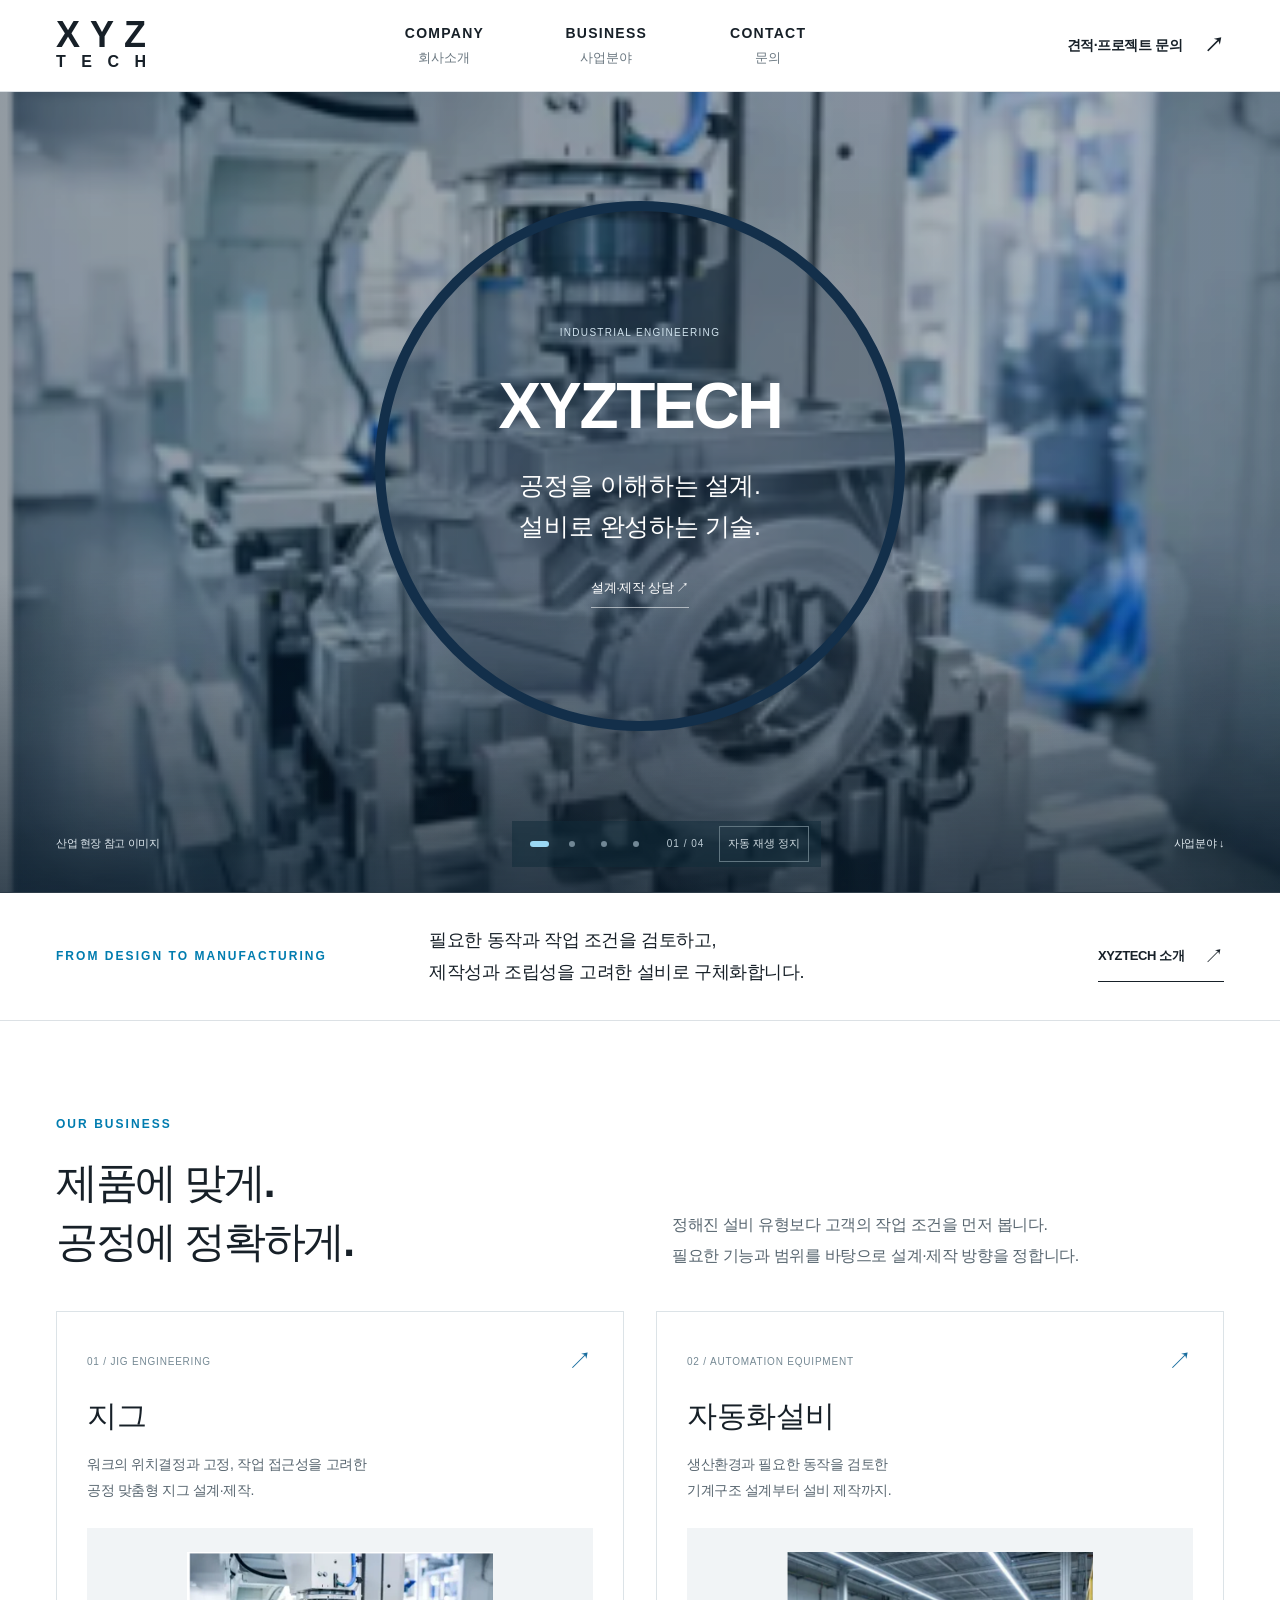
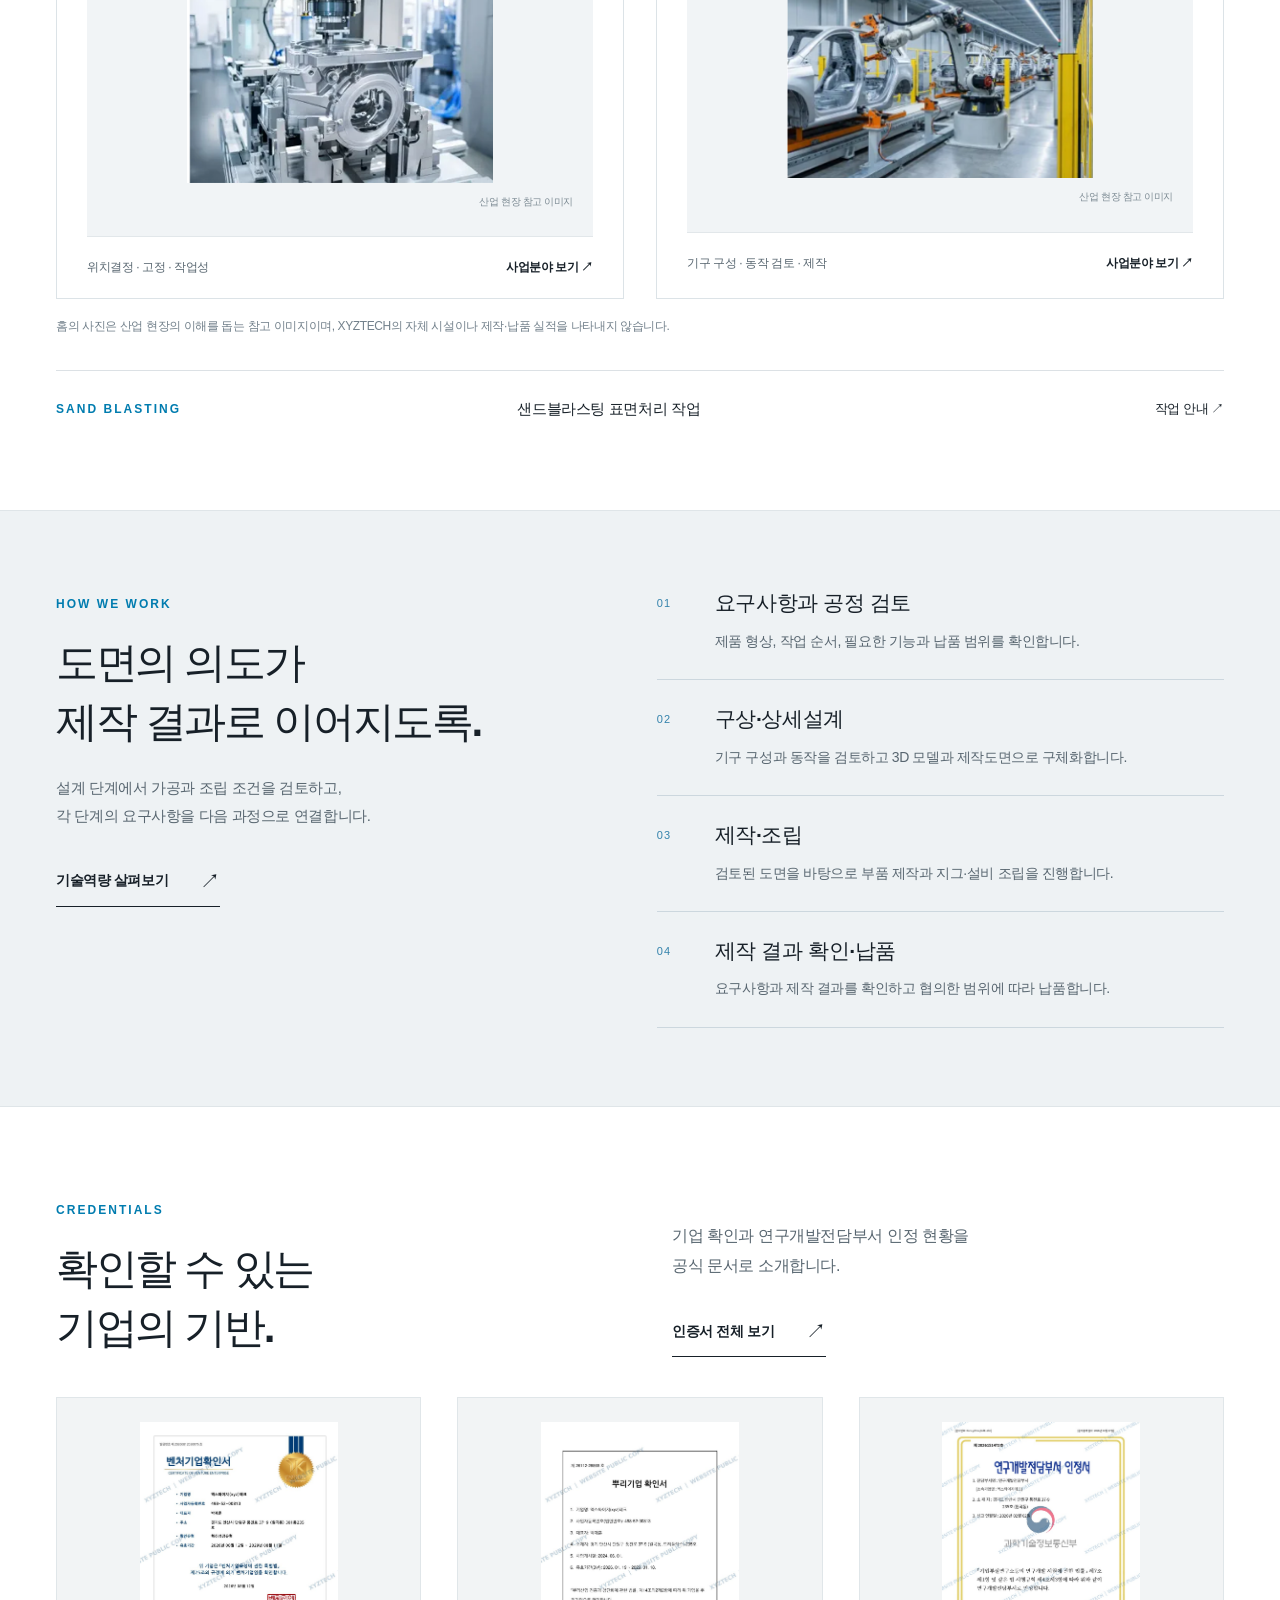
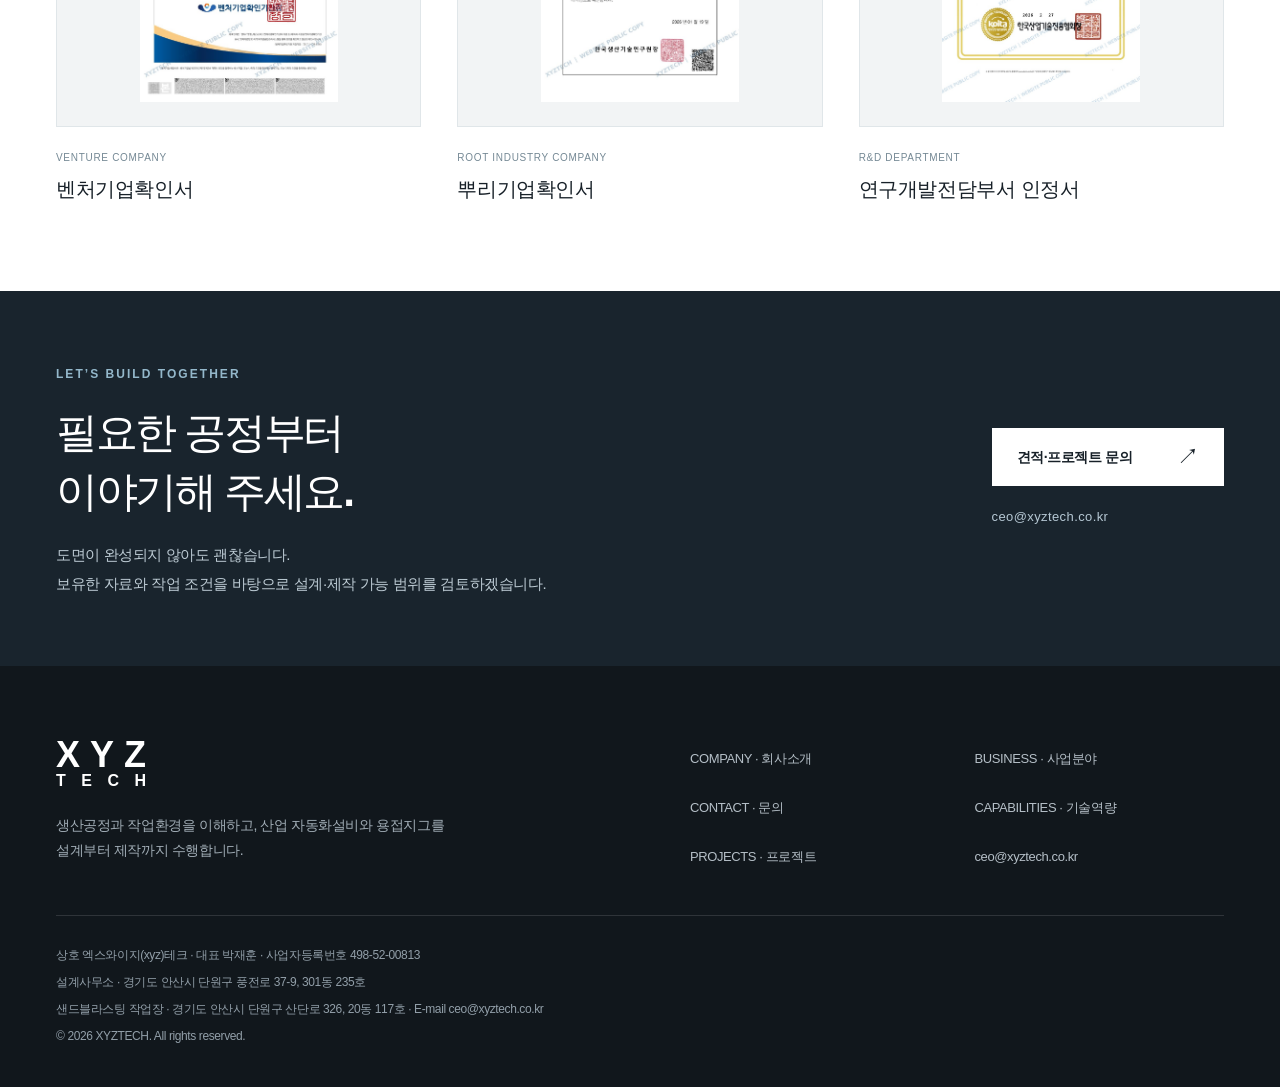
==== commit 2cd19acd: "v37" ====
--- a/index.html
+++ b/index.html
@@ -7,8 +7,8 @@
   <meta name="description" content="XYZTECH는 자동화설비, 산업용 로봇 자동화 시스템, 용접지그를 설계부터 제작까지 수행하고 샌드블라스팅 작업을 제공합니다.">
   <meta name="theme-color" content="#071522">
   <link rel="canonical" href="https://xyztech.co.kr/">
-  <link rel="icon" href="assets/favicon.svg?v=20260903-9" type="image/svg+xml">
-  <link rel="stylesheet" href="assets/styles.css?v=20260907-36">
+  <link rel="icon" href="assets/favicon.svg?v=20260907-37" type="image/svg+xml">
+  <link rel="stylesheet" href="assets/styles.css?v=20260907-37">
   <script type="application/ld+json">{"@context":"https://schema.org","@type":"ProfessionalService","name":"XYZTECH","alternateName":"엑스와이지(xyz)테크","description":"자동화설비·용접지그 설계·제작 및 샌드블라스팅 작업 기업","email":"ceo@xyztech.co.kr","address":[{"@type":"PostalAddress","name":"설계사무소","addressRegion":"경기도","addressLocality":"안산시 단원구","streetAddress":"풍전로 37-9, 301동 235호","addressCountry":"KR"},{"@type":"PostalAddress","name":"샌드블라스팅 작업장","addressRegion":"경기도","addressLocality":"안산시 단원구","streetAddress":"산단로 326, 20동 117호","addressCountry":"KR"}]}</script>
 </head>
 <body data-page="home">
@@ -33,6 +33,6 @@
 <section class="hp-contact" aria-labelledby="contact-title"><div class="container hp-contact-inner"><div><span class="section-kicker">LET’S BUILD TOGETHER</span><h2 id="contact-title">필요한 공정부터<br>이야기해 주세요.</h2><p>도면이 완성되지 않아도 괜찮습니다.<br>보유한 자료와 작업 조건을 바탕으로 설계·제작 가능 범위를 검토하겠습니다.</p></div><div class="hp-contact-actions"><a class="button button-white" href="contact.html">견적·프로젝트 문의 <span aria-hidden="true">↗</span></a><a href="mailto:ceo@xyztech.co.kr">ceo@xyztech.co.kr</a></div></div></section>
 </main>
   <div data-site-footer></div>
-  <script src="assets/main.js?v=20260907-36"></script>
+  <script src="assets/main.js?v=20260907-37"></script>
 </body>
 </html>
--- a/assets/styles.css
+++ b/assets/styles.css
@@ -47,7 +47,7 @@
 .brand-logo{display:inline-flex;width:90px;flex-direction:column;align-items:stretch;line-height:1}
 .brand-logo strong,.brand-logo small{display:flex;width:100%;justify-content:space-between;align-items:center}
 .brand-logo strong{font-family:"Arial Black",Arial,sans-serif;font-size:36px;font-weight:900;line-height:.79;letter-spacing:0}
-.brand-logo small{margin-top:8px;font-family:Arial,sans-serif;font-size:12px;font-weight:800;letter-spacing:0;line-height:1}
+.brand-logo small{margin-top:4px;font-family:Arial,sans-serif;font-size:16px;font-weight:800;letter-spacing:0;line-height:1}
 .desktop-nav{display:flex;align-items:stretch;align-self:stretch;gap:45px}
 .nav-item{display:flex;align-items:stretch}
 .nav-link{display:flex;flex-direction:column;align-items:center;justify-content:center;min-width:116px;padding:0 18px;border:0;background:none;color:var(--ink);font-size:14px;letter-spacing:.09em;font-weight:750;position:relative}
@@ -317,7 +317,7 @@
 @media(max-width:900px){
 :root{--header-height:76px;--container:calc(100% - 48px)}
 .desktop-nav,.header-cta{display:none}.menu-toggle{display:block}
-.brand-logo{width:78px}.brand-logo strong{font-size:31px}.brand-logo small{font-size:11px;margin-top:6px}
+.brand-logo{width:78px}.brand-logo strong{font-size:31px}.brand-logo small{font-size:14px;margin-top:3px}
 .section{padding:80px 0}.section-head{gap:30px;margin-bottom:38px}
 .hero-editorial{min-height:660px}.hero h1{font-size:50px}.hero-content{max-width:600px}
 .hero-media{object-position:65% center}.hero-shade{background:linear-gradient(90deg,#11171ce8,#11171c50)}
@@ -841,3 +841,15 @@
 .hp-banner-bottom .hp-slider-controls{order:-1;flex:1 0 100%;justify-content:center}
 .hp-banner-bottom .hp-slide-pause{margin-left:10px}
 }
+
+/* v37 — navy circular home frame */
+.hp-banner-frame{border-color:#132f4a;border-radius:50%;width:min(530px,100%);aspect-ratio:1;background:#0b233945;padding:55px 30px}
+.hp-banner .hp-banner-frame h1{font-size:clamp(38px,5vw,67px)}
+.hp-banner-frame>span{font-size:10px;letter-spacing:.13em}
+@media(max-width:700px){
+.hp-banner-frame{width:min(390px,100%);padding:35px 18px;border-width:6px}
+.hp-banner .hp-banner-frame h1{font-size:clamp(30px,8.5vw,46px);margin:16px 0 12px}
+.hp-banner-frame>span{font-size:8px;letter-spacing:.08em}
+.hp-banner-frame p{font-size:clamp(15px,4.4vw,19px)}
+.hp-banner-frame>a{margin-top:17px;font-size:11px}
+}
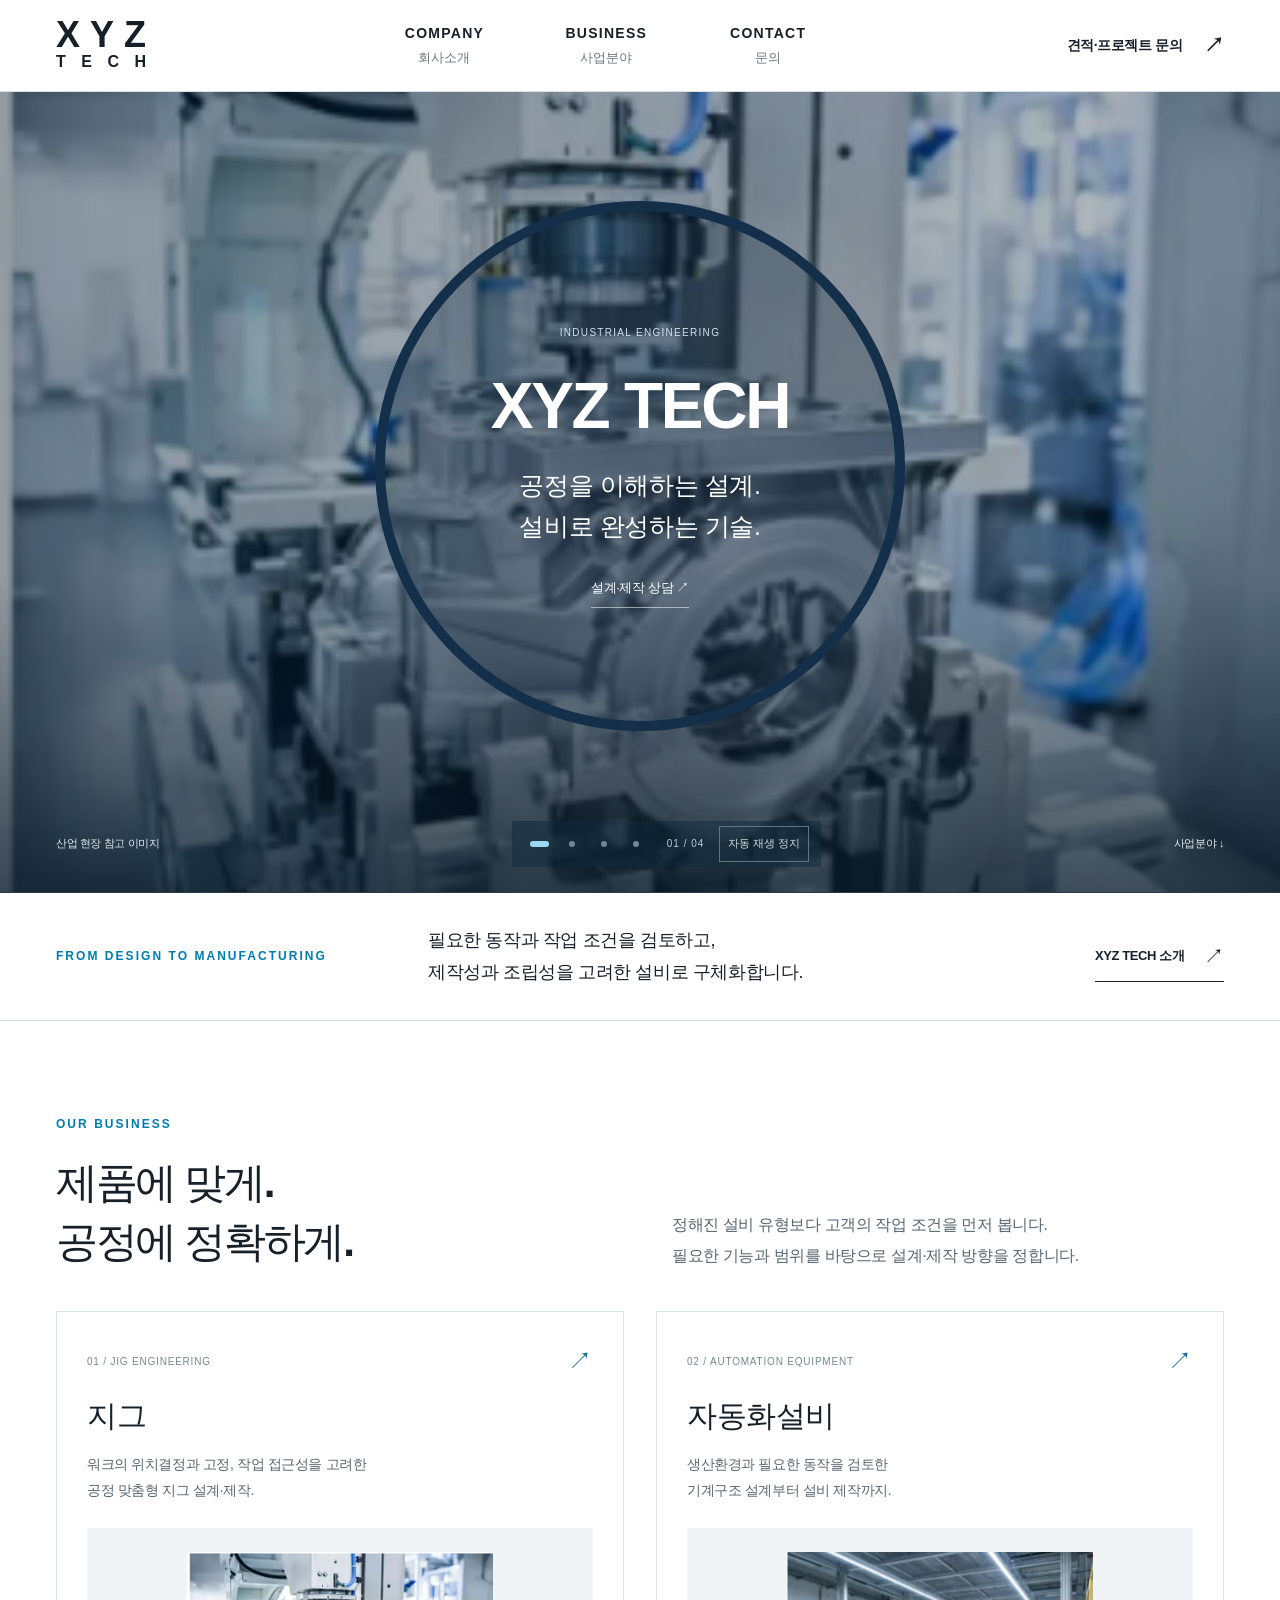
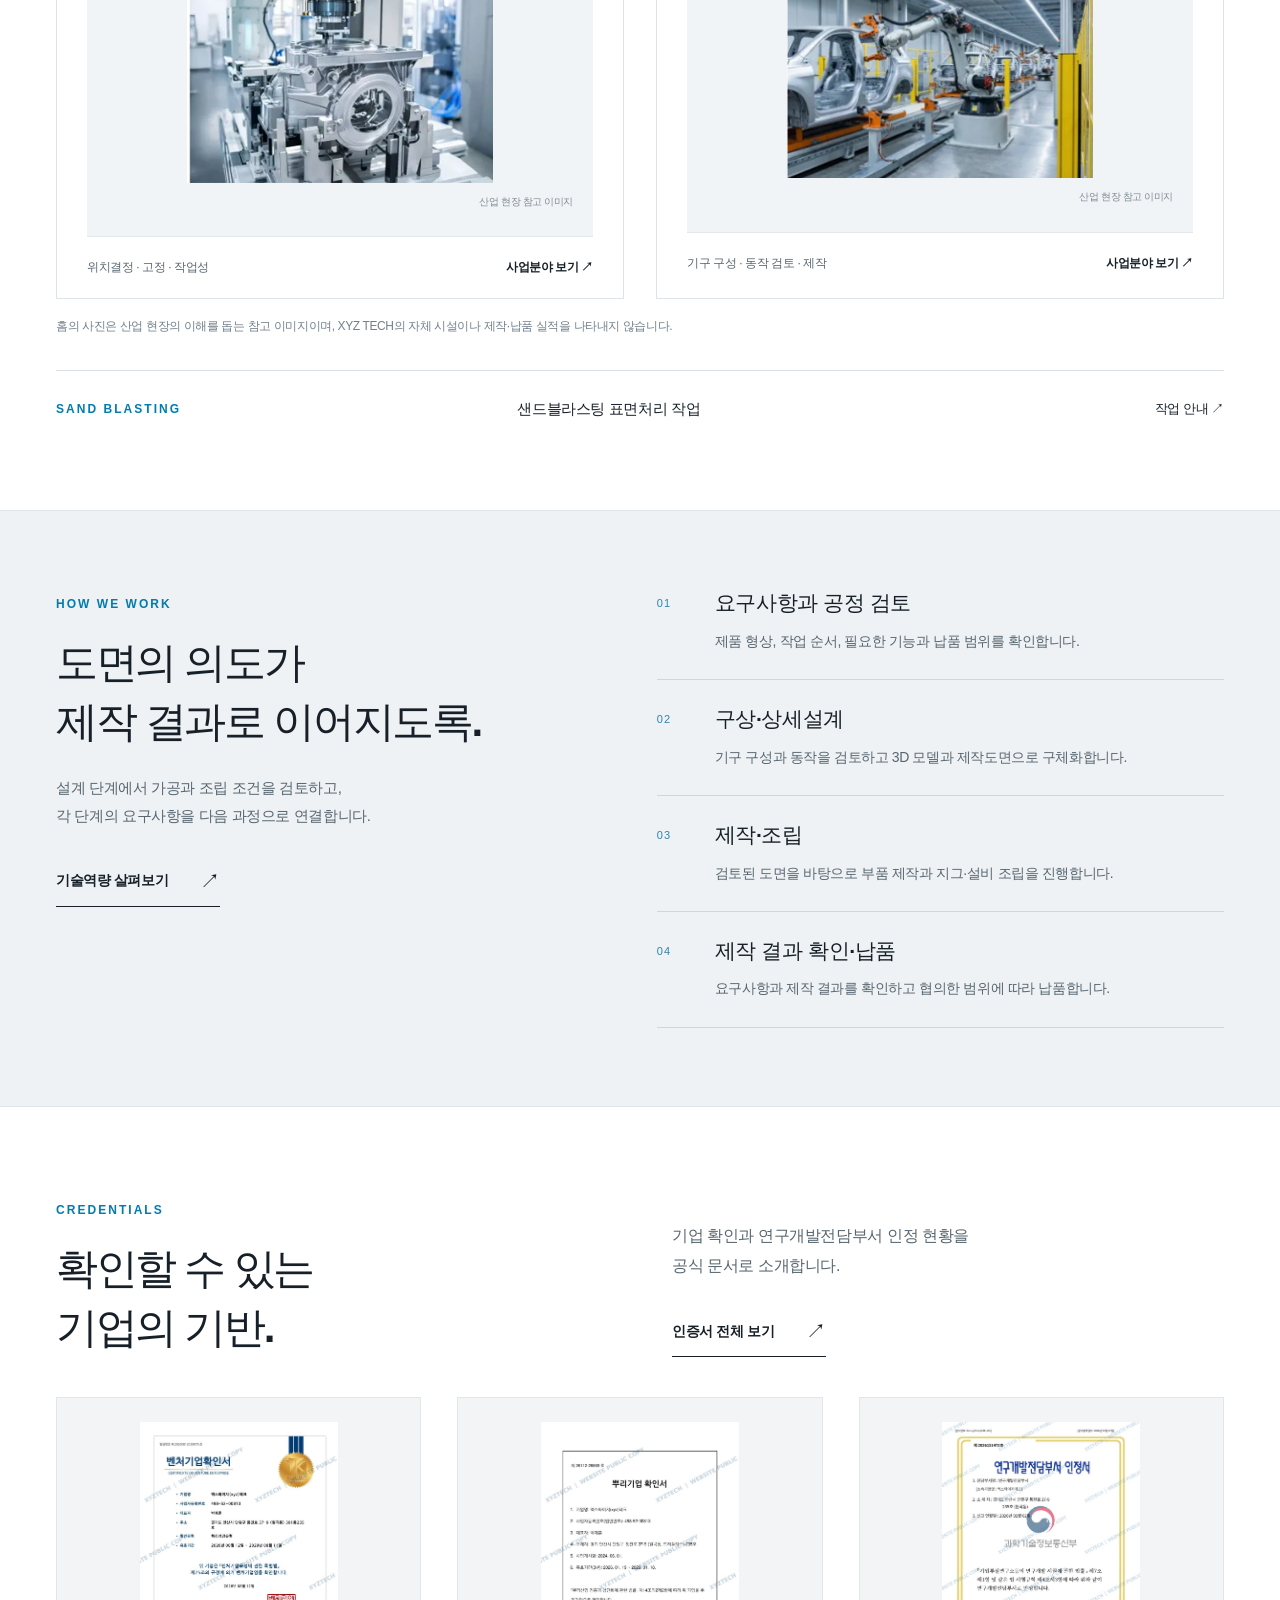
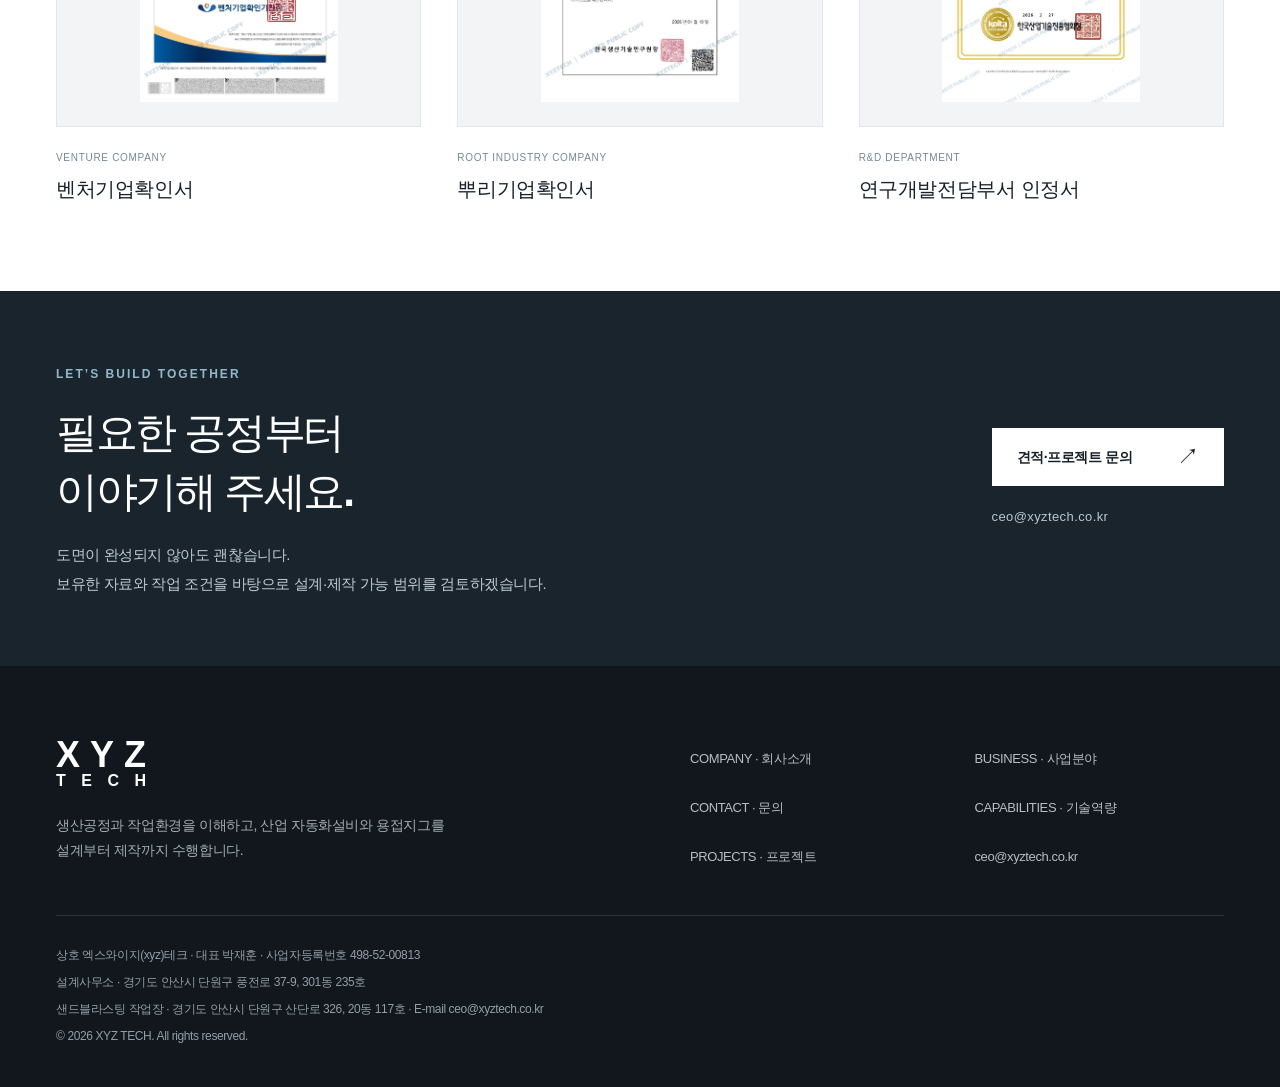
==== commit d778beb1: "v38" ====
--- a/index.html
+++ b/index.html
@@ -3,36 +3,36 @@
 <head>
   <meta charset="utf-8">
   <meta name="viewport" content="width=device-width, initial-scale=1">
-  <title>XYZTECH | 자동화설비·용접지그 설계·제작 전문기업</title>
-  <meta name="description" content="XYZTECH는 자동화설비, 산업용 로봇 자동화 시스템, 용접지그를 설계부터 제작까지 수행하고 샌드블라스팅 작업을 제공합니다.">
+  <title>XYZ TECH | 자동화설비·용접지그 설계·제작 전문기업</title>
+  <meta name="description" content="XYZ TECH는 자동화설비, 산업용 로봇 자동화 시스템, 용접지그를 설계부터 제작까지 수행하고 샌드블라스팅 작업을 제공합니다.">
   <meta name="theme-color" content="#071522">
   <link rel="canonical" href="https://xyztech.co.kr/">
-  <link rel="icon" href="assets/favicon.svg?v=20260907-37" type="image/svg+xml">
-  <link rel="stylesheet" href="assets/styles.css?v=20260907-37">
-  <script type="application/ld+json">{"@context":"https://schema.org","@type":"ProfessionalService","name":"XYZTECH","alternateName":"엑스와이지(xyz)테크","description":"자동화설비·용접지그 설계·제작 및 샌드블라스팅 작업 기업","email":"ceo@xyztech.co.kr","address":[{"@type":"PostalAddress","name":"설계사무소","addressRegion":"경기도","addressLocality":"안산시 단원구","streetAddress":"풍전로 37-9, 301동 235호","addressCountry":"KR"},{"@type":"PostalAddress","name":"샌드블라스팅 작업장","addressRegion":"경기도","addressLocality":"안산시 단원구","streetAddress":"산단로 326, 20동 117호","addressCountry":"KR"}]}</script>
+  <link rel="icon" href="assets/favicon.svg?v=20260907-38" type="image/svg+xml">
+  <link rel="stylesheet" href="assets/styles.css?v=20260907-38">
+  <script type="application/ld+json">{"@context":"https://schema.org","@type":"ProfessionalService","name":"XYZ TECH","alternateName":"엑스와이지(xyz)테크","description":"자동화설비·용접지그 설계·제작 및 샌드블라스팅 작업 기업","email":"ceo@xyztech.co.kr","address":[{"@type":"PostalAddress","name":"설계사무소","addressRegion":"경기도","addressLocality":"안산시 단원구","streetAddress":"풍전로 37-9, 301동 235호","addressCountry":"KR"},{"@type":"PostalAddress","name":"샌드블라스팅 작업장","addressRegion":"경기도","addressLocality":"안산시 단원구","streetAddress":"산단로 326, 20동 117호","addressCountry":"KR"}]}</script>
 </head>
 <body data-page="home">
   <div data-site-header></div>
 
   <main id="main" class="home-premium">
-<section class="hp-hero hp-banner" aria-labelledby="hero-title"><div class="hp-slider hp-banner-slider" aria-label="산업 현장 참고 사진" aria-roledescription="캐러셀"><div class="hp-banner-track"><div class="hp-banner-slide" role="group" aria-roledescription="슬라이드" aria-label="1 / 4"><img src="assets/images/home-reference-machining.png" alt="" fetchpriority="high"></div><div class="hp-banner-slide" role="group" aria-roledescription="슬라이드" aria-label="2 / 4" aria-hidden="true"><img src="assets/images/home-reference-factory.png" alt="" loading="eager"></div><div class="hp-banner-slide" role="group" aria-roledescription="슬라이드" aria-label="3 / 4" aria-hidden="true"><img src="assets/images/home-reference-welding.png" alt="" loading="eager"></div><div class="hp-banner-slide" role="group" aria-roledescription="슬라이드" aria-label="4 / 4" aria-hidden="true"><img src="assets/images/home-reference-line.png" alt="" loading="eager"></div></div><div class="hp-banner-shade"></div><div class="hp-banner-content"><div class="hp-banner-frame"><span>INDUSTRIAL ENGINEERING</span><h1 id="hero-title">XYZTECH</h1><p>공정을 이해하는 설계.<br>설비로 완성하는 기술.</p><a href="contact.html">설계·제작 상담 ↗</a></div></div><div class="container hp-banner-bottom"><span class="hp-banner-note">산업 현장 참고 이미지</span><div class="hp-slider-controls" hidden><div class="hp-slide-dots"><button type="button" data-slide="0" aria-label="1번 배경 사진" aria-pressed="true"><span></span></button><button type="button" data-slide="1" aria-label="2번 배경 사진" aria-pressed="false"><span></span></button><button type="button" data-slide="2" aria-label="3번 배경 사진" aria-pressed="false"><span></span></button><button type="button" data-slide="3" aria-label="4번 배경 사진" aria-pressed="false"><span></span></button></div><span class="hp-slide-count" aria-hidden="true">01 / 04</span><button class="hp-slide-pause" type="button">자동 재생 정지</button></div><a href="#business" class="hp-banner-scroll">사업분야 ↓</a></div></div></section>
-<section class="hp-position"><div class="container hp-position-inner"><span class="section-kicker">FROM DESIGN TO MANUFACTURING</span><p>필요한 동작과 작업 조건을 검토하고,<br>제작성과 조립성을 고려한 설비로 구체화합니다.</p><a class="text-link" href="company.html">XYZTECH 소개 <span aria-hidden="true">↗</span></a></div></section>
+<section class="hp-hero hp-banner" aria-labelledby="hero-title"><div class="hp-slider hp-banner-slider" aria-label="산업 현장 참고 사진" aria-roledescription="캐러셀"><div class="hp-banner-track"><div class="hp-banner-slide" role="group" aria-roledescription="슬라이드" aria-label="1 / 4"><img src="assets/images/home-reference-machining.png" alt="" fetchpriority="high"></div><div class="hp-banner-slide" role="group" aria-roledescription="슬라이드" aria-label="2 / 4" aria-hidden="true"><img src="assets/images/home-reference-factory.png" alt="" loading="eager"></div><div class="hp-banner-slide" role="group" aria-roledescription="슬라이드" aria-label="3 / 4" aria-hidden="true"><img src="assets/images/home-reference-welding.png" alt="" loading="eager"></div><div class="hp-banner-slide" role="group" aria-roledescription="슬라이드" aria-label="4 / 4" aria-hidden="true"><img src="assets/images/home-reference-line.png" alt="" loading="eager"></div></div><div class="hp-banner-shade"></div><div class="hp-banner-content"><div class="hp-banner-frame"><span>INDUSTRIAL ENGINEERING</span><h1 id="hero-title">XYZ TECH</h1><p>공정을 이해하는 설계.<br>설비로 완성하는 기술.</p><a href="contact.html">설계·제작 상담 ↗</a></div></div><div class="container hp-banner-bottom"><span class="hp-banner-note">산업 현장 참고 이미지</span><div class="hp-slider-controls" hidden><div class="hp-slide-dots"><button type="button" data-slide="0" aria-label="1번 배경 사진" aria-pressed="true"><span></span></button><button type="button" data-slide="1" aria-label="2번 배경 사진" aria-pressed="false"><span></span></button><button type="button" data-slide="2" aria-label="3번 배경 사진" aria-pressed="false"><span></span></button><button type="button" data-slide="3" aria-label="4번 배경 사진" aria-pressed="false"><span></span></button></div><span class="hp-slide-count" aria-hidden="true">01 / 04</span><button class="hp-slide-pause" type="button">자동 재생 정지</button></div><a href="#business" class="hp-banner-scroll">사업분야 ↓</a></div></div></section>
+<section class="hp-position"><div class="container hp-position-inner"><span class="section-kicker">FROM DESIGN TO MANUFACTURING</span><p>필요한 동작과 작업 조건을 검토하고,<br>제작성과 조립성을 고려한 설비로 구체화합니다.</p><a class="text-link" href="company.html">XYZ TECH 소개 <span aria-hidden="true">↗</span></a></div></section>
 <section class="hp-business" id="business" aria-labelledby="business-title"><div class="container">
 <div class="hp-section-head"><div><span class="section-kicker">OUR BUSINESS</span><h2 id="business-title">제품에 맞게.<br>공정에 정확하게.</h2></div><p>정해진 설비 유형보다 고객의 작업 조건을 먼저 봅니다.<br>필요한 기능과 범위를 바탕으로 설계·제작 방향을 정합니다.</p></div>
 <div class="hp-business-grid">
 <a class="hp-business-card" href="services.html"><div class="hp-card-top"><span>01 / JIG ENGINEERING</span><span aria-hidden="true">↗</span></div><h3>지그</h3><p>워크의 위치결정과 고정, 작업 접근성을 고려한<br>공정 맞춤형 지그 설계·제작.</p><figure><img src="assets/images/home-reference-machining.png" width="306" height="231" alt="가공 장비와 금속 부품의 산업 현장 참고 이미지" loading="lazy"><figcaption>산업 현장 참고 이미지</figcaption></figure><div class="hp-card-bottom"><span>위치결정 · 고정 · 작업성</span><strong>사업분야 보기 ↗</strong></div></a>
 <a class="hp-business-card" href="automation.html"><div class="hp-card-top"><span>02 / AUTOMATION EQUIPMENT</span><span aria-hidden="true">↗</span></div><h3>자동화설비</h3><p>생산환경과 필요한 동작을 검토한<br>기계구조 설계부터 설비 제작까지.</p><figure><img src="assets/images/home-reference-welding.png" width="303" height="224" alt="차체와 산업용 로봇의 생산공정 참고 이미지" loading="lazy"><figcaption>산업 현장 참고 이미지</figcaption></figure><div class="hp-card-bottom"><span>기구 구성 · 동작 검토 · 제작</span><strong>사업분야 보기 ↗</strong></div></a>
 </div>
-<p class="hp-security">홈의 사진은 산업 현장의 이해를 돕는 참고 이미지이며, XYZTECH의 자체 시설이나 제작·납품 실적을 나타내지 않습니다.</p>
+<p class="hp-security">홈의 사진은 산업 현장의 이해를 돕는 참고 이미지이며, XYZ TECH의 자체 시설이나 제작·납품 실적을 나타내지 않습니다.</p>
 <a class="hp-sand-link" href="sandblasting.html"><span class="section-kicker">SAND BLASTING</span><span>샌드블라스팅 표면처리 작업</span><span>작업 안내 ↗</span></a>
 </div></section>
 <section class="hp-engineering" aria-labelledby="engineering-title"><div class="container hp-engineering-grid"><div class="hp-engineering-intro"><span class="section-kicker">HOW WE WORK</span><h2 id="engineering-title">도면의 의도가<br>제작 결과로 이어지도록.</h2><p>설계 단계에서 가공과 조립 조건을 검토하고,<br>각 단계의 요구사항을 다음 과정으로 연결합니다.</p><a class="text-link" href="capabilities.html">기술역량 살펴보기 <span aria-hidden="true">↗</span></a></div><ol class="hp-steps"><li><span>01</span><div><h3>요구사항과 공정 검토</h3><p>제품 형상, 작업 순서, 필요한 기능과 납품 범위를 확인합니다.</p></div></li><li><span>02</span><div><h3>구상·상세설계</h3><p>기구 구성과 동작을 검토하고 3D 모델과 제작도면으로 구체화합니다.</p></div></li><li><span>03</span><div><h3>제작·조립</h3><p>검토된 도면을 바탕으로 부품 제작과 지그·설비 조립을 진행합니다.</p></div></li><li><span>04</span><div><h3>제작 결과 확인·납품</h3><p>요구사항과 제작 결과를 확인하고 협의한 범위에 따라 납품합니다.</p></div></li></ol></div></section>
 <section class="hp-credentials" aria-labelledby="credentials-title"><div class="container"><div class="hp-section-head"><div><span class="section-kicker">CREDENTIALS</span><h2 id="credentials-title">확인할 수 있는<br>기업의 기반.</h2></div><div><p>기업 확인과 연구개발전담부서 인정 현황을<br>공식 문서로 소개합니다.</p><a class="text-link" href="certifications.html">인증서 전체 보기 <span aria-hidden="true">↗</span></a></div></div>
-<div class="hp-cert-grid"><article><div class="hp-cert-doc"><img src="assets/images/cert-venture.jpg" alt="XYZTECH 워터마크가 적용된 벤처기업확인서" width="827" height="1170" loading="lazy"></div><span>VENTURE COMPANY</span><h3>벤처기업확인서</h3></article><article><div class="hp-cert-doc"><img src="assets/images/cert-root.jpg" alt="XYZTECH 워터마크가 적용된 뿌리기업확인서" width="827" height="1170" loading="lazy"></div><span>ROOT INDUSTRY COMPANY</span><h3>뿌리기업확인서</h3></article><article><div class="hp-cert-doc"><img src="assets/images/cert-rd.jpg" alt="XYZTECH 워터마크가 적용된 연구개발전담부서 인정서" width="827" height="1170" loading="lazy"></div><span>R&amp;D DEPARTMENT</span><h3>연구개발전담부서 인정서</h3></article></div>
+<div class="hp-cert-grid"><article><div class="hp-cert-doc"><img src="assets/images/cert-venture.jpg" alt="XYZ TECH 워터마크가 적용된 벤처기업확인서" width="827" height="1170" loading="lazy"></div><span>VENTURE COMPANY</span><h3>벤처기업확인서</h3></article><article><div class="hp-cert-doc"><img src="assets/images/cert-root.jpg" alt="XYZ TECH 워터마크가 적용된 뿌리기업확인서" width="827" height="1170" loading="lazy"></div><span>ROOT INDUSTRY COMPANY</span><h3>뿌리기업확인서</h3></article><article><div class="hp-cert-doc"><img src="assets/images/cert-rd.jpg" alt="XYZ TECH 워터마크가 적용된 연구개발전담부서 인정서" width="827" height="1170" loading="lazy"></div><span>R&amp;D DEPARTMENT</span><h3>연구개발전담부서 인정서</h3></article></div>
 </div></section>
 <section class="hp-contact" aria-labelledby="contact-title"><div class="container hp-contact-inner"><div><span class="section-kicker">LET’S BUILD TOGETHER</span><h2 id="contact-title">필요한 공정부터<br>이야기해 주세요.</h2><p>도면이 완성되지 않아도 괜찮습니다.<br>보유한 자료와 작업 조건을 바탕으로 설계·제작 가능 범위를 검토하겠습니다.</p></div><div class="hp-contact-actions"><a class="button button-white" href="contact.html">견적·프로젝트 문의 <span aria-hidden="true">↗</span></a><a href="mailto:ceo@xyztech.co.kr">ceo@xyztech.co.kr</a></div></div></section>
 </main>
   <div data-site-footer></div>
-  <script src="assets/main.js?v=20260907-37"></script>
+  <script src="assets/main.js?v=20260907-38"></script>
 </body>
 </html>
--- a/assets/styles.css
+++ b/assets/styles.css
@@ -1,4 +1,6 @@
-/* XYZTECH — Industrial editorial identity, v23 */
+/* XYZ TECH — Industrial editorial identity */
+.message-editorial .message-sign{justify-content:flex-end}
+.message-editorial .message-sign .ceo-signature{font-size:clamp(20px,2.3vw,28px);font-weight:750;letter-spacing:-.025em;margin-top:0}
 :root{--navy-950:#11171c;--navy-900:#192128;--navy-850:#232c34;--navy-800:#303c46;--blue:#078cce;--blue-strong:#007caf;--cyan-soft:#b6e1f4;--steel:#a4b0b9;--ink:#172028;--muted:#586670;--line:#dce1e5;--surface:#f3f5f6;--white:#fff;--container:min(1280px,calc(100% - 112px));--header-height:92px;--shadow:0 20px 55px #11202e10}
 *{box-sizing:border-box}
 html{scroll-behavior:smooth;scroll-padding-top:calc(var(--header-height) + 80px)}
